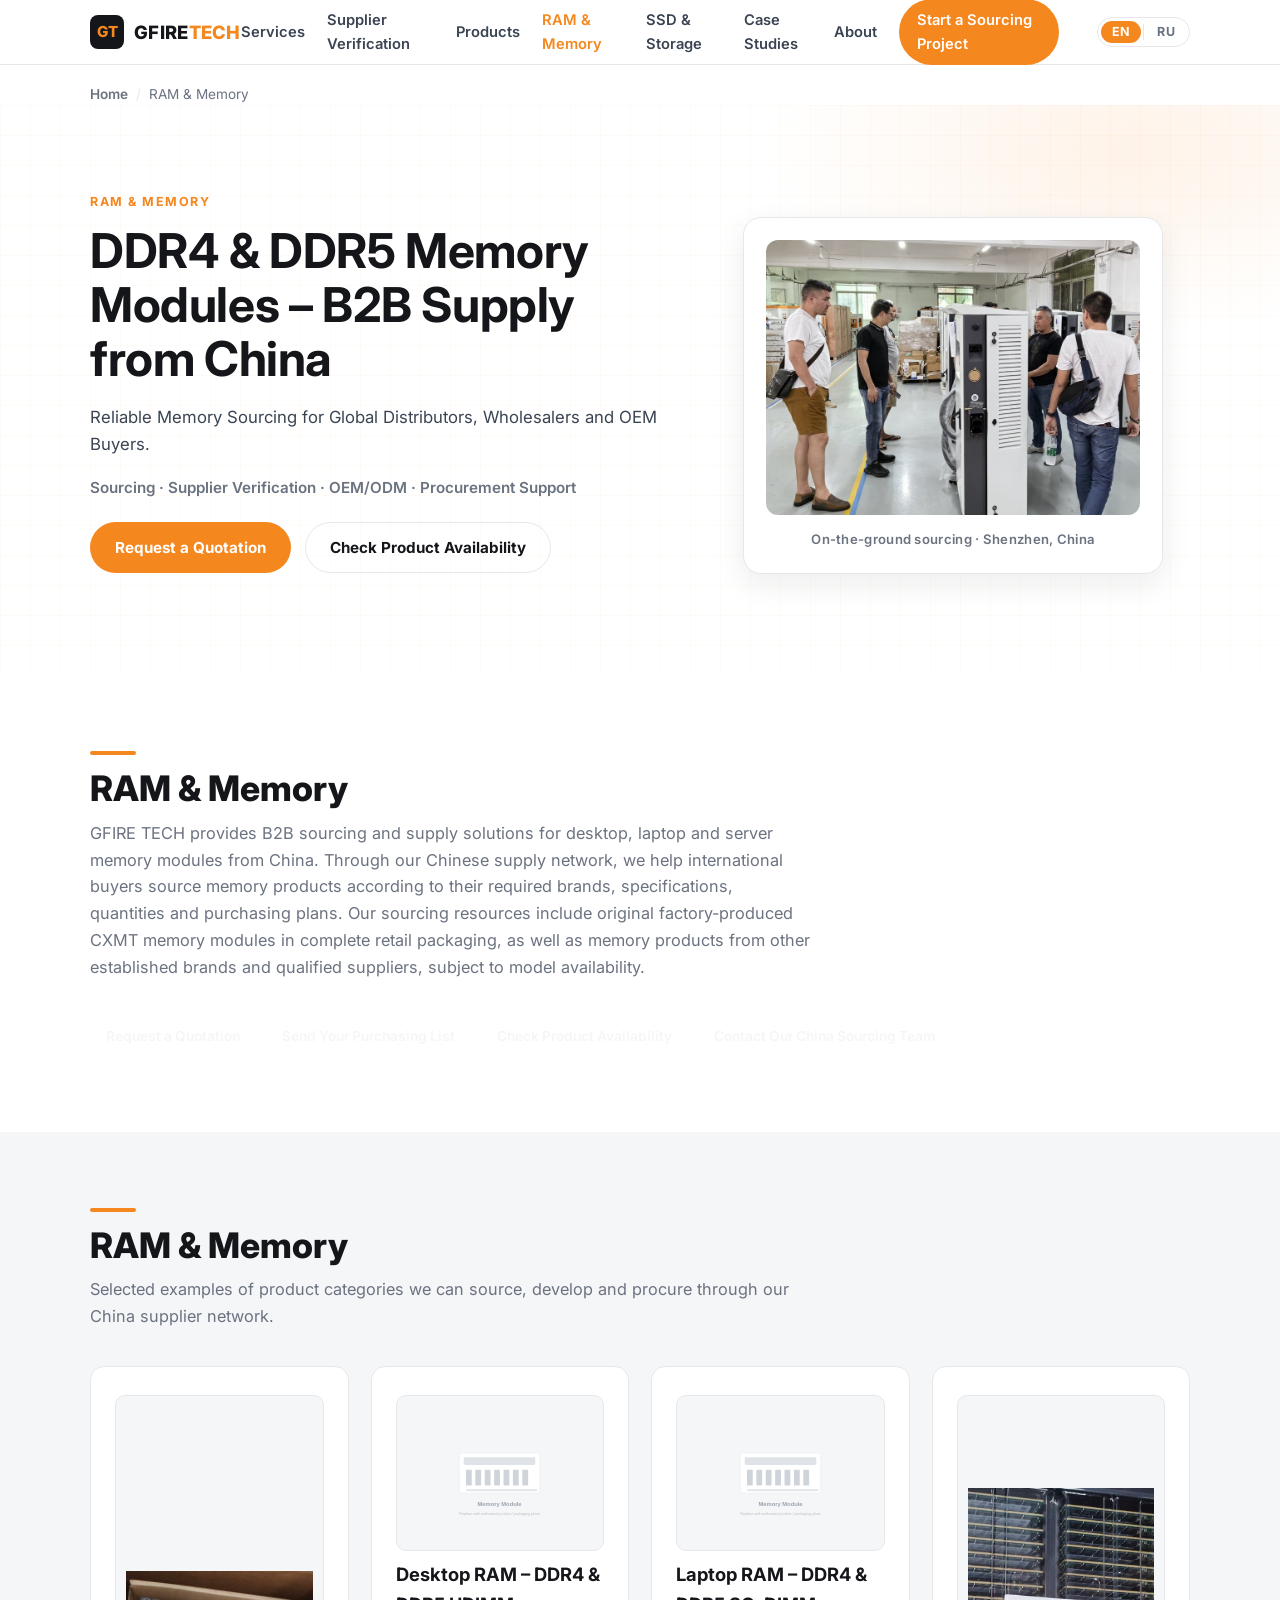
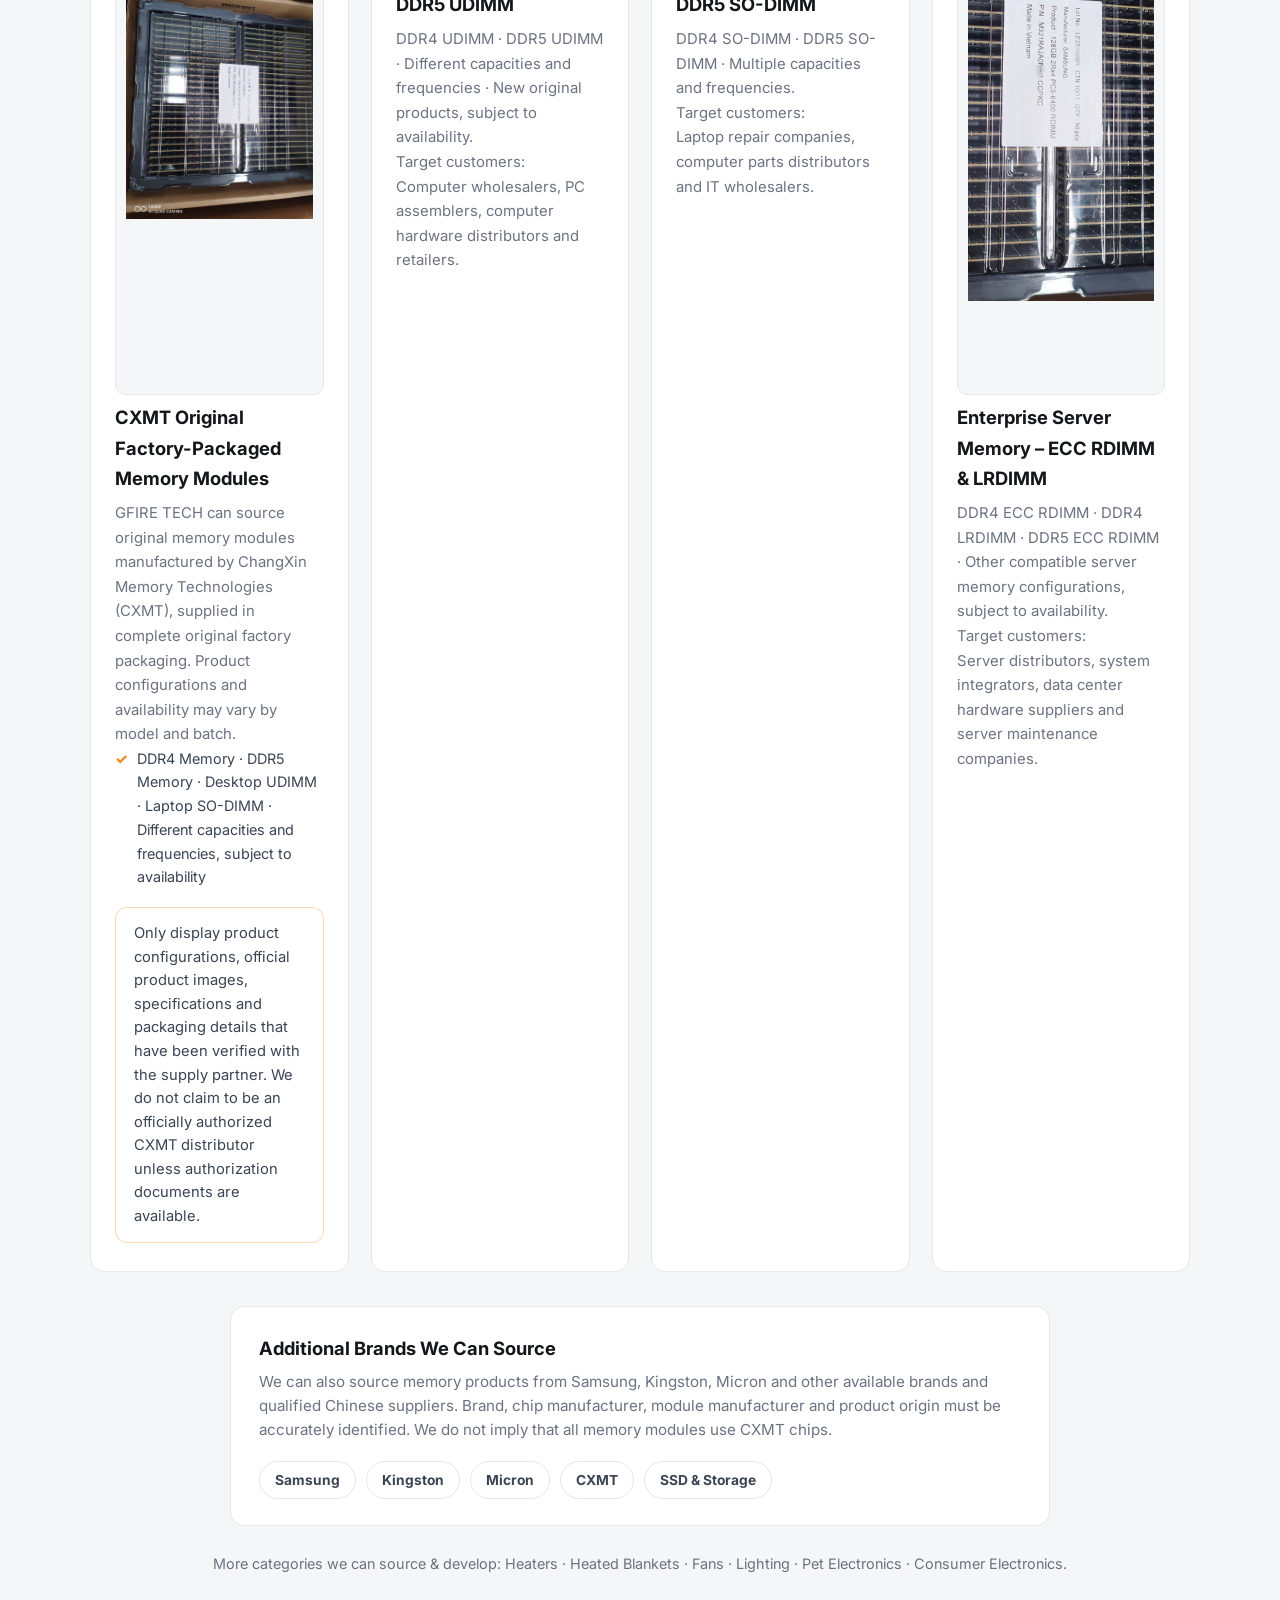
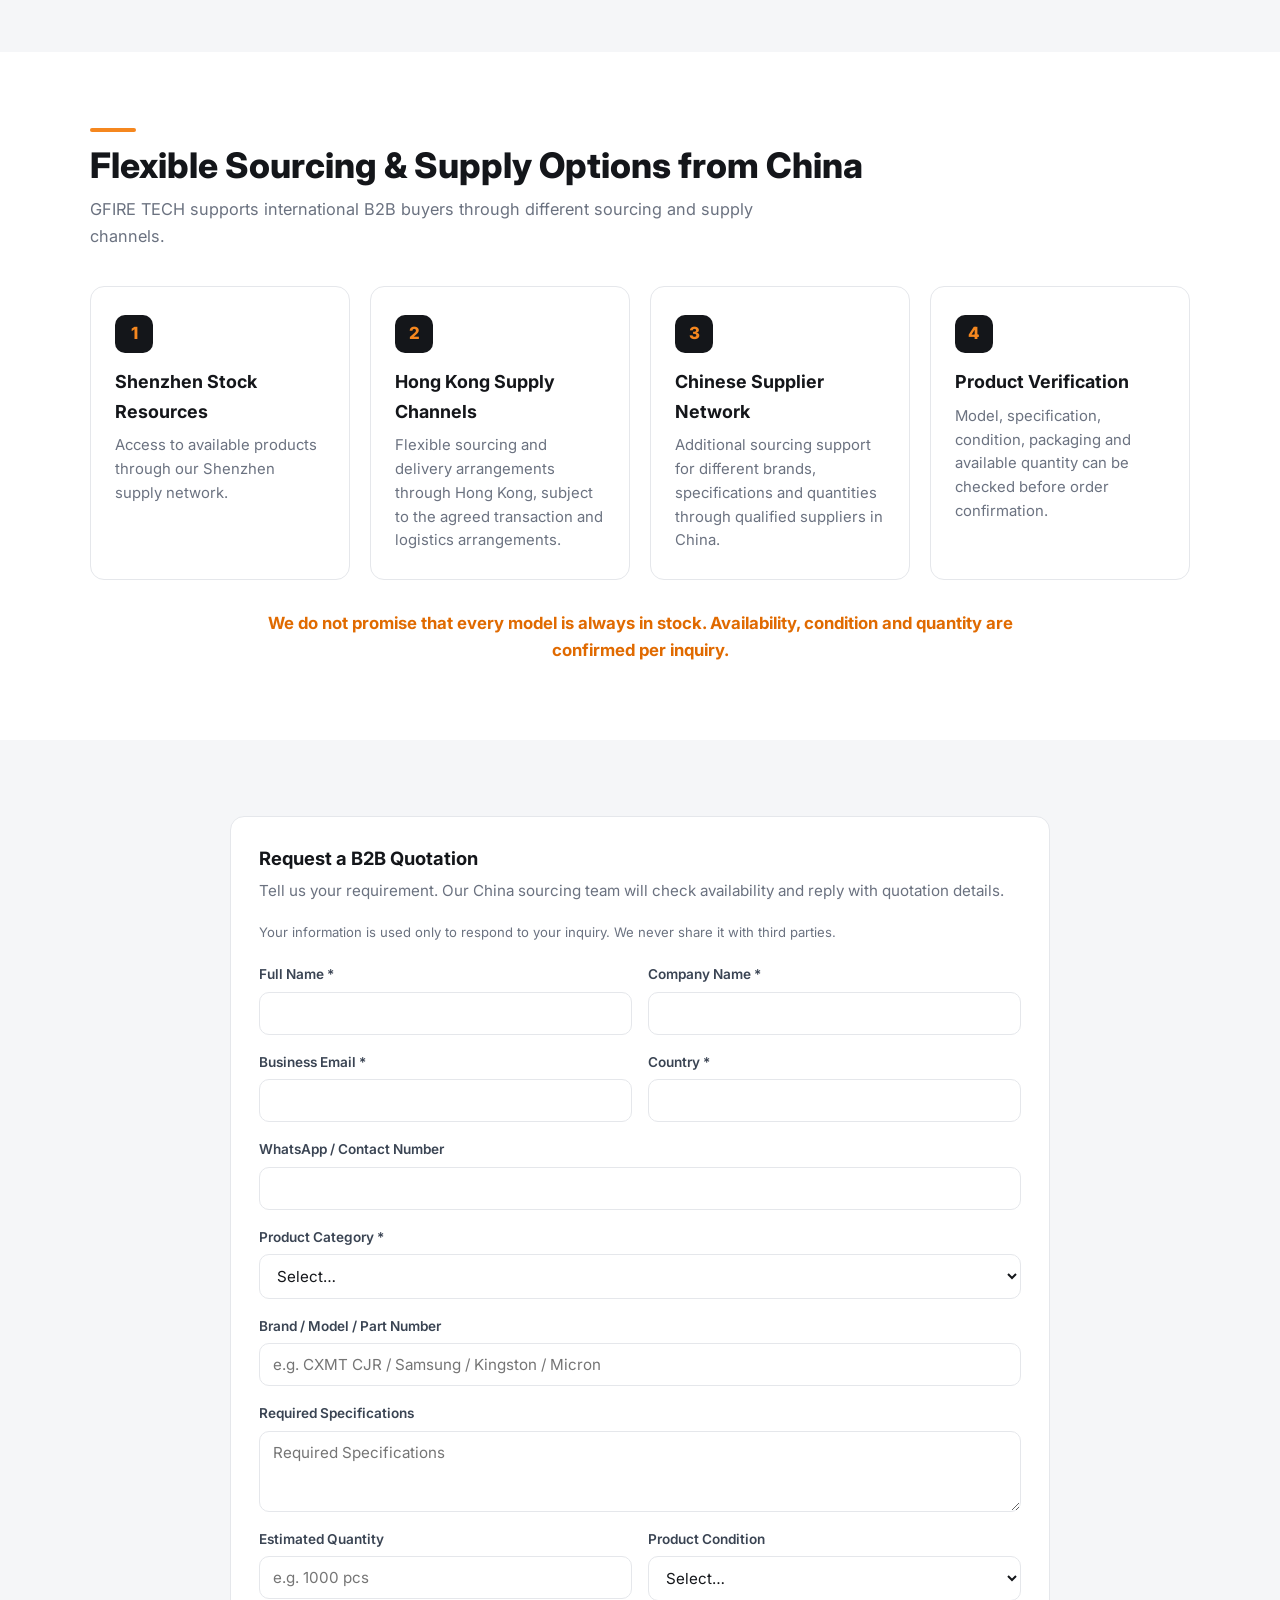
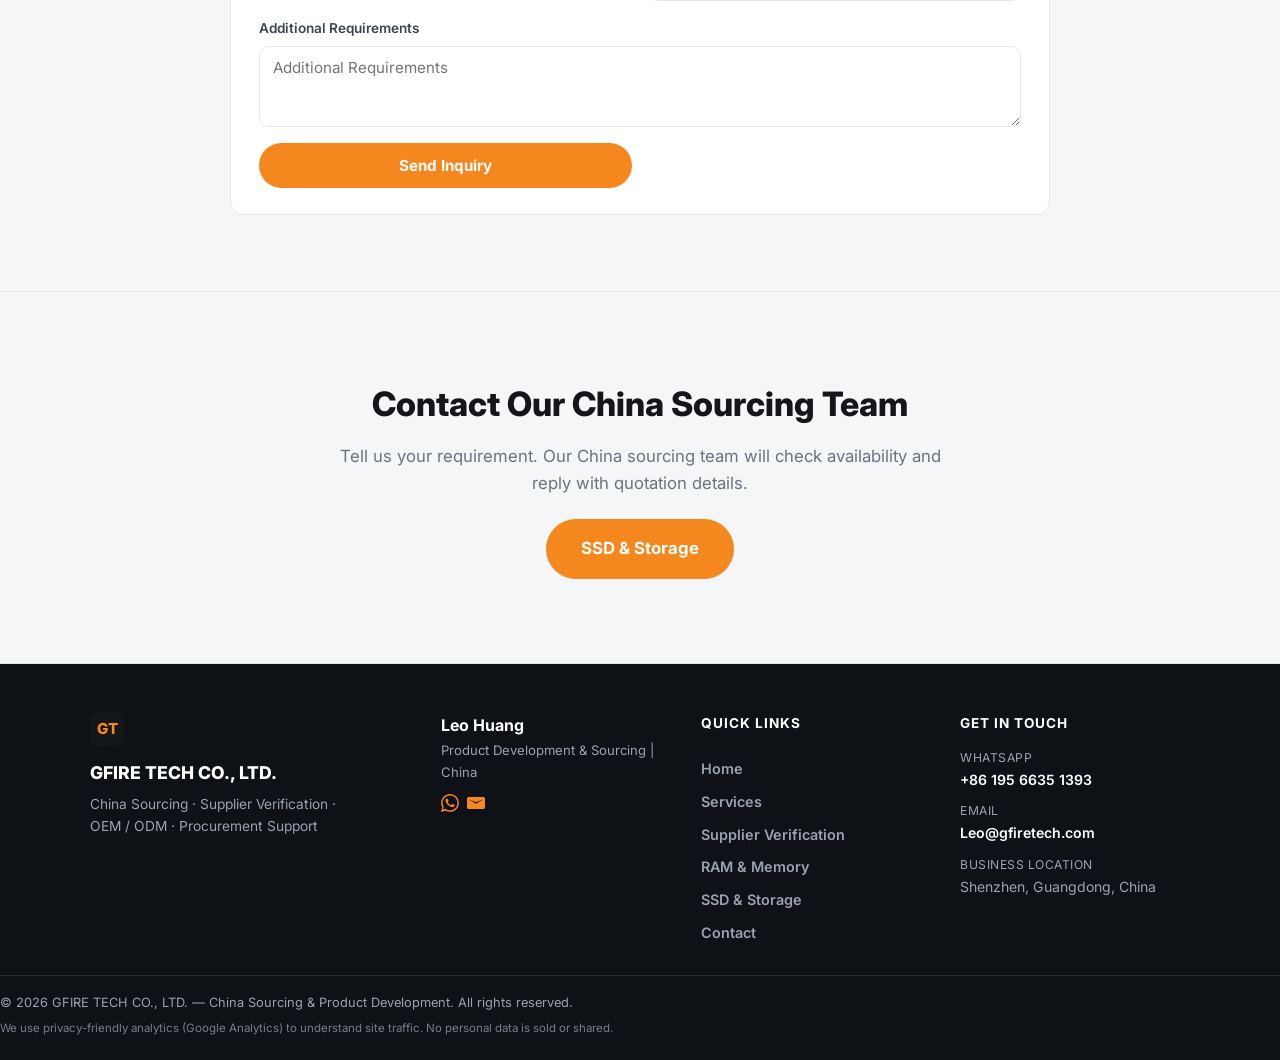
==== ram-memory-modules/index.html @ dc17057a "Replace product placeholders with real authorized photos: CXMT carton + Samsung DDR5 RDIMM on RAM pa" ====
<!DOCTYPE html>
<html lang="en">
<head>
  <meta charset="UTF-8" />
  <meta name="viewport" content="width=device-width, initial-scale=1.0" />
  <title data-i18n="ram_title">RAM & Memory Modules Supplier in China | GFIRE TECH</title>
  <meta name="description" data-i18n-ph="ram_desc" content="B2B sourcing and supply of CXMT original packaged memory modules, DDR4, DDR5, ECC server memory, desktop and laptop RAM from China. Contact GFIRE TECH for wholesale inquiries." />
  <meta name="keywords" content="RAM supplier China, DDR4 memory modules wholesale, DDR5 memory modules supplier, CXMT memory modules, CXMT DDR4 RAM, CXMT DDR5 RAM, Server ECC memory supplier, DDR4 ECC RDIMM wholesale, DDR5 ECC RDIMM, Desktop RAM wholesale, Laptop RAM supplier" />
  <meta name="author" content="GFIRE TECH" />
  <meta name="robots" content="index, follow" />
  <link rel="canonical" href="https://www.gfiretech.com/ram-memory-modules/" />

  <meta property="og:type" content="website" />
  <meta property="og:title" data-i18n-ph="ram_title" content="RAM & Memory Modules Supplier in China | GFIRE TECH" />
  <meta property="og:description" data-i18n-ph="ram_desc" content="B2B sourcing of CXMT original memory modules, DDR4, DDR5 and ECC server memory from China." />
  <meta property="og:url" content="https://www.gfiretech.com/ram-memory-modules/" />
  <meta property="og:image" content="https://www.gfiretech.com/assets/img/og-cover.jpg" />
  <meta name="twitter:card" content="summary_large_image" />

  <link rel="icon" href="data:image/svg+xml,%3Csvg xmlns='http://www.w3.org/2000/svg' viewBox='0 0 32 32'%3E%3Crect width='32' height='32' rx='6' fill='%2314161a'/%3E%3Ctext x='16' y='22' font-size='18' font-family='Arial' font-weight='bold' fill='%23f5871f' text-anchor='middle'%3EGT%3C/text%3E%3C/svg%3E" />

  <link rel="preconnect" href="https://fonts.googleapis.com" />
  <link rel="preconnect" href="https://fonts.gstatic.com" crossorigin />
  <link href="https://fonts.googleapis.com/css2?family=Inter:wght@400;500;600;700;800&family=Noto+Sans+SC:wght@400;500;700&display=swap" rel="stylesheet" />

  <link rel="stylesheet" href="/assets/css/styles.css" />
  <link rel="stylesheet" href="/assets/css/i18n.css" />

  <script type="application/ld+json">
  {
    "@context": "https://schema.org",
    "@type": "Organization",
    "name": "GFIRE TECH",
    "url": "https://www.gfiretech.com/",
    "logo": "https://www.gfiretech.com/assets/img/og-cover.jpg",
    "description": "China-based B2B sourcing and supply partner for computer & server hardware, including RAM and memory modules.",
    "address": { "@type": "PostalAddress", "addressLocality": "Shenzhen", "addressCountry": "CN" }
  }
  </script>

  <script async src="https://www.googletagmanager.com/gtag/js?id=G-1Q2X55GTQ4"></script>
  <script>
    window.dataLayer = window.dataLayer || [];
    function gtag(){dataLayer.push(arguments);}
    gtag('js', new Date());
    gtag('config', 'G-1Q2X55GTQ4');
  </script>
</head>
<body>
  <header class="site-header" id="top">
    <div class="container nav">
      <a href="/" class="brand" aria-label="GFIRE TECH home">
        <span class="brand-mark">GT</span>
        <span class="brand-name">GFIRE<span class="brand-tech">TECH</span></span>
      </a>
      <button class="nav-toggle" id="navToggle" aria-expanded="false" aria-controls="primaryNav" aria-label="Open menu">
        <span></span><span></span><span></span>
      </button>
      <nav class="primary-nav" id="primaryNav" aria-label="Primary">
        <a href="/services/" data-i18n="nav_services">Services</a>
        <a href="/supplier-verification/" data-i18n="nav_verify">Supplier Verification</a>
        <a href="/#products" data-i18n="nav_products">Products</a>
        <a href="/ram-memory-modules/" class="nav-active" aria-current="page" data-i18n="nav_ram">RAM & Memory</a>
        <a href="/ssd-server-storage/" data-i18n="nav_ssd">SSD & Storage</a>
        <a href="/#cases" data-i18n="nav_cases">Case Studies</a>
        <a href="/#about" data-i18n="nav_about">About</a>
        <a href="/#contact" class="nav-cta" data-i18n="nav_cta">Start a Sourcing Project</a>
        <div class="lang-switcher" role="group" aria-label="Language">
          <button type="button" class="lang-btn active" data-lang="en" aria-pressed="true" onclick="GT_I18N.setLang('en')">EN</button>
          <span class="lang-sep"></span>
          <button type="button" class="lang-btn" data-lang="ru" aria-pressed="false" onclick="GT_I18N.setLang('ru')">RU</button>
        </div>
      </nav>
    </div>
  </header>

  <main>
    <div class="container" style="padding-top:18px;">
      <nav aria-label="Breadcrumb" class="breadcrumb">
        <a href="/" data-i18n="bread_home">Home</a><span aria-hidden="true">/</span><span data-i18n="nav_ram">RAM & Memory</span>
      </nav>
    </div>

    <!-- HERO -->
    <section class="hero" aria-labelledby="ramHeroTitle">
      <div class="container hero-grid">
        <div class="hero-copy">
          <p class="eyebrow" data-i18n="nav_ram">RAM & Memory</p>
          <h1 id="ramHeroTitle" data-i18n="ram_h1">DDR4 & DDR5 Memory Modules – B2B Supply from China</h1>
          <p class="lead" data-i18n="ram_hero_sub">Reliable Memory Sourcing for Global Distributors, Wholesalers and OEM Buyers.</p>
          <p class="hero-tags" data-i18n="hero_tags">Sourcing · Supplier Verification · OEM/ODM · Procurement Support</p>
          <div class="hero-actions">
            <a href="#b2bForm" class="btn btn-primary" data-i18n="cta_requestquote">Request a Quotation</a>
            <a href="#b2bForm" class="btn btn-ghost" data-i18n="cta_checkavail">Check Product Availability</a>
          </div>
        </div>
        <div class="hero-art">
          <figure class="hero-art-card">
            <img src="/assets/img/factory-visit.jpg" alt="GFIRE TECH on-the-ground memory and computer hardware sourcing support in China" width="800" height="600" loading="eager">
            <figcaption class="hero-art-cap">On-the-ground sourcing · Shenzhen, China</figcaption>
          </figure>
        </div>
      </div>
    </section>

    <!-- INTRO -->
    <section class="section" id="intro" aria-labelledby="ramIntroTitle">
      <div class="container">
        <h2 id="ramIntroTitle" class="section-title" data-i18n="nav_ram">RAM & Memory</h2>
        <p class="section-sub" data-i18n="ram_intro">GFIRE TECH provides B2B sourcing and supply solutions for desktop, laptop and server memory modules from China. Through our Chinese supply network, we help international buyers source memory products according to their required brands, specifications, quantities and purchasing plans. Our sourcing resources include original factory-produced CXMT memory modules in complete retail packaging, as well as memory products from other established brands and qualified suppliers, subject to model availability.</p>
        <div class="tag-row-center">
          <span class="tag" data-i18n="cta_requestquote">Request a Quotation</span>
          <span class="tag" data-i18n="cta_sendlist">Send Your Purchasing List</span>
          <span class="tag" data-i18n="cta_checkavail">Check Product Availability</span>
          <span class="tag" data-i18n="cta_contactteam">Contact Our China Sourcing Team</span>
        </div>
      </div>
    </section>

    <!-- PRODUCT CATEGORIES -->
    <section class="section section-alt" id="categories" aria-labelledby="ramCatTitle">
      <div class="container">
        <h2 id="ramCatTitle" class="section-title" data-i18n="nav_ram">RAM & Memory</h2>
        <p class="section-sub" data-i18n="s_products">Selected examples of product categories we can source, develop and procure through our China supplier network.</p>

        <div class="service-grid">
          <article class="service-card">
            <img class="prod-photo" src="/assets/img/ram-cxmt-carton.jpg" alt="CXMT (ChangXin Memory) original DRAM components in factory packaging" loading="lazy" width="800" height="600">
            <h3 data-i18n="ram_cat1_t">CXMT Original Factory-Packaged Memory Modules</h3>
            <p data-i18n="ram_cat1_p">GFIRE TECH can source original memory modules manufactured by ChangXin Memory Technologies (CXMT), supplied in complete original factory packaging. Product configurations and availability may vary by model and batch.</p>
            <ul class="ticks">
              <li data-i18n="ram_cat1_list">DDR4 Memory · DDR5 Memory · Desktop UDIMM · Laptop SO-DIMM · Different capacities and frequencies, subject to availability</li>
            </ul>
            <div class="cat-note" data-i18n="ram_cat1_note">Only display product configurations, official product images, specifications and packaging details that have been verified with the supply partner. We do not claim to be an officially authorized CXMT distributor unless authorization documents are available.</div>
          </article>

          <article class="service-card">
            <img class="prod-photo" src="/assets/img/ram-placeholder.svg" alt="Desktop DDR4 and DDR5 UDIMM RAM modules">
            <h3 data-i18n="ram_cat2_t">Desktop RAM – DDR4 & DDR5 UDIMM</h3>
            <p data-i18n="ram_cat2_p">DDR4 UDIMM · DDR5 UDIMM · Different capacities and frequencies · New original products, subject to availability.</p>
            <p class="about-sub" data-i18n="ram_target_cust">Target customers:</p>
            <p data-i18n="ram_cat2_cust">Computer wholesalers, PC assemblers, computer hardware distributors and retailers.</p>
          </article>

          <article class="service-card">
            <img class="prod-photo" src="/assets/img/ram-placeholder.svg" alt="Laptop DDR4 and DDR5 SO-DIMM memory modules">
            <h3 data-i18n="ram_cat3_t">Laptop RAM – DDR4 & DDR5 SO-DIMM</h3>
            <p data-i18n="ram_cat3_p">DDR4 SO-DIMM · DDR5 SO-DIMM · Multiple capacities and frequencies.</p>
            <p class="about-sub" data-i18n="ram_target_cust">Target customers:</p>
            <p data-i18n="ram_cat3_cust">Laptop repair companies, computer parts distributors and IT wholesalers.</p>
          </article>

          <article class="service-card">
            <img class="prod-photo" src="/assets/img/ram-samsung-ddr5-rdimm.jpg" alt="Enterprise server ECC RDIMM memory modules — Samsung 128GB DDR5 RDIMM shown" loading="lazy" width="800" height="600">
            <h3 data-i18n="ram_cat4_t">Enterprise Server Memory – ECC RDIMM & LRDIMM</h3>
            <p data-i18n="ram_cat4_p">DDR4 ECC RDIMM · DDR4 LRDIMM · DDR5 ECC RDIMM · Other compatible server memory configurations, subject to availability.</p>
            <p class="about-sub" data-i18n="ram_target_cust">Target customers:</p>
            <p data-i18n="ram_cat4_cust">Server distributors, system integrators, data center hardware suppliers and server maintenance companies.</p>
          </article>
        </div>

        <div class="verify-report" style="margin-top:34px;">
          <h3 class="verify-report-title" data-i18n="ram_brands_t">Additional Brands We Can Source</h3>
          <p class="verify-report-sub" data-i18n="ram_brands_p">We can also source memory products from Samsung, Kingston, Micron and other available brands and qualified Chinese suppliers. Brand, chip manufacturer, module manufacturer and product origin must be accurately identified. We do not imply that all memory modules use CXMT chips.</p>
          <div class="brand-chips">
            <span class="tag">Samsung</span>
            <span class="tag">Kingston</span>
            <span class="tag">Micron</span>
            <span class="tag">CXMT</span>
            <span class="tag" data-i18n="nav_ssd">SSD & Storage</span>
          </div>
        </div>

        <p class="more-cats" data-i18n="more_cats">More categories we can source & develop: Heaters · Heated Blankets · Fans · Lighting · Pet Electronics · Consumer Electronics.</p>
      </div>
    </section>

    <!-- China Supply Advantage -->
    <section class="section" id="supply" aria-labelledby="ramSupplyTitle">
      <div class="container">
        <h2 id="ramSupplyTitle" class="section-title" data-i18n="supply_adv_t">Flexible Sourcing & Supply Options from China</h2>
        <p class="section-sub" data-i18n="supply_adv_s">GFIRE TECH supports international B2B buyers through different sourcing and supply channels.</p>
        <div class="advantage-grid">
          <div class="advantage-card">
            <span class="advantage-no">1</span>
            <h3 data-i18n="adv1_t">Shenzhen Stock Resources</h3>
            <p data-i18n="adv1_p">Access to available products through our Shenzhen supply network.</p>
          </div>
          <div class="advantage-card">
            <span class="advantage-no">2</span>
            <h3 data-i18n="adv2_t">Hong Kong Supply Channels</h3>
            <p data-i18n="adv2_p">Flexible sourcing and delivery arrangements through Hong Kong, subject to the agreed transaction and logistics arrangements.</p>
          </div>
          <div class="advantage-card">
            <span class="advantage-no">3</span>
            <h3 data-i18n="adv3_t">Chinese Supplier Network</h3>
            <p data-i18n="adv3_p">Additional sourcing support for different brands, specifications and quantities through qualified suppliers in China.</p>
          </div>
          <div class="advantage-card">
            <span class="advantage-no">4</span>
            <h3 data-i18n="adv4_t">Product Verification</h3>
            <p data-i18n="adv4_p">Model, specification, condition, packaging and available quantity can be checked before order confirmation.</p>
          </div>
        </div>
        <p class="verify-note" data-i18n="supply_note">We do not promise that every model is always in stock. Availability, condition and quantity are confirmed per inquiry.</p>
      </div>
    </section>

    <!-- B2B QUOTATION FORM -->
    <section class="section section-alt" id="b2bForm" aria-labelledby="ramB2bTitle">
      <div class="container">
        <div class="verify-report" style="margin:0 auto;">
          <h3 class="verify-report-title" data-i18n="b2b_form_t">Request a B2B Quotation</h3>
          <p class="verify-report-sub" data-i18n="b2b_form_intro">Tell us your requirement. Our China sourcing team will check availability and reply with quotation details.</p>

          <form class="quote-form" id="b2bFormEl" action="https://formspree.io/f/xyegodab" method="POST" novalidate>
            <p class="form-privacy" data-i18n="b2b_privacy">Your information is used only to respond to your inquiry. We never share it with third parties.</p>
            <input type="hidden" name="_subject" value="New B2B RFQ (RAM & Memory) - gfiretech.com" />
            <input type="text" name="_gotcha" class="hidden-field" tabindex="-1" autocomplete="off" aria-hidden="true" />

            <div class="field">
              <label for="b2b_name" data-i18n="b2b_name">Full Name *</label>
              <input type="text" id="b2b_name" name="name" autocomplete="name" required />
            </div>
            <div class="field">
              <label for="b2b_company" data-i18n="b2b_company">Company Name *</label>
              <input type="text" id="b2b_company" name="company" autocomplete="organization" required />
            </div>
            <div class="field">
              <label for="b2b_email" data-i18n="b2b_email">Business Email *</label>
              <input type="email" id="b2b_email" name="email" autocomplete="email" required />
            </div>
            <div class="field">
              <label for="b2b_country" data-i18n="b2b_country">Country *</label>
              <input type="text" id="b2b_country" name="country" autocomplete="country-name" required />
            </div>
            <div class="field field-full">
              <label for="b2b_whatsapp" data-i18n="b2b_whatsapp">WhatsApp / Contact Number</label>
              <input type="text" id="b2b_whatsapp" name="whatsapp" />
            </div>
            <div class="field field-full">
              <label for="b2b_category" data-i18n="b2b_category">Product Category *</label>
              <select id="b2b_category" name="product_category" required>
                <option value="" data-i18n="form_odm_select">Select…</option>
                <option value="CXMT Memory Modules" data-i18n="b2b_cat_cxmt">CXMT Memory Modules</option>
                <option value="DDR4 RAM" data-i18n="b2b_cat_ddr4">DDR4 RAM</option>
                <option value="DDR5 RAM" data-i18n="b2b_cat_ddr5">DDR5 RAM</option>
                <option value="Server ECC Memory" data-i18n="b2b_cat_ecc">Server ECC Memory</option>
                <option value="Enterprise SSD" data-i18n="b2b_cat_ssd">Enterprise SSD</option>
                <option value="Server HDD" data-i18n="b2b_cat_hdd">Server HDD</option>
                <option value="Other Computer Components" data-i18n="b2b_cat_other">Other Computer Components</option>
              </select>
            </div>
            <div class="field field-full">
              <label for="b2b_brand" data-i18n="b2b_brand">Brand / Model / Part Number</label>
              <input type="text" id="b2b_brand" name="brand_model" placeholder="e.g. CXMT CJR / Samsung / Kingston / Micron" />
            </div>
            <div class="field field-full">
              <label for="b2b_spec" data-i18n="b2b_spec">Required Specifications</label>
              <textarea id="b2b_spec" name="specifications" rows="3" data-i18n-ph="b2b_spec" placeholder="DDR5 16GB 4800MHz UDIMM, ECC RDIMM, capacity, frequency, quantity plan…"></textarea>
            </div>
            <div class="field">
              <label for="b2b_qty" data-i18n="b2b_qty">Estimated Quantity</label>
              <input type="text" id="b2b_qty" name="quantity" placeholder="e.g. 1000 pcs" />
            </div>
            <div class="field">
              <label for="b2b_condition" data-i18n="b2b_condition">Product Condition</label>
              <select id="b2b_condition" name="condition">
                <option value="" data-i18n="form_odm_select">Select…</option>
                <option value="New Original" data-i18n="b2b_cond_new">New Original</option>
                <option value="Used / Pulled" data-i18n="b2b_cond_used">Used / Pulled</option>
                <option value="Other" data-i18n="b2b_cond_other">Other / Please Advise</option>
              </select>
            </div>
            <div class="field field-full">
              <label for="b2b_extra" data-i18n="b2b_extra">Additional Requirements</label>
              <textarea id="b2b_extra" name="message" rows="3" data-i18n-ph="b2b_extra" placeholder="Packaging, certification, delivery, target price…"></textarea>
            </div>
            <p class="form-status" id="b2bStatus" role="status" aria-live="polite" hidden></p>
            <button type="submit" class="btn btn-primary btn-block" data-i18n="b2b_submit">Send Inquiry</button>
          </form>
        </div>
      </div>
    </section>

    <!-- MID CTA -->
    <section class="section section-mid-cta" aria-labelledby="ramMidTitle">
      <div class="container mid-cta-inner">
        <h2 id="ramMidTitle" data-i18n="cta_contactteam">Contact Our China Sourcing Team</h2>
        <p data-i18n="b2b_form_intro">Tell us your requirement. Our China sourcing team will check availability and reply with quotation details.</p>
        <a href="/ssd-server-storage/" class="btn btn-primary btn-lg" data-i18n="nav_ssd">SSD & Storage</a>
      </div>
    </section>
  </main>

  <footer class="site-footer">
    <div class="container footer-grid">
      <div>
        <span class="brand-mark">GT</span>
        <p class="footer-brand">GFIRE TECH CO., LTD.</p>
        <p class="footer-note" data-i18n="footer_note">China Sourcing · Supplier Verification · OEM / ODM · Procurement Support</p>
      </div>
      <div class="footer-person">
        <p class="footer-person-name" data-i18n="contact_leo_name">Leo Huang</p>
        <p class="footer-person-role" data-i18n="contact_leo_role">Product Development & Sourcing | China</p>
        <div class="footer-social">
          <a class="social-icon whatsapp" href="https://wa.me/8619566351393" target="_blank" rel="noopener" aria-label="Chat on WhatsApp"><svg width="18" height="18" viewBox="0 0 24 24" aria-hidden="true"><path fill="currentColor" d="M.057 24l1.687-6.163a11.867 11.867 0 0 1-1.587-5.946C.16 5.335 5.495 0 12.05 0a11.817 11.817 0 0 1 8.413 3.488 11.824 11.824 0 0 1 3.48 8.414c-.003 6.557-5.338 11.892-11.893 11.892a11.9 11.9 0 0 1-5.688-1.448L.057 24zm6.597-3.807c1.676.995 3.276 1.591 5.392 1.592 5.448 0 9.886-4.434 9.889-9.885.002-5.462-4.415-9.89-9.881-9.892-5.452 0-9.887 4.434-9.889 9.884a9.86 9.86 0 0 0 1.51 5.264l-.999 3.648 3.978-1.043zm11.387-5.464c-.074-.124-.272-.198-.57-.347-.297-.149-1.758-.868-2.031-.967-.272-.099-.47-.149-.669.149-.198.297-.768.967-.941 1.165-.173.198-.347.223-.644.074-.297-.149-1.255-.489-2.39-1.56-.883-.834-1.48-1.865-1.654-2.163-.173-.297-.018-.458.13-.606.134-.133.297-.347.446-.521.151-.172.2-.296.3-.495.099-.198.05-.372-.025-.521-.075-.148-.669-1.611-.916-2.206-.242-.579-.487-.501-.669-.51l-.57-.01c-.198 0-.52.074-.792.372-.272.297-1.04 1.016-1.04 2.479 0 1.462 1.065 2.875 1.213 3.074.149.198 2.095 3.2 5.076 4.487.709.306 1.262.489 1.694.626.712.226 1.36.194 1.872.118.571-.085 1.758-.719 2.006-1.413.248-.694.248-1.289.173-1.413z"/></svg></a>
          <a class="social-icon email" href="mailto:Leo@gfiretech.com" aria-label="Email Leo"><svg width="18" height="18" viewBox="0 0 24 24" aria-hidden="true"><path fill="currentColor" d="M2 4h20a2 2 0 0 1 2 2v12a2 2 0 0 1-2 2H2a2 2 0 0 1-2-2V6a2 2 0 0 1 2-2zm10 7L2 7v.01L12 13l10-5.99V7l-10 4z"/></svg></a>
        </div>
      </div>
      <nav class="footer-nav" aria-label="Footer">
        <h4 class="footer-col-title" data-i18n="footer_quicklinks">Quick Links</h4>
        <a href="/" data-i18n="nav_home">Home</a>
        <a href="/services/" data-i18n="nav_services">Services</a>
        <a href="/supplier-verification/" data-i18n="nav_verify">Supplier Verification</a>
        <a href="/ram-memory-modules/" data-i18n="nav_ram">RAM & Memory</a>
        <a href="/ssd-server-storage/" data-i18n="nav_ssd">SSD & Storage</a>
        <a href="/#contact" data-i18n="nav_contact">Contact</a>
      </nav>
      <div class="footer-contact">
        <h4 class="footer-col-title" data-i18n="footer_getintouch">Get in Touch</h4>
        <ul class="footer-contact-list">
          <li><span data-i18n="footer_whatsapp">WhatsApp</span><a href="tel:+8619566351393">+86 195 6635 1393</a></li>
          <li><span data-i18n="footer_email">Email</span><a href="mailto:Leo@gfiretech.com">Leo@gfiretech.com</a></li>
          <li><span data-i18n="footer_location">Business Location</span>Shenzhen, Guangdong, China</li>
        </ul>
      </div>
    </div>
    <div class="footer-bottom">
      <p data-i18n="footer_rights">© 2026 GFIRE TECH CO., LTD. — China Sourcing & Product Development. All rights reserved.</p>
      <p class="footer-privacy" data-i18n="footer_privacy">We use privacy-friendly analytics (Google Analytics) to understand site traffic. No personal data is sold or shared.</p>
    </div>
  </footer>

  <script src="/assets/js/main.js"></script>
  <script src="/assets/js/i18n.js"></script>
  <script>
  (function () {
    var form = document.getElementById('b2bFormEl');
    if (!form) return;
    var status = document.getElementById('b2bStatus');
    var ENDPOINT = "https://formspree.io/f/xyegodab";
    function t(k) {
      var lang = (window.GT_I18N && window.GT_I18N.getLang) ? window.GT_I18N.getLang() : 'en';
      var D = (window.GT_I18N && window.GT_I18N.dict) ? window.GT_I18N.dict : null;
      if (D && D[lang] && D[lang][k]) return D[lang][k];
      if (D && D.en && D.en[k]) return D.en[k];
      return '';
    }
    form.addEventListener('submit', function (e) {
      e.preventDefault();
      var gotcha = form.querySelector('[name="_gotcha"]');
      if (gotcha && gotcha.value) return;
      var name = form.querySelector('#b2b_name');
      var company = form.querySelector('#b2b_company');
      var email = form.querySelector('#b2b_email');
      var country = form.querySelector('#b2b_country');
      var cat = form.querySelector('#b2b_category');
      if (!name.value.trim() || !company.value.trim() || !email.value.trim() || !country.value.trim() || !cat.value) {
        status.textContent = t('b2b_err_required'); status.className = 'form-status err'; status.hidden = false; return;
      }
      if (!/^[^\s@]+@[^\s@]+\.[^\s@]+$/.test(email.value.trim())) {
        status.textContent = t('b2b_err_email'); status.className = 'form-status err'; status.hidden = false; return;
      }
      status.textContent = t('b2b_sending'); status.className = 'form-status'; status.hidden = false;
      fetch(ENDPOINT, { method: 'POST', body: new FormData(form), headers: { Accept: 'application/json' } })
        .then(function (r) {
          if (r.ok) { status.textContent = t('b2b_success'); status.className = 'form-status ok'; status.hidden = false; form.reset(); }
          else { throw new Error('submit failed'); }
        })
        .catch(function () { status.textContent = t('form_status_neterr'); status.className = 'form-status err'; status.hidden = false; });
    });
  })();
  </script>
</body>
</html>
---- assets/css/styles.css ----
/* =========================================================
   GFIRE TECH V3 — China Sourcing & Product Development
   风格：黑白灰 + 单一橙色强调（GFIRE / Fire 概念）
   参考对比判断.docx：现代工业设计公司 + 高端 B2B，无蓝绿渐变、无荧光绿
   修改品牌色只需改 :root 变量即可全局生效。
   ========================================================= */
:root {
  /* —— 颜色：黑 / 白 / 灰 + 单一橙色强调 —— */
  --ink: #14161a;            /* 近黑：标题/深色块文字 */
  --ink-2: #3a4453;          /* 正文 */
  --muted: #6b7280;          /* 次要文字 */
  --bg: #ffffff;             /* 背景 */
  --bg-alt: #f5f6f8;         /* 交替区块底色（浅灰） */
  --bg-dark: #0e1116;        /* 深色块（痛点区 / CTA / 页脚） */
  --border: #e5e7eb;         /* 分隔线 */
  --accent: #f5871f;         /* 橙色强调（品牌火色） */
  --accent-strong: #e06a00;  /* 橙加深（hover） */
  --on-dark: #f5f6f8;        /* 深色块上文字 */
  --on-dark-muted: #9aa3af;  /* 深色块上次要文字 */
  --shadow: 0 10px 30px rgba(20, 22, 26, 0.08);
  --radius: 14px;
  --maxw: 1140px;
}

* { box-sizing: border-box; }
html { scroll-behavior: smooth; scroll-padding-top: 84px; }

body {
  margin: 0;
  font-family: "Inter", "Manrope", "Helvetica Neue", Arial, "Noto Sans SC", "Microsoft YaHei", sans-serif;
  color: var(--ink-2);
  background: var(--bg);
  line-height: 1.65;
  -webkit-font-smoothing: antialiased;
}

img, svg { max-width: 100%; }
a { color: var(--accent); text-decoration: none; }
a:hover { text-decoration: underline; }

:focus-visible {
  outline: 3px solid var(--accent);
  outline-offset: 2px;
  border-radius: 4px;
}

.container {
  width: 100%;
  max-width: var(--maxw);
  margin: 0 auto;
  padding: 0 20px;
}

/* ---------- 按钮 ---------- */
.btn {
  display: inline-block;
  padding: 12px 24px;
  border-radius: 999px;
  font-weight: 700;
  font-size: 0.95rem;
  border: 1px solid transparent;
  cursor: pointer;
  transition: background .2s, color .2s, border-color .2s, transform .1s;
  font-family: inherit;
}
.btn:hover { text-decoration: none; }
.btn:active { transform: translateY(1px); }
.btn-primary { background: var(--accent); color: #fff; }
.btn-primary:hover { background: var(--accent-strong); }
.btn-ghost { background: transparent; color: var(--ink); border-color: var(--border); }
.btn-ghost:hover { border-color: var(--ink); }
.btn-outline { background: #fff; color: var(--ink); border-color: var(--border); }
.btn-outline:hover { border-color: var(--accent); color: var(--accent); }
.btn-lg { padding: 15px 34px; font-size: 1.05rem; }
.btn-block { width: 100%; text-align: center; }
.btn-link {
  background: none; border: none; color: var(--accent);
  font-weight: 700; cursor: pointer; padding: 0; font-size: 0.9rem;
  font-family: inherit;
}
.btn-link:hover { text-decoration: underline; }

/* ---------- 导航 ---------- */
.site-header {
  position: sticky; top: 0; z-index: 50;
  background: rgba(255,255,255,0.92);
  backdrop-filter: saturate(180%) blur(8px);
  border-bottom: 1px solid var(--border);
}
.nav { display: flex; align-items: center; justify-content: space-between; height: 64px; }
.brand { display: flex; align-items: center; gap: 10px; font-weight: 800; color: var(--ink); }
.brand:hover { text-decoration: none; }
.brand-mark {
  display: grid; place-items: center;
  width: 34px; height: 34px; border-radius: 8px;
  background: var(--ink); color: var(--accent);
  font-weight: 800; font-size: 0.95rem;
}
.brand-name { font-size: 1.15rem; letter-spacing: .3px; }
.brand-tech { color: var(--accent); }
.primary-nav { display: flex; align-items: center; gap: 22px; }
.primary-nav a { color: var(--ink-2); font-weight: 600; font-size: 0.92rem; }
.primary-nav a:hover { color: var(--accent); text-decoration: none; }
.nav-cta {
  background: var(--accent); color: #fff !important;
  padding: 9px 18px; border-radius: 999px;
}
.nav-cta:hover { background: var(--accent-strong); }
.nav-toggle {
  display: none; flex-direction: column; gap: 5px;
  background: none; border: none; cursor: pointer; padding: 8px;
}
.nav-toggle span { width: 24px; height: 2px; background: var(--ink); display: block; }

/* ---------- 通用 section ---------- */
.section { padding: 76px 0; }
.section-alt { background: var(--bg-alt); }
.section-dark { background: var(--bg-dark); color: var(--on-dark); }
.section-title {
  font-size: clamp(1.6rem, 3vw, 2.2rem);
  color: var(--ink); margin: 0 0 10px; line-height: 1.2; font-weight: 800;
  padding-top: 16px; position: relative;
}
.section-title::before {
  content: ""; position: absolute; top: 0; left: 0;
  width: 46px; height: 4px; border-radius: 2px; background: var(--accent);
  transform: scaleX(0); transform-origin: left center;
  transition: transform 0.9s cubic-bezier(0.22, 1, 0.36, 1);
}
.section-title.in-view::before { transform: scaleX(1); }
@media (prefers-reduced-motion: reduce) {
  .section-title::before { transform: scaleX(1); transition: none; }
}
.section-title.light { color: #fff; }
.section-sub { color: var(--muted); margin: 0 0 36px; font-size: 1.02rem; max-width: 720px; }
.section-dark .section-sub { color: var(--on-dark-muted); }
.eyebrow {
  text-transform: uppercase; letter-spacing: 1.5px;
  font-size: 0.78rem; font-weight: 700; color: var(--accent); margin: 0 0 12px;
}
.lead { font-size: 1.05rem; margin: 0 0 16px; }

/* ---------- Hero ---------- */
.hero {
  padding: 70px 0 60px;
  background:
    radial-gradient(520px 260px at 88% 8%, rgba(245, 135, 31, 0.10), transparent 70%),
    linear-gradient(rgba(245, 135, 31, 0.035) 1px, transparent 1px) 0 0 / 30px 30px,
    linear-gradient(90deg, rgba(245, 135, 31, 0.035) 1px, transparent 1px) 0 0 / 30px 30px,
    var(--bg);
}
.hero-grid {
  display: grid; grid-template-columns: 1.1fr 0.9fr; gap: 48px; align-items: center; min-height: 440px;
}
.hero h1 {
  font-size: clamp(2rem, 4.2vw, 3rem); line-height: 1.12;
  color: var(--ink); margin: 0 0 18px; font-weight: 700; letter-spacing: -0.4px;
}
.hero-tags {
  color: var(--muted); font-weight: 600; margin: 0 0 18px; font-size: 0.95rem;
}
.hero-actions { display: flex; gap: 14px; flex-wrap: wrap; margin: 22px 0 26px; }
.hero-stats { list-style: none; display: flex; gap: 26px; padding: 0; margin: 0; flex-wrap: wrap; }
.hero-stats li { flex: 1 1 0; min-width: 140px; display: flex; flex-direction: column; }
.hero-stats strong { color: var(--ink); font-size: 1.05rem; line-height: 1.25; white-space: nowrap; margin-bottom: 5px; }
.hero-stats span { color: var(--muted); font-size: 0.8rem; line-height: 1.4; }
.hero-art { display: grid; place-items: center; }
.hero-art-card {
  background: #fff; border: 1px solid var(--border); border-radius: 18px;
  box-shadow: var(--shadow); padding: 22px; max-width: 420px; width: 100%;
}
.hero-art-card svg,
.hero-art-card img {
  width: 100%;
  height: auto;
  display: block;
  border-radius: 12px;
}
.hero-art-card figure {
  margin: 0;
}
.hero-art-cap {
  margin: 14px 0 0; text-align: center; font-size: 0.82rem;
  color: var(--muted); font-weight: 600; letter-spacing: 0.3px;
}

/* ---------- SECTION 02 痛点区 ---------- */
.problem-grid {
  display: grid; grid-template-columns: repeat(3, 1fr); gap: 24px; margin: 26px 0 30px;
}
.problem-item {
  position: relative;
  background: rgba(255,255,255,0.05);
  border: 1px solid rgba(255,255,255,0.12);
  border-top: 3px solid var(--accent);
  border-radius: var(--radius); padding: 30px 26px; min-height: 196px;
  transition: transform .2s ease, background .2s ease;
}
.problem-item:hover { transform: translateY(-4px); background: rgba(255,255,255,0.09); }
.problem-no { display: block; color: var(--accent); font-weight: 800; font-size: 1.8rem; line-height: 1; margin-bottom: 14px; }
.problem-item h3 { color: #fff; margin: 0 0 12px; font-size: 1.2rem; font-weight: 700; }
.problem-item p { color: var(--on-dark-muted); margin: 0; font-size: 0.98rem; line-height: 1.6; }
.problem-closing {
  text-align: center; max-width: 760px; margin: 0 auto;
  color: var(--on-dark); font-size: 1.15rem; font-weight: 600; line-height: 1.6;
}
.section-sub.light { color: var(--on-dark-muted); margin: 14px 0 0; }

/* ---------- SECTION 03 核心能力 ---------- */
.service-grid { display: grid; grid-template-columns: repeat(auto-fit, minmax(230px, 1fr)); gap: 22px; }
.service-card {
  background: #fff; border: 1px solid var(--border); border-radius: var(--radius);
  padding: 28px 24px; transition: transform .15s, box-shadow .15s, border-color .15s;
}
.service-card:hover { transform: translateY(-4px); box-shadow: var(--shadow); border-color: var(--accent); }
.service-icon {
  width: 46px; height: 46px; border-radius: 12px; background: var(--ink); color: var(--accent);
  display: grid; place-items: center; font-weight: 800; font-size: 1.1rem; margin-bottom: 16px;
}
.service-card h3 { margin: 0 0 8px; color: var(--ink); font-size: 1.15rem; }
.service-card p { margin: 0; color: var(--muted); font-size: 0.93rem; }

/* ---------- SECTION 04 Meet Leo ---------- */
.meet-leo { background: #fff; }
.leo-grid { display: grid; grid-template-columns: 0.8fr 1.2fr; gap: 44px; align-items: center; }
.leo-photo { display: grid; place-items: center; }
.leo-avatar {
  width: 220px; height: 220px; border-radius: 24px;
  object-fit: cover; box-shadow: var(--shadow);
  border: 3px solid var(--accent);
}
.leo-role { font-weight: 700; color: var(--accent); margin: 0 0 16px; font-size: 1.05rem; }
.leo-tagline {
  margin: 0 0 20px; font-weight: 800; font-size: clamp(1.25rem, 2.4vw, 1.6rem);
  line-height: 1.35; color: var(--accent); letter-spacing: .2px;
}
.leo-copy .lead { color: var(--ink-2); }

/* ---------- SECTION 11b Case Studies ---------- */
.case-grid { display: grid; grid-template-columns: repeat(auto-fit, minmax(280px, 1fr)); gap: 24px; margin-top: 34px; }
.case-card {
  background: #fff; border: 1px solid var(--border); border-radius: 16px; padding: 24px 22px;
  box-shadow: var(--shadow); display: flex; flex-direction: column; gap: 10px;
}
.case-tag {
  align-self: flex-start; font-size: 0.78rem; font-weight: 700; letter-spacing: .5px; text-transform: uppercase;
  color: var(--accent); background: rgba(245,135,31,0.1); padding: 5px 12px; border-radius: 999px;
}
.case-card h3 { margin: 4px 0 6px; font-size: 1.12rem; line-height: 1.35; color: var(--ink); }
.case-card p { margin: 0; font-size: 0.9rem; color: var(--muted); line-height: 1.6; }
.case-result { color: var(--ink-2) !important; font-weight: 600; }

/* ---------- SECTION 05 Products ---------- */
.product-grid { display: grid; grid-template-columns: repeat(auto-fit, minmax(250px, 1fr)); gap: 22px; }
.product-card {
  background: #fff; border: 1px solid var(--border); border-radius: var(--radius);
  padding: 26px 22px; display: flex; flex-direction: column;
  transition: transform .15s, box-shadow .15s, border-color .15s;
  overflow: hidden;
  position: relative;
}
.product-card:hover { transform: translateY(-4px); box-shadow: var(--shadow); border-color: var(--accent); }
.product-image {
  display: block;
  width: 100%;
  max-height: 280px;
  margin: 0 auto 14px;
  object-fit: contain;
  padding: 8px; box-sizing: border-box;
  background: #f5f6f8;
  border-radius: 8px;
}
.product-variants {
  display: grid; grid-template-columns: repeat(auto-fit, minmax(64px, 1fr));
  gap: 8px; margin: 0 0 16px; padding: 10px;
  background: #f5f6f8; border-radius: 8px;
}
.product-variants-label {
  grid-column: 1 / -1; margin-bottom: 4px;
  font-size: 0.72rem; color: var(--muted);
  font-weight: 700; letter-spacing: 0.4px; text-transform: uppercase;
}
.product-variants img {
  width: 100%; aspect-ratio: 1;
  object-fit: cover; border-radius: 6px;
  border: 1px solid var(--border); background: #fff;
  cursor: pointer; transition: transform .12s, border-color .12s;
}
.product-variants img:hover { transform: scale(1.04); border-color: var(--accent); }
.product-variants img.active { border-color: var(--accent); border-width: 2px; transform: scale(1.04); box-shadow: 0 0 0 2px rgba(245,135,31,0.18); }
.product-video {
  margin: 0 0 16px;
}
.product-video video {
  width: 100%;
  aspect-ratio: 16 / 9;
  border-radius: 8px;
  display: block;
  background: #f5f6f8;
}
.product-tag {
  position: absolute; top: 14px; right: 14px; z-index: 2;
  background: var(--accent); color: #fff;
  font-weight: 700; font-size: 0.72rem;
  padding: 5px 12px; border-radius: 999px;
  box-shadow: 0 2px 8px rgba(0,0,0,0.18);
  letter-spacing: 0.3px;
  max-width: calc(100% - 28px);
  white-space: nowrap; overflow: hidden; text-overflow: ellipsis;
}
.product-card h3 { margin: 0 0 8px; color: var(--ink); font-size: 1.2rem; }
.product-card p { margin: 0 0 14px; color: var(--muted); font-size: 0.92rem; }
.ticks { list-style: none; padding: 0; margin: 0 0 18px; }
.ticks li { position: relative; padding-left: 22px; margin-bottom: 7px; font-size: 0.9rem; color: var(--ink-2); }
.ticks li::before { content: "✓"; position: absolute; left: 0; color: var(--accent); font-weight: 800; }
.product-card .btn-outline { margin-top: auto; }
.more-cats { color: var(--muted); font-size: 0.9rem; margin: 26px 0 0; text-align: center; }

/* ---------- 产品区收尾 CTA ---------- */
.product-cta { margin: 34px auto 0; max-width: 760px; text-align: center;
  background: var(--bg-alt); border: 1px solid var(--border); border-radius: var(--radius); padding: 30px 26px; }
.product-cta-title { font-size: 1.3rem; margin: 0 0 8px; color: var(--ink); }
.product-cta-text { color: var(--muted); margin: 0 0 18px; font-size: 0.98rem; }

/* ---------- SECTION 06 流程 ---------- */
.process-flow { list-style: none; display: grid; grid-template-columns: repeat(5, 1fr); gap: 18px; padding: 0; margin: 0; counter-reset: step; }
.process-flow li {
  background: #fff; border: 1px solid var(--border); border-radius: var(--radius);
  padding: 22px 18px; position: relative;
}
.process-flow .step-no {
  display: inline-grid; place-items: center; width: 34px; height: 34px; border-radius: 50%;
  background: var(--accent); color: #fff; font-weight: 800; margin-bottom: 12px;
}
.process-flow h3 { margin: 0 0 6px; font-size: 1.02rem; color: var(--ink); }
.process-flow p { margin: 0; font-size: 0.85rem; color: var(--muted); }

/* ---------- SECTION 07 Cases ---------- */
.case-study {
  background: #fff; border: 1px solid var(--border); border-radius: var(--radius);
  padding: 30px 28px; box-shadow: var(--shadow);
}
.case-head { display: flex; align-items: center; gap: 14px; margin-bottom: 18px; flex-wrap: wrap; }
.case-tag {
  background: var(--ink); color: var(--accent); font-weight: 700; font-size: 0.72rem;
  padding: 4px 12px; border-radius: 999px;
}
.case-head h3 { margin: 0; color: var(--ink); font-size: 1.3rem; }
.case-body { display: grid; grid-template-columns: 1fr; gap: 18px; }
.case-video video {
  width: 100%; display: block; border-radius: 12px;
  border: 1px solid var(--border); background: var(--bg-dark);
  box-shadow: var(--shadow); aspect-ratio: 16 / 9; object-fit: cover;
}
.case-video.portrait-video { max-width: 280px; margin: 0 auto; }
.case-video.portrait-video video { aspect-ratio: 9 / 16; }
.case-video-thumbs { display: flex; flex-wrap: wrap; gap: 10px; margin-top: 12px; }
.case-thumb {
  display: inline-flex; align-items: center; gap: 8px;
  padding: 5px 12px 5px 5px; border-radius: 8px; cursor: pointer;
  border: 1px solid var(--border); background: #fff;
  font-size: 0.78rem; font-weight: 700; color: var(--ink-2);
  transition: border-color .12s, background .12s, color .12s;
}
.case-thumb img { width: 60px; height: 38px; object-fit: cover; border-radius: 5px; display: block; }
.case-thumb:hover { border-color: var(--accent); }
.case-thumb.active { border-color: var(--accent); background: rgba(245,135,31,0.08); color: var(--accent-strong); }
.case-block h4 { margin: 0 0 6px; color: var(--accent-strong); font-size: 0.95rem; text-transform: uppercase; letter-spacing: .5px; }
.case-block p { margin: 0; color: var(--ink-2); }
.case-flow { display: flex; flex-wrap: wrap; gap: 8px; }
.case-flow span {
  background: var(--bg-alt); border: 1px solid var(--border); border-radius: 999px;
  padding: 6px 14px; font-size: 0.83rem; color: var(--ink-2); font-weight: 600;
}
.case-compliance {
  display: flex; flex-wrap: wrap; align-items: center; gap: 10px;
  margin: 26px 0 0; padding: 18px 22px;
  background: var(--bg-alt); border: 1px solid var(--border); border-radius: var(--radius);
}

/* Case Studies carousel */
.case-carousel, .product-carousel { position: relative; padding: 0 56px; margin-bottom: 0; }
.case-tabs, .product-tabs {
  display: flex; gap: 0; margin-bottom: 22px;
  border-bottom: 1px solid var(--border); overflow-x: auto;
  scrollbar-width: none;
}
.case-tabs::-webkit-scrollbar,
.product-tabs::-webkit-scrollbar { display: none; }
.case-tab, .product-tab {
  flex: 1 1 0; min-width: 180px;
  padding: 16px 18px;
  background: transparent; border: 0;
  border-bottom: 3px solid transparent;
  cursor: pointer; text-align: left;
  transition: border-color .15s, background .15s, color .15s;
  font: inherit; color: var(--muted);
}
.case-tab:hover, .product-tab:hover { background: rgba(245,135,31,0.04); color: var(--ink); }
.case-tab.active, .product-tab.active { border-bottom-color: var(--accent); color: var(--ink); }
.case-tab-title, .product-tab-title {
  display: block; font-weight: 700; font-size: 1.05rem; line-height: 1.3;
}
.case-tab-meta, .product-tab-meta {
  display: block; font-size: 0.78rem; color: var(--ink-2);
  margin-top: 4px; letter-spacing: 0.3px; font-weight: 500;
}
.case-track, .product-track {
  display: flex; overflow-x: auto;
  scroll-snap-type: x mandatory;
  scroll-behavior: smooth;
  -webkit-overflow-scrolling: touch;
  scrollbar-width: none;
  margin: 0 -22px; padding: 0 22px;
}
.case-track::-webkit-scrollbar,
.product-track::-webkit-scrollbar { display: none; }
.case-slide, .product-slide {
  flex: 0 0 100%;
  scroll-snap-align: start;
  min-width: 0;
  padding: 4px 4px 8px;
}
.case-arrow, .product-arrow {
  position: absolute; top: 50%;
  transform: translateY(-50%);
  width: 44px; height: 44px;
  border-radius: 50%;
  background: #fff; color: var(--ink);
  border: 1px solid var(--border);
  box-shadow: 0 4px 14px rgba(0,0,0,0.14);
  cursor: pointer; z-index: 5;
  display: grid; place-items: center;
  transition: transform .15s, box-shadow .15s, opacity .15s, color .15s;
}
.case-arrow:hover:not(:disabled),
.product-arrow:hover:not(:disabled) {
  transform: translateY(-50%) scale(1.08);
  box-shadow: 0 6px 18px rgba(0,0,0,0.18);
  color: var(--accent-strong);
}
.case-arrow svg, .product-arrow svg { width: 20px; height: 20px; }
.case-arrow-prev, .product-arrow-prev { left: 4px; }
.case-arrow-next, .product-arrow-next { right: 4px; }
.case-arrow:disabled, .product-arrow:disabled { opacity: 0.3; cursor: not-allowed; }
@media (max-width: 600px) { .case-arrow, .product-arrow { display: none; } .case-carousel, .product-carousel { padding: 0; } }
.case-compliance-headline { color: var(--ink); font-weight: 700; font-size: 0.92rem; margin-right: 6px; }
.case-compliance p {
  flex: 1 1 100%; margin: 8px 0 0; color: var(--muted); font-size: 0.88rem; line-height: 1.5;
}
.compliance-badge {
  background: #fff; border: 1px solid var(--border);
  color: var(--ink); font-weight: 700; font-size: 0.78rem;
  padding: 5px 12px; border-radius: 999px; letter-spacing: 0.3px;
}
.compliance-badge.accent { border-color: var(--accent); color: var(--accent-strong); background: rgba(245,135,31,0.06); }

/* ---------- SECTION 08 / 10 详情网格 ---------- */
.detail-grid { display: grid; grid-template-columns: repeat(auto-fit, minmax(240px, 1fr)); gap: 18px; }
.detail-card {
  background: #fff; border: 1px solid var(--border); border-radius: var(--radius); padding: 22px 20px;
  transition: border-color .15s, transform .15s;
}
.section-dark .detail-card { background: rgba(255,255,255,0.04); border-color: rgba(255,255,255,0.12); }
.section-dark .detail-card h3 { color: #fff; }
.section-dark .detail-card p { color: var(--on-dark-muted); }
.detail-card:hover { border-color: var(--accent); transform: translateY(-3px); }
.detail-card h3 { margin: 0 0 8px; color: var(--ink); font-size: 1.08rem; }
.detail-card p { margin: 0; color: var(--muted); font-size: 0.9rem; }

/* Supplier Verification 关键句 */
.verify-note {
  margin: 30px 0 0; text-align: center; max-width: 760px; margin-left: auto; margin-right: auto;
  color: var(--accent-strong); font-weight: 700; font-size: 1.05rem; line-height: 1.6;
}

/* ---------- Supplier Verification 获客入口（822 #7） ---------- */
.verify-cta {
  margin: 36px auto 0; max-width: 760px; text-align: center;
  background: var(--bg); border: 1px solid var(--border); border-radius: var(--radius);
  padding: 28px 26px;
}
.verify-cta-title { font-size: 1.3rem; margin: 0 0 8px; color: var(--ink); }
.verify-cta-text { color: var(--muted); margin: 0 0 18px; font-size: 0.98rem; line-height: 1.6; }

/* ---------- GFIRE Supplier Verification Report 预览（822） ---------- */
.verify-report {
  margin: 34px auto 0; max-width: 820px;
  background: var(--bg); border: 1px solid var(--border); border-radius: var(--radius);
  padding: 26px 28px;
}
.verify-report-title { font-size: 1.15rem; margin: 0 0 6px; color: var(--ink); }
.verify-report-sub { color: var(--muted); margin: 0 0 18px; font-size: 0.95rem; line-height: 1.6; }
.verify-report-list {
  list-style: none; margin: 0; padding: 0;
  display: grid; grid-template-columns: repeat(2, 1fr); gap: 10px 24px;
}
.verify-report-list li {
  display: flex; align-items: baseline; gap: 10px;
  font-size: 0.95rem; color: var(--muted); line-height: 1.5;
  border-bottom: 1px dashed var(--border); padding-bottom: 8px;
}
.verify-report-list li span {
  flex: 0 0 108px; font-weight: 700; color: var(--ink);
  font-size: 0.9rem; letter-spacing: 0.02em;
}
@media (max-width: 560px) {
  .verify-report-list { grid-template-columns: 1fr; }
  .verify-report-list li span { flex-basis: 96px; }
}

/* ---------- 页面中间获客入口（822 #11） ---------- */
.section-mid-cta { background: var(--bg-alt); border-top: 1px solid var(--border); border-bottom: 1px solid var(--border); }
.mid-cta-inner { text-align: center; padding: 8px 0; }
.mid-cta-inner h2 { font-size: clamp(1.5rem, 3.5vw, 2.1rem); margin: 0 0 12px; color: var(--ink); font-weight: 800; }
.mid-cta-inner p { color: var(--muted); font-size: 1.05rem; margin: 0 0 22px; max-width: 640px; margin-left: auto; margin-right: auto; line-height: 1.6; }

/* ---------- SECTION 09 OEM 流程 ---------- */
.oem-flow { list-style: none; display: grid; grid-template-columns: repeat(6, 1fr); gap: 14px; padding: 0; margin: 0 0 26px; }
.oem-flow li {
  background: var(--bg-alt); border: 1px solid var(--border); border-radius: var(--radius);
  padding: 18px 14px; text-align: center;
}
.oem-flow .step-no {
  display: inline-grid; place-items: center; width: 30px; height: 30px; border-radius: 50%;
  background: var(--accent); color: #fff; font-weight: 800; margin-bottom: 8px;
}
.oem-flow h3 { margin: 0; font-size: 0.92rem; color: var(--ink); line-height: 1.3; }

/* ---------- SECTION 11 About ---------- */
.about-grid { display: grid; grid-template-columns: 1.3fr 0.7fr; gap: 44px; align-items: stretch; }
.about-copy { display: flex; flex-direction: column; justify-content: space-between; }
.about-copy p { color: var(--ink-2); }
.about-sub { color: var(--accent-strong); margin: 22px 0 10px; font-size: 1.05rem; }
.about-media { display: flex; flex-direction: column; justify-content: space-between; gap: 14px; }
.factory-photo {
  flex: 1 1 auto; display: flex; flex-direction: column;
  margin: 0; border-radius: var(--radius); overflow: hidden;
  background: var(--bg-alt); border: 1px solid var(--border);
  box-shadow: var(--shadow);
}
.factory-photo img {
  flex: 1 1 auto; display: block; width: 100%; min-height: 0; object-fit: cover;
}
.factory-photo figcaption {
  padding: 10px 14px; font-size: 0.82rem; color: var(--ink-2);
  background: #fff; border-top: 1px solid var(--border);
}
.media-stats { display: grid; gap: 12px; }
.stat {
  background: var(--bg-alt); border: 1px solid var(--border); border-radius: var(--radius);
  padding: 16px 18px; display: flex; flex-direction: column;
}
.stat strong { color: var(--ink); font-size: 1.05rem; }
.stat span { color: var(--muted); font-size: 0.82rem; }

/* ---------- SECTION 12 Why ---------- */
.feature-grid { display: grid; grid-template-columns: repeat(auto-fit, minmax(200px, 1fr)); gap: 20px; }
.feature { background: #fff; border: 1px solid var(--border); border-radius: var(--radius); padding: 24px 20px; }
.feature-num { color: var(--accent); font-weight: 800; font-size: 1.3rem; margin-bottom: 8px; }
.feature h3 { margin: 0 0 8px; color: var(--ink); font-size: 1.08rem; }
.feature p { margin: 0; color: var(--muted); font-size: 0.9rem; }

/* ---------- SECTION 13 CTA ---------- */
.cta-block { text-align: center; }
.cta-inner { max-width: 760px; margin: 0 auto; }
.cta-block h2 { color: #fff; font-size: clamp(1.8rem, 4vw, 2.6rem); margin: 0 0 14px; font-weight: 800; }
.cta-block p { color: var(--on-dark-muted); font-size: 1.1rem; margin: 0 0 26px; }
.cta-actions { display: flex; gap: 14px; flex-wrap: wrap; justify-content: center; }
/* CTA 深色背景上的次按钮：白字 + 半透明白边，hover 转橙（修复对比度失败 WCAG 1.4.3） */
.cta-block .btn-ghost { color: #fff; border-color: rgba(255,255,255,0.35); }
.cta-block .btn-ghost:hover { border-color: var(--accent); color: var(--accent); }

/* ---------- SECTION 14 Contact ---------- */
.contact-grid { display: grid; grid-template-columns: 0.85fr 1.15fr; gap: 44px; align-items: start; }
.contact-intro { display: flex; flex-direction: column; }
.contact-intro .section-title { font-size: 1.7rem; margin-bottom: 10px; }
.contact-intro .section-sub { font-size: 1rem; line-height: 1.65; color: var(--ink-2); margin-bottom: 26px; }

/* 左侧三模块 */
.why-list { display: grid; gap: 18px; margin-bottom: 28px; }
.why-item { padding-left: 14px; border-left: 3px solid var(--accent); }
.why-item h3 { font-size: 1.02rem; margin: 0 0 4px; color: var(--ink); }
.why-item p { font-size: 0.9rem; line-height: 1.55; color: var(--muted); margin: 0; }

/* What Happens Next */
.next-steps { margin-bottom: 28px; }
.next-steps h3 { font-size: 1.05rem; margin: 0 0 14px; color: var(--ink); }
.steps { list-style: none; padding: 0; margin: 0; display: grid; gap: 14px; }
.steps li { display: flex; gap: 14px; align-items: flex-start; }
.step-no {
  flex: none; font-weight: 700; font-size: 0.85rem; color: var(--accent-strong);
  background: var(--bg-alt); border: 1px solid var(--border); border-radius: 8px;
  min-width: 34px; height: 34px; display: grid; place-items: center;
}
.steps strong { display: block; font-size: 0.95rem; color: var(--ink); margin-bottom: 2px; }
.steps p { font-size: 0.88rem; line-height: 1.5; color: var(--muted); margin: 0; }

/* 直接联系方式 */
.contact-direct { padding-top: 22px; border-top: 1px solid var(--border); }
.direct-label { font-size: 0.9rem; font-weight: 600; color: var(--muted); margin: 0 0 6px; }
.direct-email { margin: 0 0 4px; }
.direct-email a { font-size: 1.05rem; font-weight: 700; color: var(--ink); }
.direct-email a:hover { color: var(--accent); }
.direct-wa { font-size: 0.92rem; color: var(--ink-2); margin: 0; }
.direct-wa a { color: var(--ink); font-weight: 600; }
.direct-wa a:hover { color: var(--accent); }

.quote-form { display: grid; grid-template-columns: 1fr 1fr; gap: 16px; }
.field { display: flex; flex-direction: column; }
.field-full { grid-column: 1 / -1; }
.conditional { display: none; }
.conditional.is-visible { display: flex; }
.form-privacy { grid-column: 1 / -1; margin: 0 0 4px; font-size: 0.82rem; color: var(--muted); }
.field label { font-size: 0.85rem; font-weight: 600; color: var(--ink-2); margin-bottom: 6px; }
.field input, .field select, .field textarea {
  font-family: inherit; font-size: 0.95rem; padding: 11px 13px;
  border: 1px solid var(--border); border-radius: 10px; background: #fff; color: var(--ink);
  transition: border-color .15s, box-shadow .15s;
}
.field input:focus, .field select:focus, .field textarea:focus {
  outline: none; border-color: var(--accent); box-shadow: 0 0 0 3px rgba(245,135,31,0.15);
}
.field textarea { resize: vertical; }
.form-status { grid-column: 1 / -1; margin: 0; font-size: 0.9rem; min-height: 1.2em; color: var(--muted); }
.form-status.ok { color: #15803d; }
.form-status.err { color: #d64646; }
.copy-email-line { grid-column: 1 / -1; margin: 4px 0 0; font-size: 0.88rem; color: var(--muted); }
.hidden-field { position: absolute; left: -9999px; }

/* ---------- 表单：What can we help you with? 单选组 + 灰色提示 ---------- */
.field-label-strong { font-size: 0.9rem; font-weight: 700; color: var(--ink); margin-bottom: 10px; }
.radio-group { display: flex; flex-wrap: wrap; gap: 10px 18px; }
.radio-item {
  display: inline-flex; align-items: center; gap: 7px;
  font-size: 0.92rem; font-weight: 500; color: var(--ink-2);
  cursor: pointer; user-select: none;
  padding: 8px 14px; border: 1px solid var(--border); border-radius: 999px;
  background: #fff; transition: border-color .15s, background .15s, color .15s;
}
.radio-item input { accent-color: var(--accent); width: 16px; height: 16px; margin: 0; }
.radio-item:has(input:checked) {
  border-color: var(--accent); background: rgba(245,135,31,0.08); color: var(--ink); font-weight: 600;
}
.field-hint {
  margin: 6px 0 0; font-size: 0.8rem; color: var(--muted); line-height: 1.5;
}
/* 智能字段：默认隐藏，满足 data-show 条件时显示 */
.smart-field { display: none; }
.smart-field.is-visible { display: flex; }

/* ---------- SECTION 15 Footer ---------- */
.site-footer { background: var(--bg-dark); color: var(--on-dark-muted); padding: 48px 0 22px; }
.footer-grid { display: grid; grid-template-columns: 1.4fr 1fr 1fr 1fr; gap: 30px; align-items: start; }
.site-footer .brand-mark { background: var(--ink); color: var(--accent); }
.footer-brand { font-weight: 800; color: #fff; margin: 12px 0 6px; font-size: 1.1rem; }
.footer-note { margin: 0; font-size: 0.86rem; color: var(--on-dark-muted); max-width: 280px; }
.footer-person-name { color: #fff; font-weight: 700; margin: 0 0 2px; }
.footer-person-role { font-size: 0.82rem; margin: 0 0 10px; color: var(--on-dark-muted); }
.footer-social { display: flex; gap: 8px; }
.footer-col-title { color: #fff; font-size: 0.85rem; text-transform: uppercase; letter-spacing: 1px; margin: 0 0 14px; }
.footer-nav { display: flex; flex-direction: column; gap: 9px; }
.footer-nav a { color: var(--on-dark-muted); font-weight: 600; font-size: 0.9rem; }
.footer-nav a:hover { color: var(--accent); text-decoration: none; }
.footer-contact-list { list-style: none; padding: 0; margin: 0; }
.footer-contact-list li { margin-bottom: 10px; font-size: 0.88rem; display: flex; flex-direction: column; }
.footer-contact-list li > span { color: var(--on-dark-muted); font-size: 0.76rem; text-transform: uppercase; letter-spacing: .5px; }
.footer-contact-list a { color: #fff; font-weight: 600; }
.footer-contact-list a:hover { color: var(--accent); }
.footer-bottom { border-top: 1px solid rgba(255,255,255,0.12); margin-top: 30px; padding-top: 16px; }
.footer-bottom p { margin: 0; font-size: 0.8rem; color: var(--on-dark-muted); }
.footer-bottom .footer-privacy { margin-top: 6px; font-size: 0.72rem; opacity: 0.75; }

/* ---------- reveal 动画 ---------- */
.reveal { opacity: 0; transform: translateY(18px); transition: opacity .6s ease, transform .6s ease; }
.reveal.in { opacity: 1; transform: none; }

/* ---------- 响应式 ---------- */
@media (max-width: 980px) {
  .process-flow { grid-template-columns: repeat(2, 1fr); }
  .oem-flow { grid-template-columns: repeat(3, 1fr); }
}
@media (max-width: 860px) {
  .nav-toggle { display: flex; }
  .primary-nav {
    position: absolute; top: 64px; left: 0; right: 0;
    background: #fff; flex-direction: column; align-items: stretch; gap: 0;
    border-bottom: 1px solid var(--border); padding: 6px 0;
    max-height: 0; overflow: hidden; transition: max-height .25s ease;
  }
  .primary-nav.open { max-height: 460px; }
  .primary-nav a { padding: 14px 20px; }
  .nav-cta { margin: 8px 20px; text-align: center; }
  .hero-grid { grid-template-columns: 1fr; min-height: auto; padding-top: 30px; }
  .hero-art { order: -1; }
  .leo-grid { grid-template-columns: 1fr; }
  .about-grid { grid-template-columns: 1fr; }
  .contact-grid { grid-template-columns: 1fr; }
  .problem-grid { grid-template-columns: 1fr; }
  .footer-grid { grid-template-columns: 1fr 1fr; }
}
@media (max-width: 560px) {
  .section { padding: 54px 0; }
  .quote-form { grid-template-columns: 1fr; }
  .process-flow { grid-template-columns: 1fr; }
  .oem-flow { grid-template-columns: repeat(2, 1fr); }
  .footer-grid { grid-template-columns: 1fr; }
}

/* ---------- 面包屑（子页） ---------- */
.breadcrumb { font-size: 0.85rem; color: var(--muted); display: flex; gap: 8px; align-items: center; flex-wrap: wrap; }
.breadcrumb a { color: var(--muted); font-weight: 600; }
.breadcrumb a:hover { color: var(--accent); text-decoration: none; }
.breadcrumb span[aria-hidden] { color: var(--border); }

/* ---------- 双栏引导文字 ---------- */
.lead-grid { display: grid; grid-template-columns: 1fr 1fr; gap: 28px; margin: 0 0 8px; }
.lead-grid p { margin: 0; color: var(--ink-2); font-size: 1.02rem; line-height: 1.7; }

/* ---------- 子页主导航当前项 ---------- */
.primary-nav a.nav-active { color: var(--accent); }
.primary-nav a.nav-active:hover { text-decoration: none; }

/* ---------- FAQ（details / summary） ---------- */
.faq-list { display: grid; gap: 12px; margin-top: 8px; }
.faq-item {
  background: #fff; border: 1px solid var(--border); border-radius: var(--radius);
  padding: 2px 22px; transition: border-color .15s;
}
.faq-item[open] { border-color: var(--accent); }
.faq-item summary {
  cursor: pointer; list-style: none; padding: 16px 28px 16px 0;
  font-weight: 700; color: var(--ink); font-size: 1.02rem; position: relative;
}
.faq-item summary::-webkit-details-marker { display: none; }
.faq-item summary::after {
  content: "+"; position: absolute; right: 0; top: 14px;
  font-size: 1.4rem; line-height: 1; color: var(--accent); font-weight: 800;
}
.faq-item[open] summary::after { content: "\2013"; }
.faq-item p { margin: 0 0 18px; color: var(--muted); font-size: 0.95rem; line-height: 1.7; }

/* ---------- 子页响应式补充 ---------- */
@media (max-width: 860px) {
  .lead-grid { grid-template-columns: 1fr; gap: 14px; }
}

/* ---------- 首页信任凭证条（轻量视觉刷新） ---------- */
.trust-strip { background: var(--bg-dark); color: var(--on-dark); border-top: 1px solid rgba(255,255,255,0.08); }
.trust-strip-inner {
  display: flex; flex-wrap: wrap; gap: 14px 38px; justify-content: center; align-items: center;
  padding: 18px 20px; max-width: var(--maxw); margin: 0 auto;
}
.trust-strip-inner span {
  position: relative; font-size: 0.86rem; font-weight: 600; letter-spacing: 0.3px;
  color: var(--on-dark-muted);
}
.trust-strip-inner span::before {
  content: ""; display: inline-block; width: 8px; height: 8px; border-radius: 50%;
  background: var(--accent); margin-right: 10px; vertical-align: middle;
}

/* ---------- Supplier Verification 入口卡片（指向子页） ---------- */
.verify-page-card {
  display: flex; align-items: center; justify-content: space-between; gap: 20px;
  margin: 32px auto 0; max-width: 820px; text-decoration: none;
  background: linear-gradient(180deg, rgba(245,135,31,0.06), rgba(245,135,31,0.02));
  border: 1px solid var(--accent); border-radius: var(--radius); padding: 22px 26px;
  transition: transform .15s, box-shadow .15s;
}
.verify-page-card:hover { transform: translateY(-3px); box-shadow: var(--shadow); text-decoration: none; }
.verify-page-card-title { margin: 0 0 6px; color: var(--ink); font-size: 1.12rem; }
.verify-page-card-text { margin: 0; color: var(--muted); font-size: 0.92rem; line-height: 1.6; }
.verify-page-card-arrow { flex: none; color: var(--accent-strong); font-weight: 800; font-size: 0.98rem; white-space: nowrap; }
@media (max-width: 600px) {
  .verify-page-card { flex-direction: column; align-items: flex-start; }
}

/* ---------- Services 页：标签组（Best for 等） ---------- */
.tag-row { display: flex; flex-wrap: wrap; gap: 10px; margin: 4px 0 0; }
.tag {
  background: var(--bg-alt); border: 1px solid var(--border); border-radius: 999px;
  padding: 7px 15px; font-size: 0.86rem; font-weight: 600; color: var(--ink-2);
}
.section-alt .tag { background: #fff; }

/* ---------- Services 页：流程线（From concept to production） ---------- */
.flow-line { display: flex; flex-wrap: wrap; align-items: center; gap: 10px 6px; margin: 14px 0 0; }
.flow-step {
  display: inline-flex; align-items: center; gap: 9px;
  background: var(--bg-alt); border: 1px solid var(--border); border-radius: 999px;
  padding: 8px 15px; font-size: 0.88rem; font-weight: 600; color: var(--ink-2); white-space: nowrap;
}
.flow-step .n {
  flex: none; display: inline-grid; place-items: center; width: 22px; height: 22px;
  border-radius: 50%; background: var(--accent); color: #fff; font-size: 0.74rem; font-weight: 800;
}
.flow-arrow { color: var(--muted); font-weight: 800; }
@media (max-width: 600px) {
  .flow-arrow { display: none; }
  .flow-line { gap: 8px; }
  .flow-step { flex: 1 1 100%; justify-content: flex-start; }
}

/* ---------- Services 页：服务视觉卡（替代重复照片） ---------- */
.svc-visual {
  flex: 1 1 auto; display: flex; flex-direction: column;
  position: relative; padding: 30px 28px;
  background:
    radial-gradient(440px 200px at 100% 0%, rgba(245,135,31,0.12), transparent 70%),
    linear-gradient(135deg, #16181c, #1f2228);
  border: 1px solid rgba(245,135,31,0.35);
  border-radius: var(--radius);
  box-shadow: var(--shadow); overflow: hidden;
}
.svc-visual-top { display: flex; align-items: center; justify-content: space-between; gap: 16px; }
.svc-visual .svc-icon {
  flex: none; width: 52px; height: 52px; border-radius: 12px;
  background: rgba(245,135,31,0.12); color: var(--accent);
  display: grid; place-items: center;
}
.svc-visual .svc-icon svg { width: 28px; height: 28px; display: block; }
.svc-visual-no {
  font-size: 4.4rem; font-weight: 800; line-height: 1; letter-spacing: -2px;
  color: rgba(255,255,255,0.14); user-select: none;
}
.svc-visual-body { margin-top: auto; padding-top: 26px; }
.svc-visual-kicker {
  margin: 0 0 6px; font-size: 0.76rem; font-weight: 700; text-transform: uppercase;
  letter-spacing: 1.2px; color: var(--accent);
}
.svc-visual-title { margin: 0 0 8px; color: #fff; font-size: 1.32rem; font-weight: 800; line-height: 1.25; }
.svc-visual-desc { margin: 0; color: var(--on-dark-muted); font-size: 0.92rem; line-height: 1.62; }
---- assets/css/i18n.css ----
/* =========================================================
   GFIRE TECH — i18n (EN / RU) language switcher + new section styles
   仅新增样式，不改动既有 styles.css 的设计变量与组件。
   ========================================================= */

/* ---------- Language switcher (EN / RU), top-right of header ---------- */
.lang-switcher {
  display: inline-flex;
  align-items: center;
  gap: 2px;
  margin-left: 16px;
  border: 1px solid var(--border);
  border-radius: 999px;
  padding: 3px;
  background: #fff;
  flex: none;
}
.lang-switcher button {
  border: 0;
  background: transparent;
  cursor: pointer;
  font: inherit;
  font-weight: 700;
  font-size: 0.78rem;
  letter-spacing: 0.3px;
  color: var(--muted);
  padding: 5px 11px;
  border-radius: 999px;
  transition: background .15s, color .15s;
  line-height: 1;
}
.lang-switcher button:hover { color: var(--ink); text-decoration: none; }
.lang-switcher button.active { background: var(--accent); color: #fff; }
.lang-switcher .lang-sep { width: 1px; height: 16px; background: var(--border); }

@media (max-width: 860px) {
  .lang-switcher { margin-left: 10px; }
  .primary-nav.open .lang-switcher { margin: 12px 20px 4px; }
}

/* ---------- China Supply Advantage section (new) ---------- */
.advantage-grid {
  display: grid;
  grid-template-columns: repeat(auto-fit, minmax(240px, 1fr));
  gap: 20px;
  margin-top: 30px;
}
.advantage-card {
  position: relative;
  background: #fff;
  border: 1px solid var(--border);
  border-radius: var(--radius);
  padding: 28px 24px 26px;
  transition: transform .15s, box-shadow .15s, border-color .15s;
}
.advantage-card:hover { transform: translateY(-4px); box-shadow: var(--shadow); border-color: var(--accent); }
.advantage-no {
  display: inline-grid; place-items: center;
  width: 38px; height: 38px; border-radius: 10px;
  background: var(--ink); color: var(--accent);
  font-weight: 800; font-size: 1.05rem; margin-bottom: 14px;
}
.advantage-card h3 { margin: 0 0 8px; color: var(--ink); font-size: 1.12rem; }
.advantage-card p { margin: 0; color: var(--muted); font-size: 0.93rem; line-height: 1.6; }

/* ---------- New landing page: hero tag chip row ---------- */
.tag-row-center { display: flex; flex-wrap: wrap; gap: 10px; margin: 6px 0 0; }
.tag-row-center .tag { background: rgba(255,255,255,0.08); border-color: rgba(255,255,255,0.18); color: var(--on-dark); }
.section-dark .tag-row-center .tag { background: rgba(255,255,255,0.08); }

/* ---------- New landing page: category intro note ---------- */
.cat-note {
  margin: 18px 0 0; padding: 14px 18px;
  background: rgba(245,135,31,0.07);
  border: 1px solid rgba(245,135,31,0.3);
  border-radius: 12px;
  color: var(--ink-2); font-size: 0.92rem; line-height: 1.6;
}
.section-alt .cat-note { background: #fff; }

/* ---------- New landing page: product image placeholder (replace with real authorized photos) ---------- */
.prod-photo {
  width: 100%;
  aspect-ratio: 4 / 3;
  object-fit: contain;
  border-radius: 10px;
  background: var(--bg-alt);
  border: 1px solid var(--border);
  padding: 10px;
  box-sizing: border-box;
}

/* ---------- New landing page: brand chips (additional brands) ---------- */
.brand-chips { display: flex; flex-wrap: wrap; gap: 10px; margin-top: 16px; }
.brand-chips .tag { font-weight: 700; }

/* ---------- New landing page: B2B quotation form (reuses .quote-form layout) ---------- */
.quote-form .field select { width: 100%; }
.quote-form .form-hint { grid-column: 1 / -1; }
.form-status.ok::before { content: "✓ "; }
.form-status.err::before { content: "✕ "; }
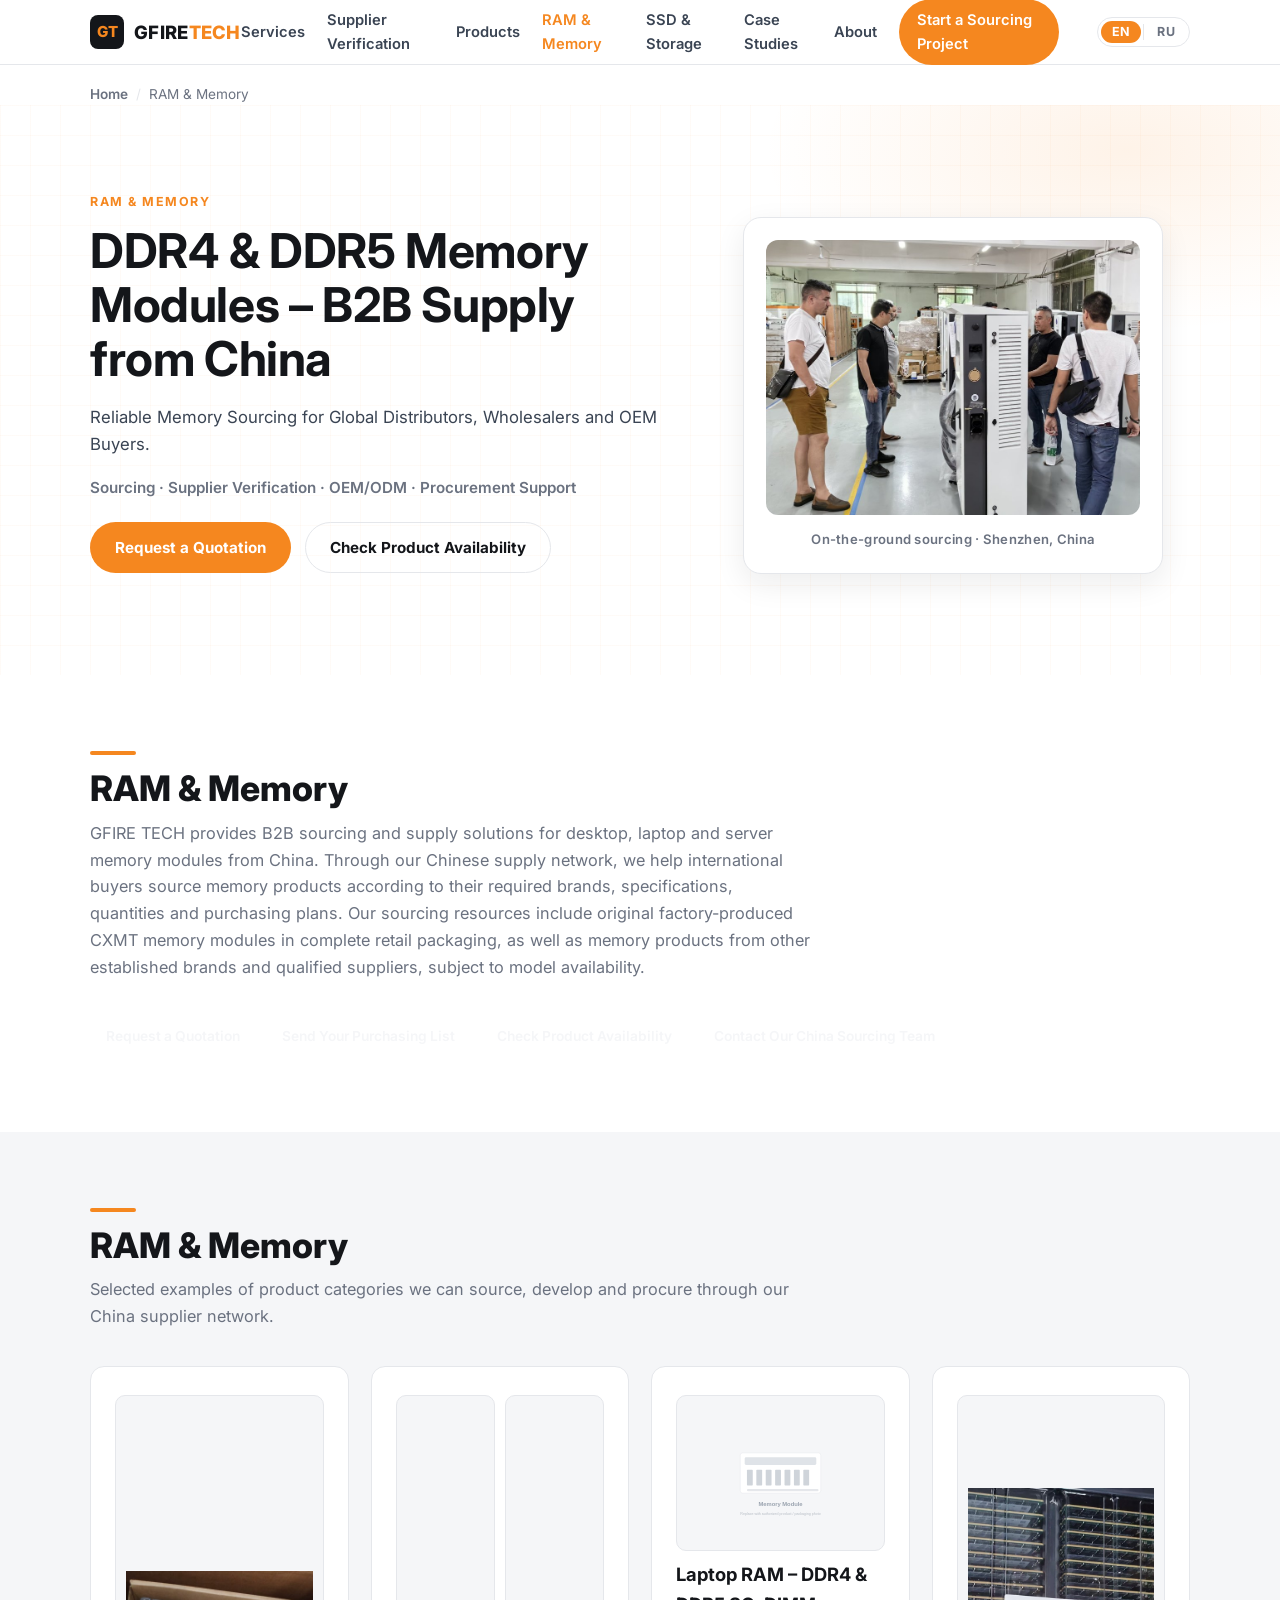
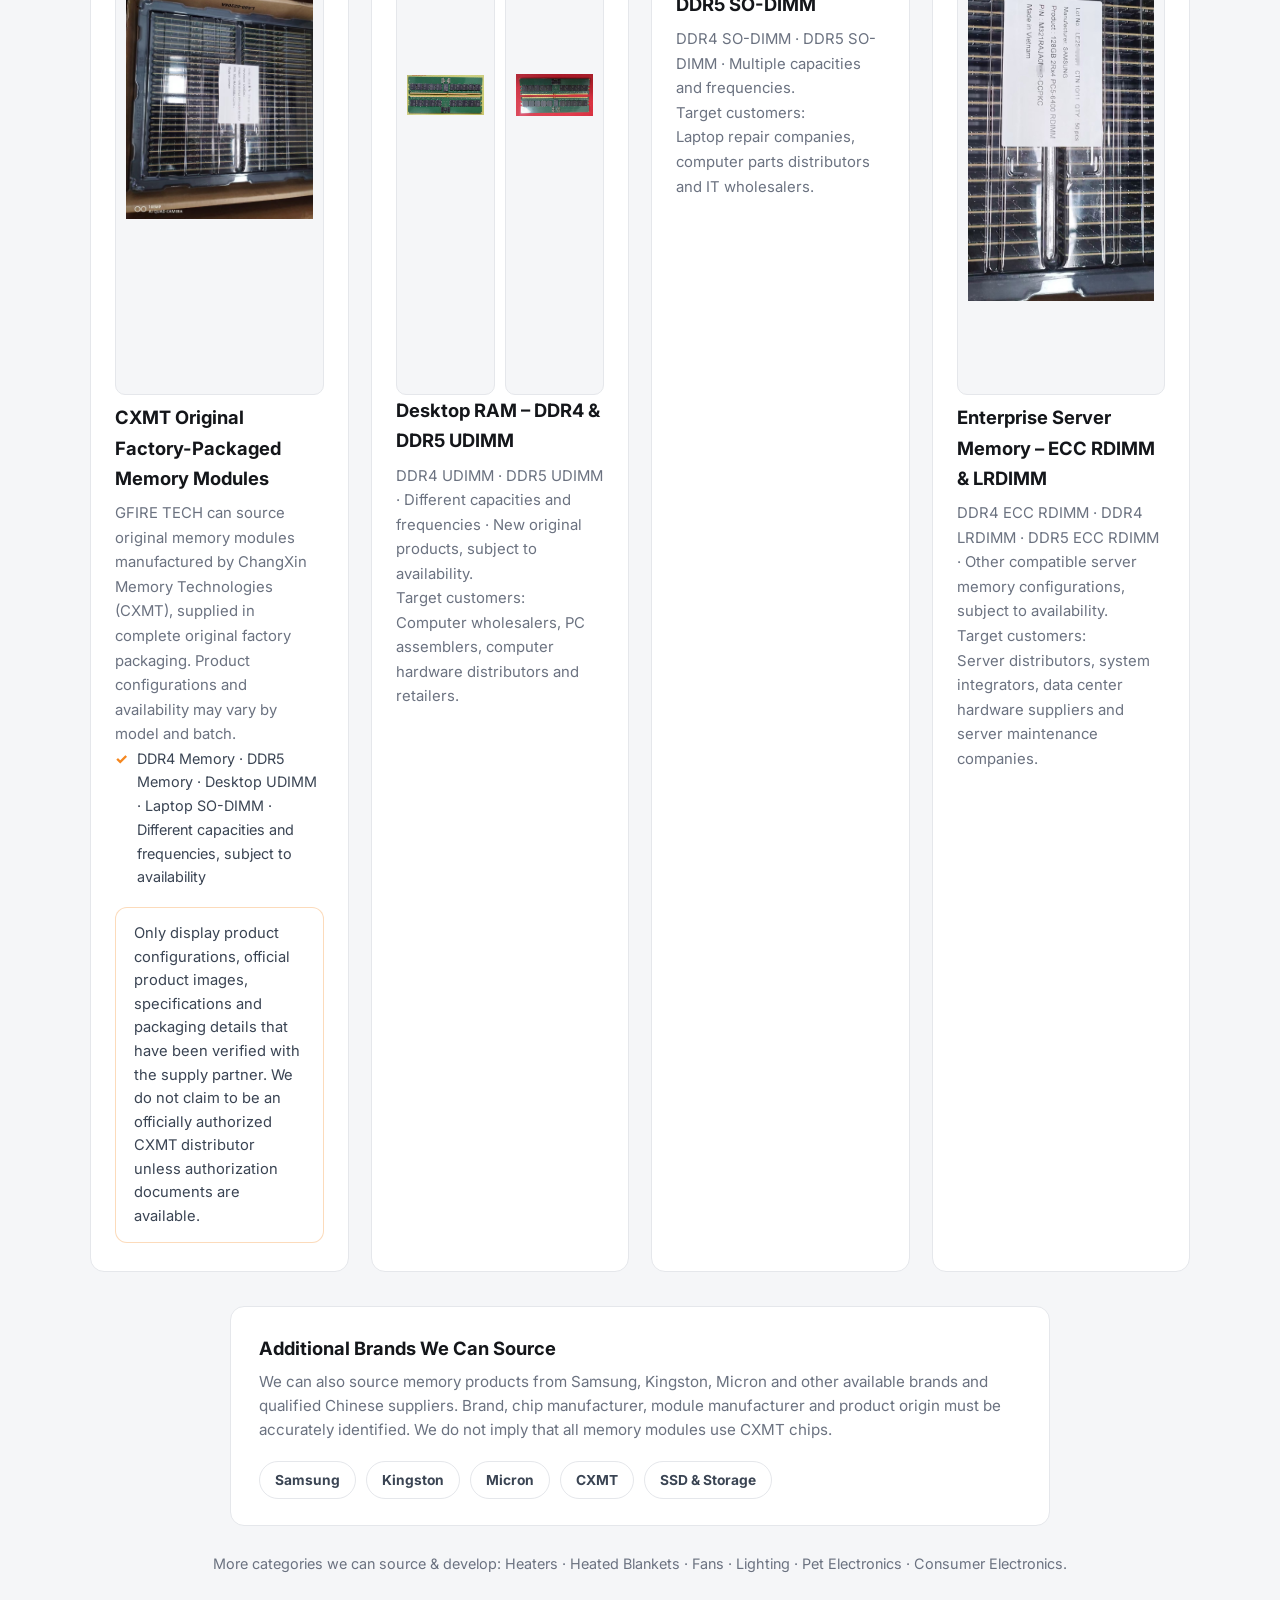
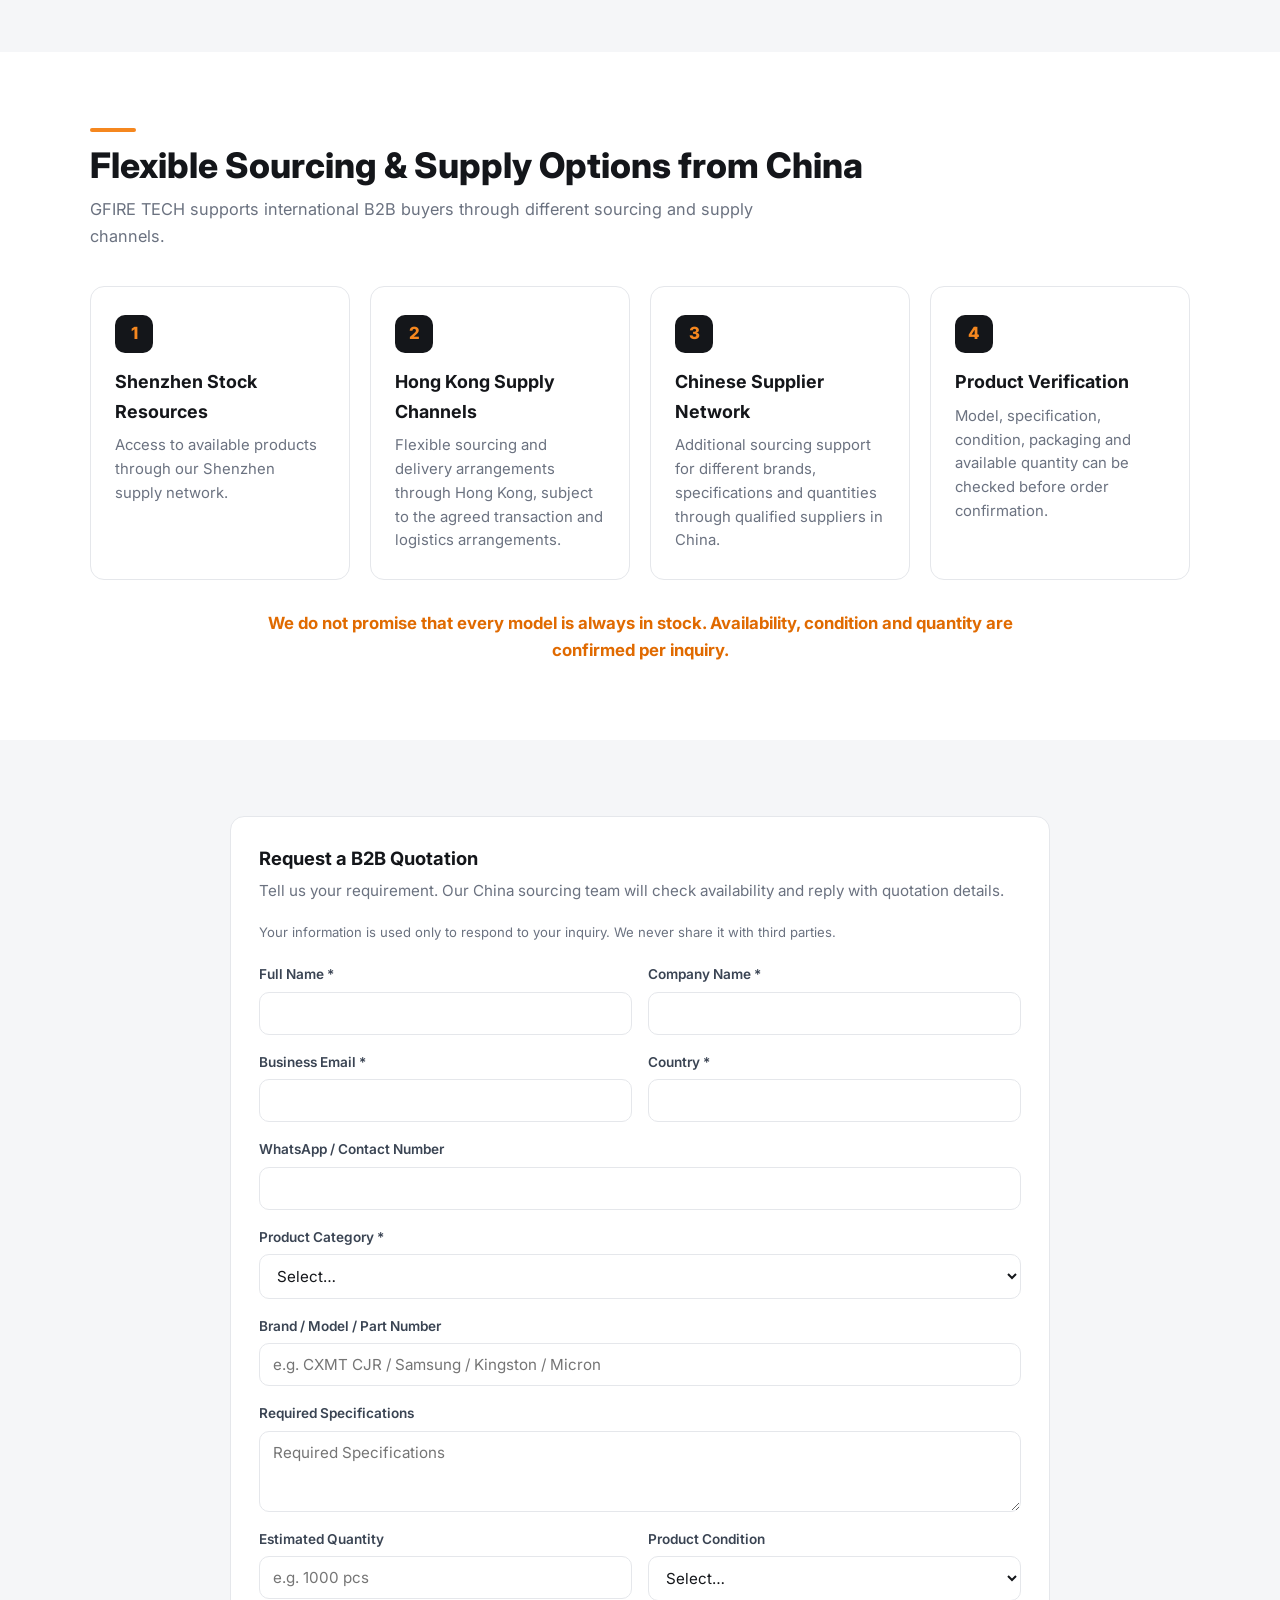
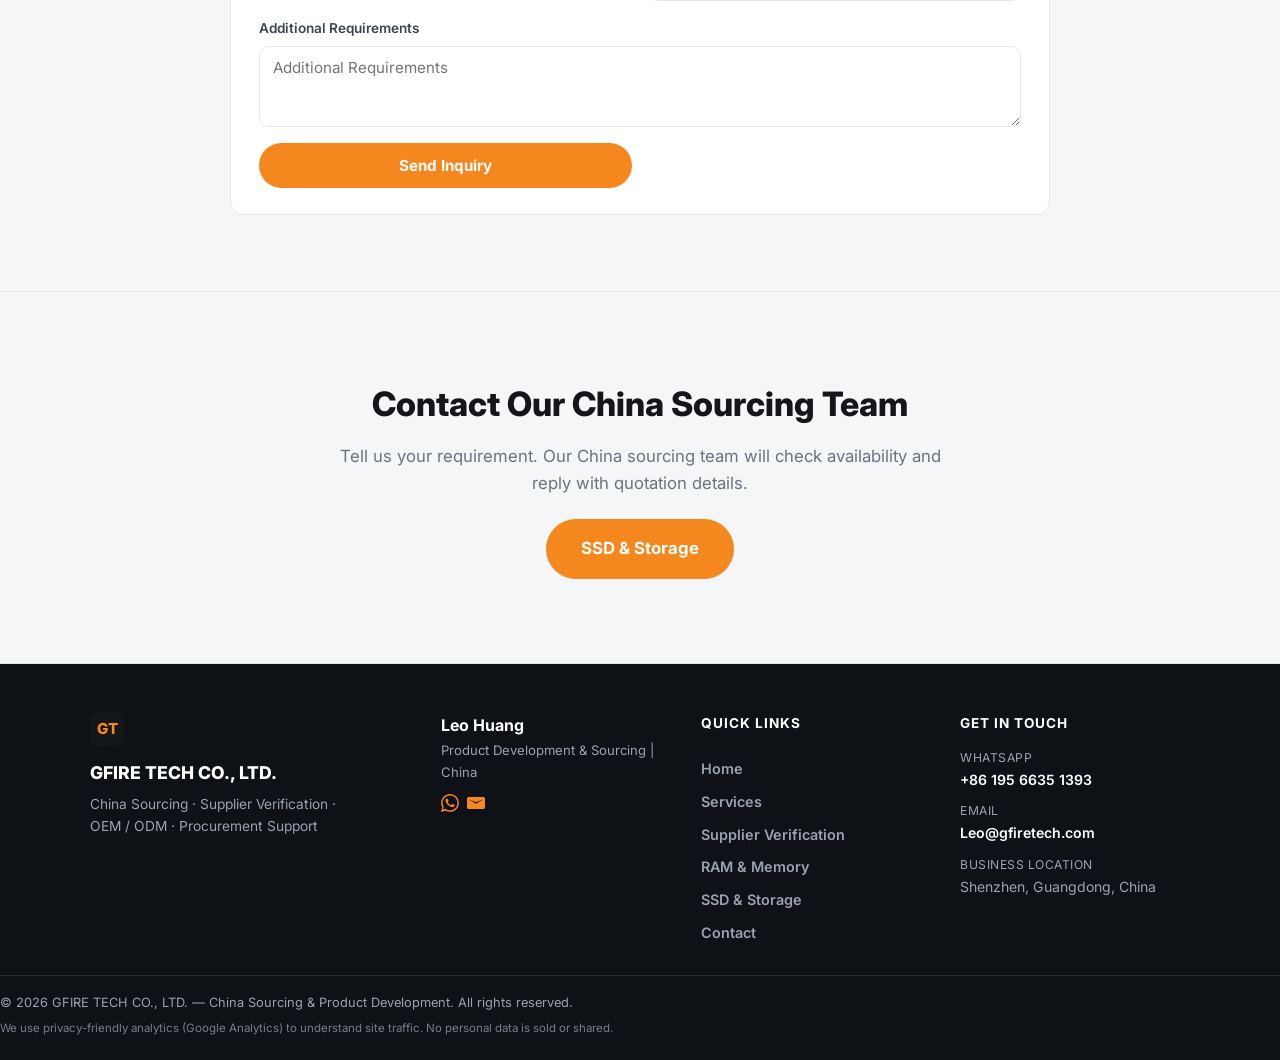
==== commit a1666de7: "Add desktop DDR5 UDIMM 64GB/32GB 5600MHz photos to RAM Desktop card (2-up gallery)" ====
--- a/ram-memory-modules/index.html
+++ b/ram-memory-modules/index.html
@@ -135,7 +135,10 @@
           </article>
 
           <article class="service-card">
-            <img class="prod-photo" src="/assets/img/ram-placeholder.svg" alt="Desktop DDR4 and DDR5 UDIMM RAM modules">
+            <div class="prod-photo-row">
+              <img class="prod-photo" src="/assets/img/ram-ddr5-64g-5600.jpg" alt="Desktop DDR5 UDIMM 64GB 5600MHz memory module" loading="lazy" width="800" height="600">
+              <img class="prod-photo" src="/assets/img/ram-ddr5-32g-5600.jpg" alt="Desktop DDR5 UDIMM 32GB 5600MHz memory module" loading="lazy" width="800" height="600">
+            </div>
             <h3 data-i18n="ram_cat2_t">Desktop RAM – DDR4 & DDR5 UDIMM</h3>
             <p data-i18n="ram_cat2_p">DDR4 UDIMM · DDR5 UDIMM · Different capacities and frequencies · New original products, subject to availability.</p>
             <p class="about-sub" data-i18n="ram_target_cust">Target customers:</p>
--- a/assets/css/i18n.css
+++ b/assets/css/i18n.css
@@ -90,6 +90,10 @@
   box-sizing: border-box;
 }
 
+/* ---------- New landing page: two-up product photo gallery ---------- */
+.prod-photo-row { display: flex; gap: 10px; }
+.prod-photo-row .prod-photo { flex: 1 1 0; min-width: 0; }
+
 /* ---------- New landing page: brand chips (additional brands) ---------- */
 .brand-chips { display: flex; flex-wrap: wrap; gap: 10px; margin-top: 16px; }
 .brand-chips .tag { font-weight: 700; }
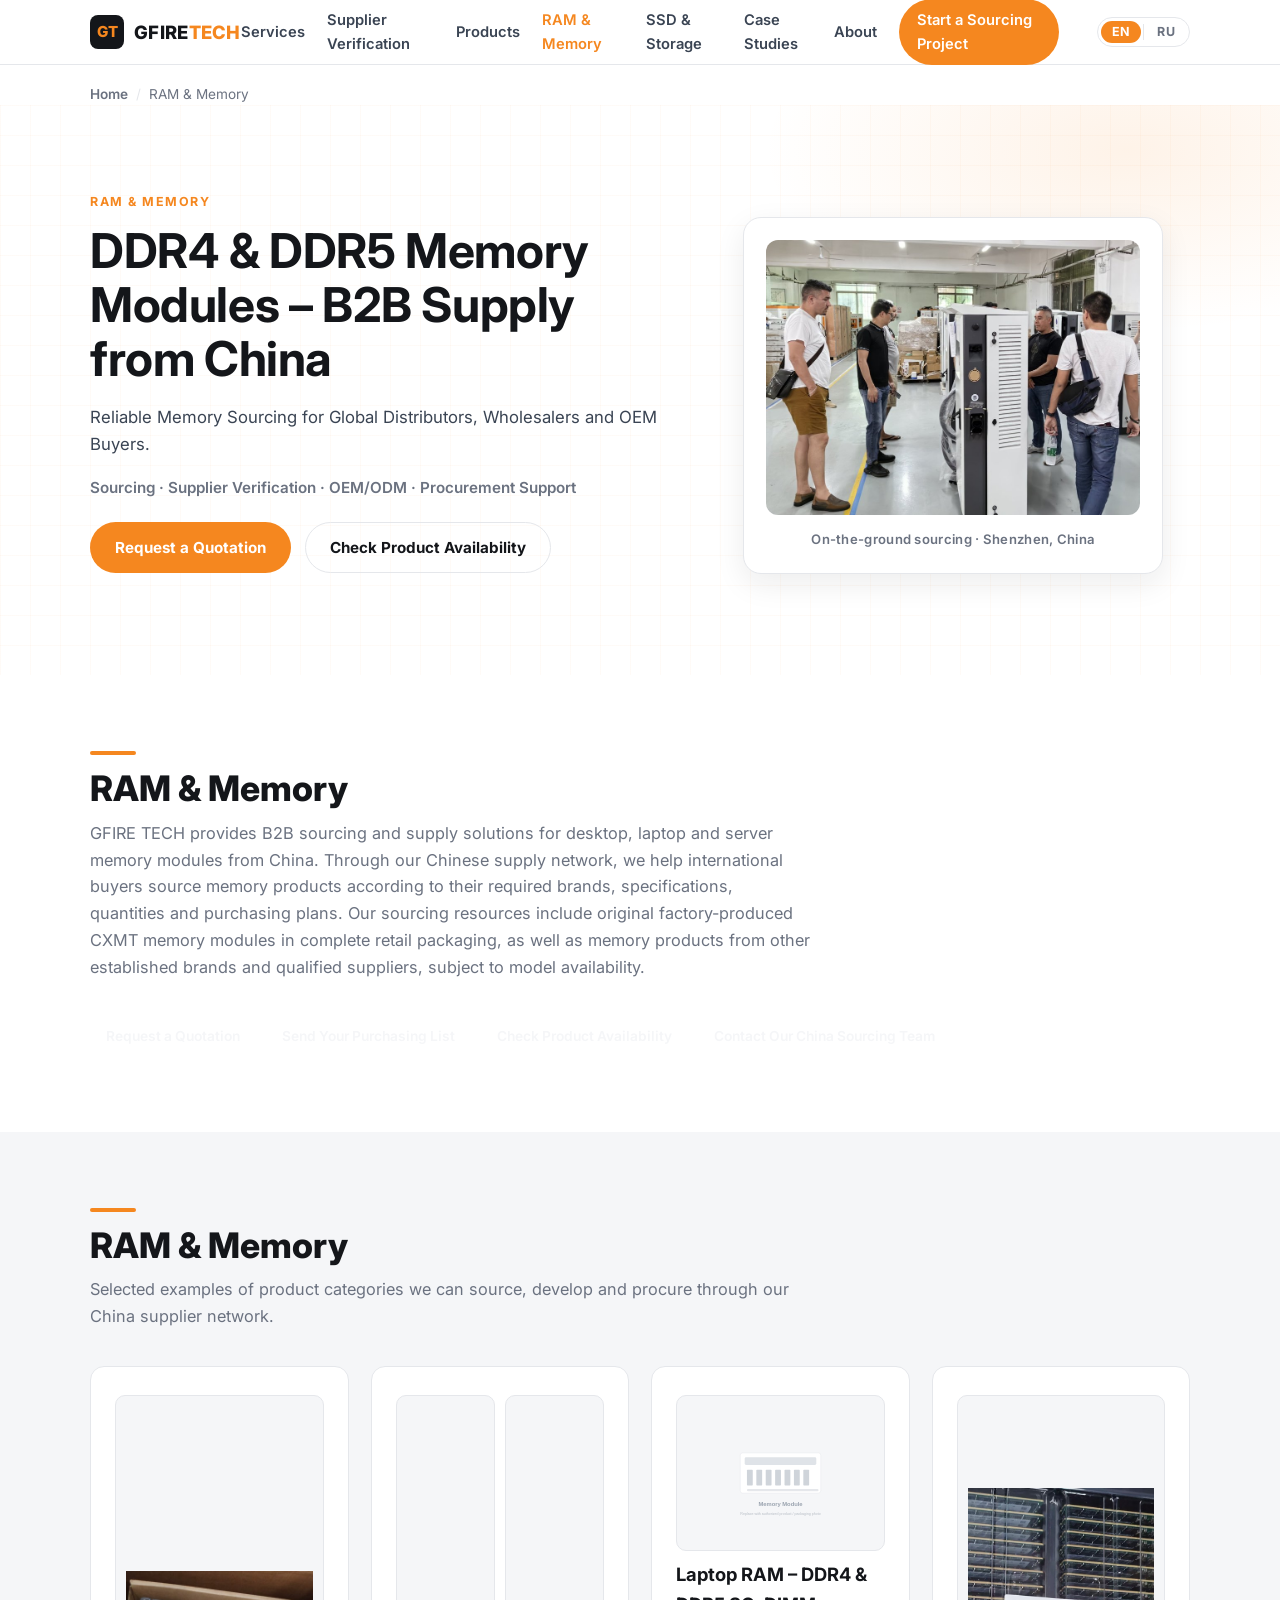
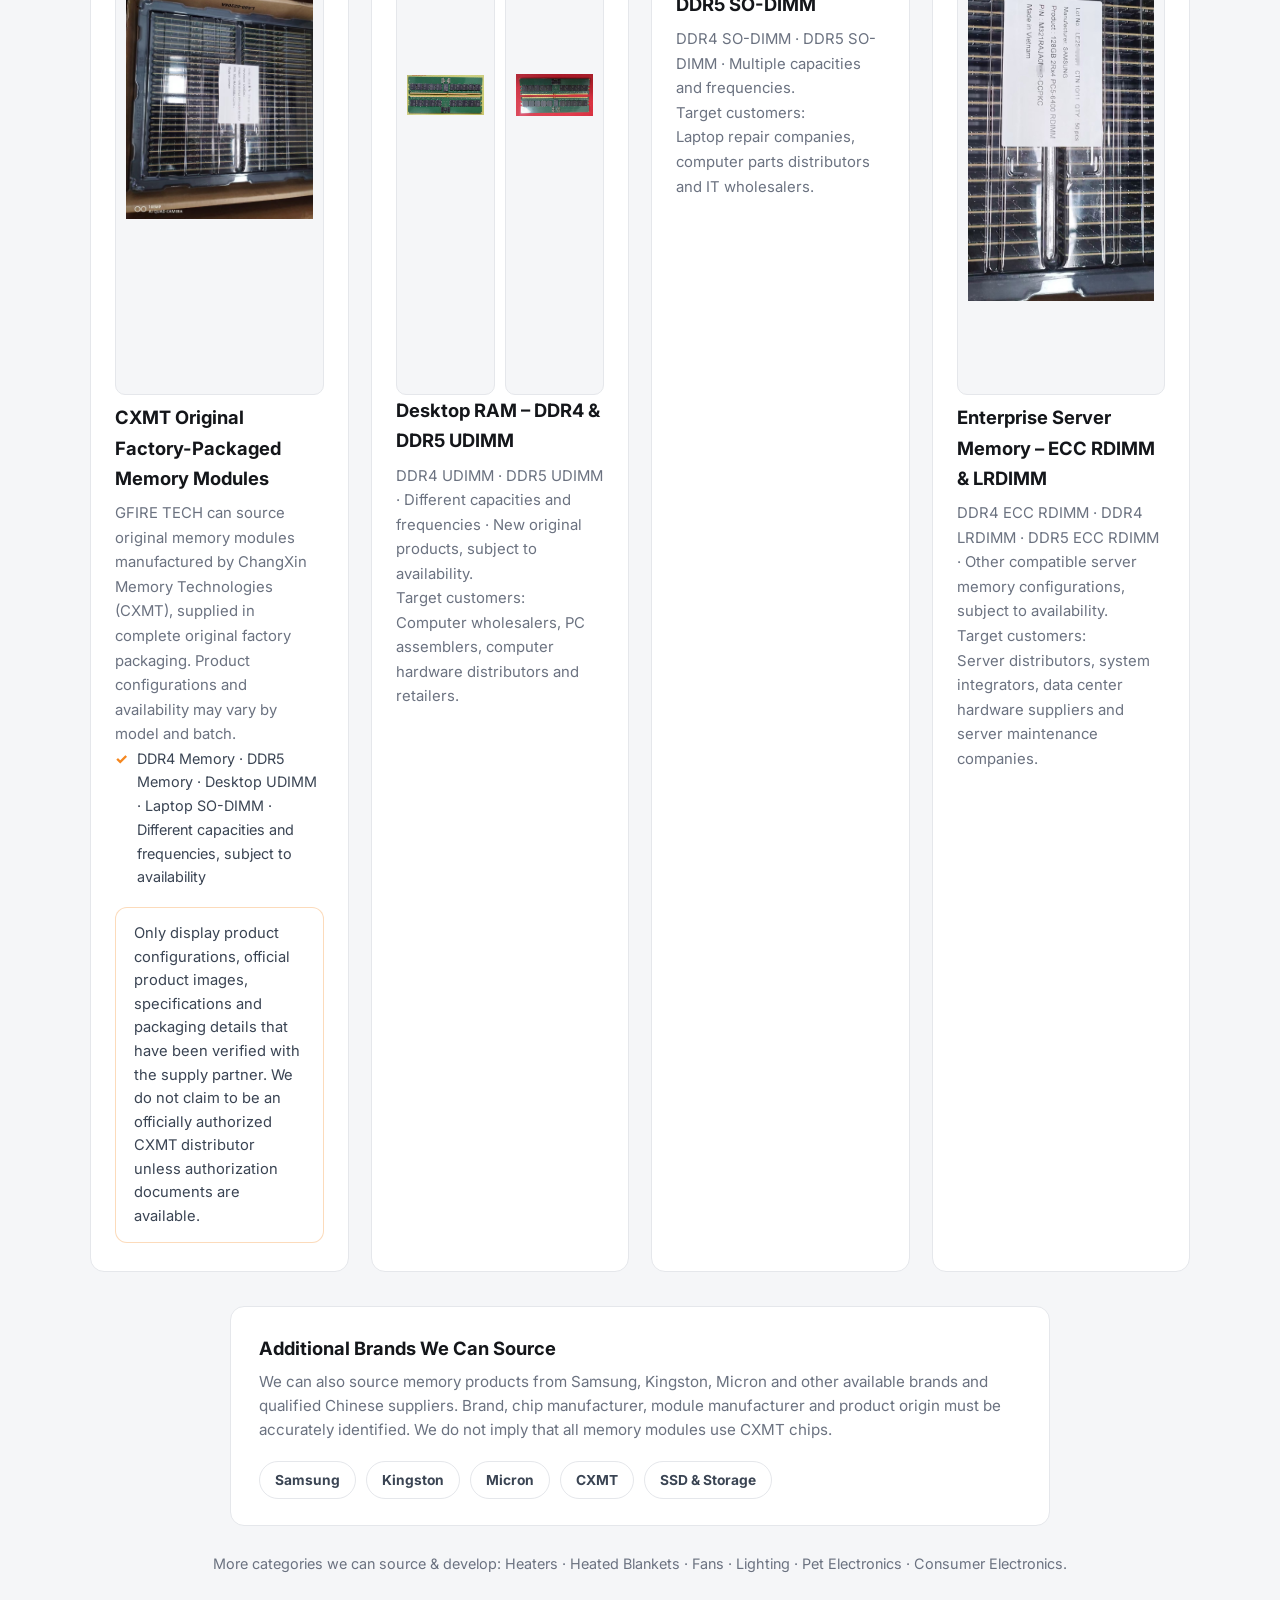
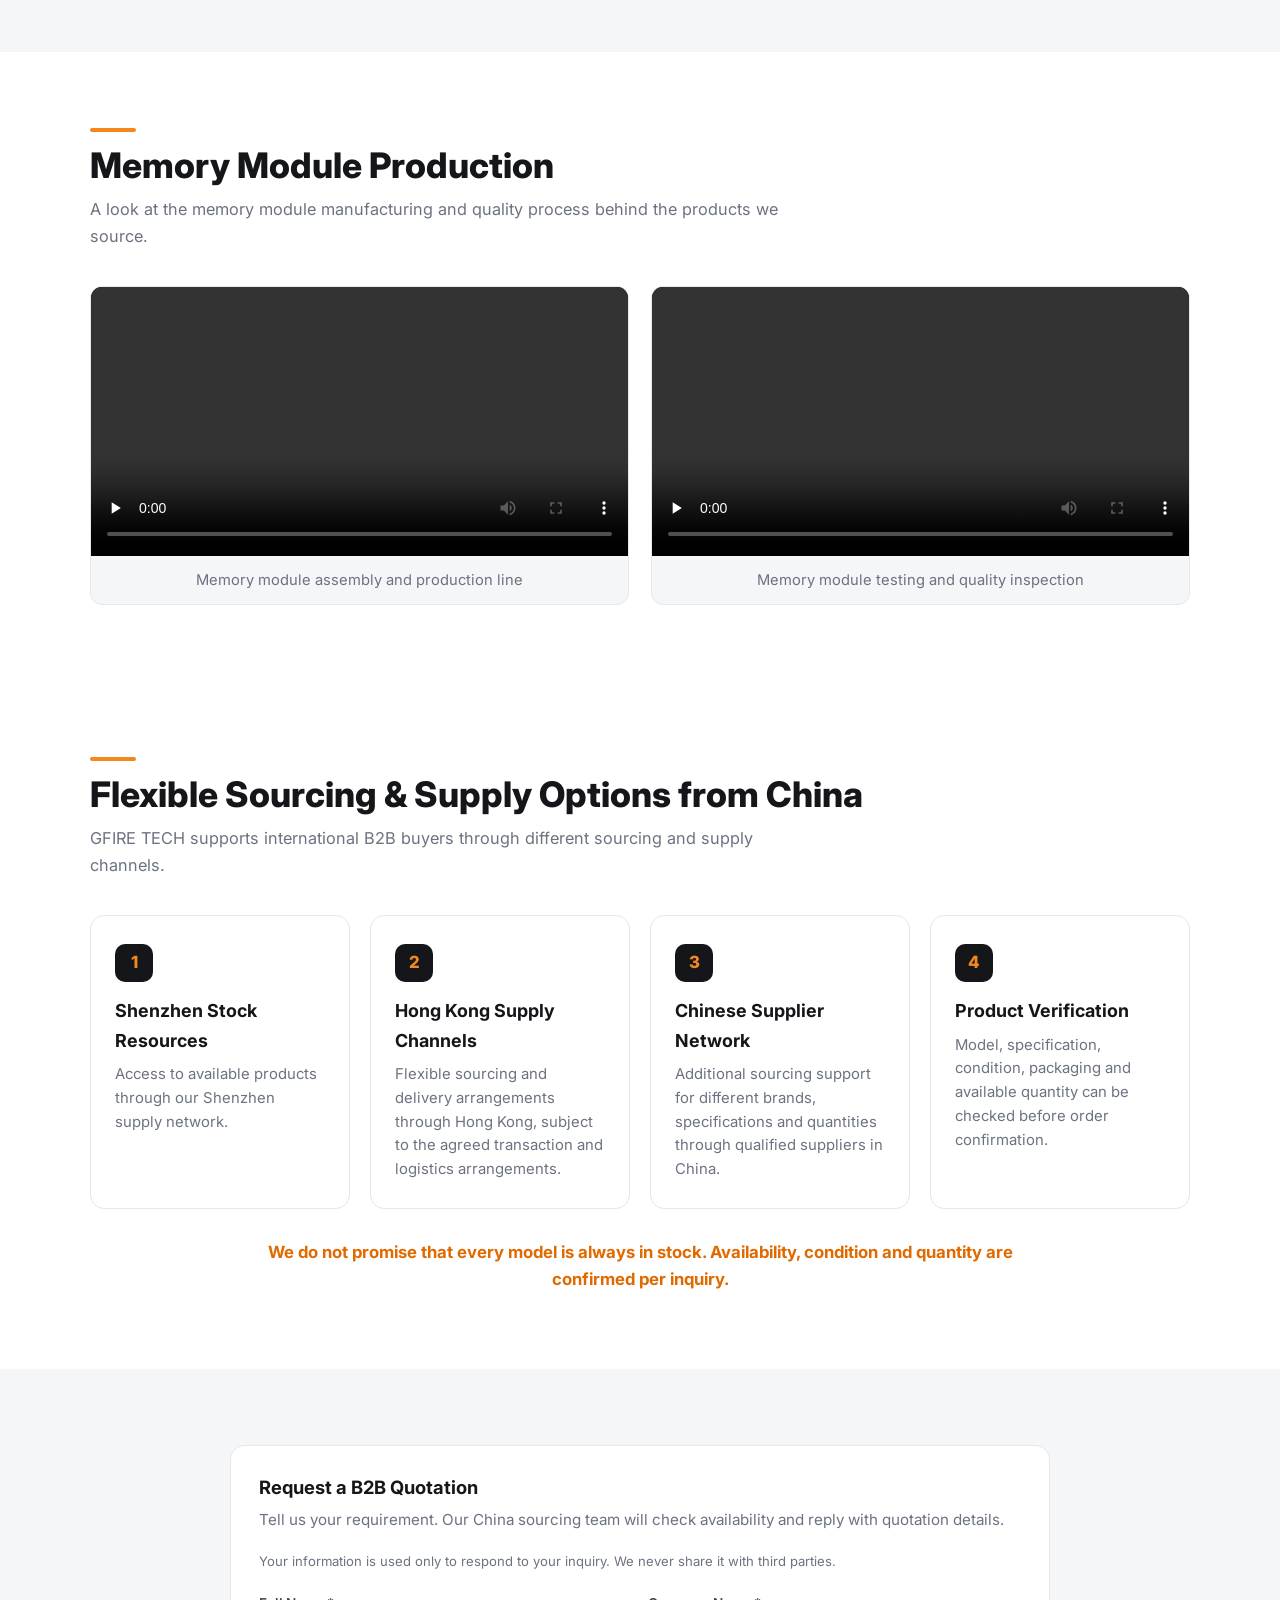
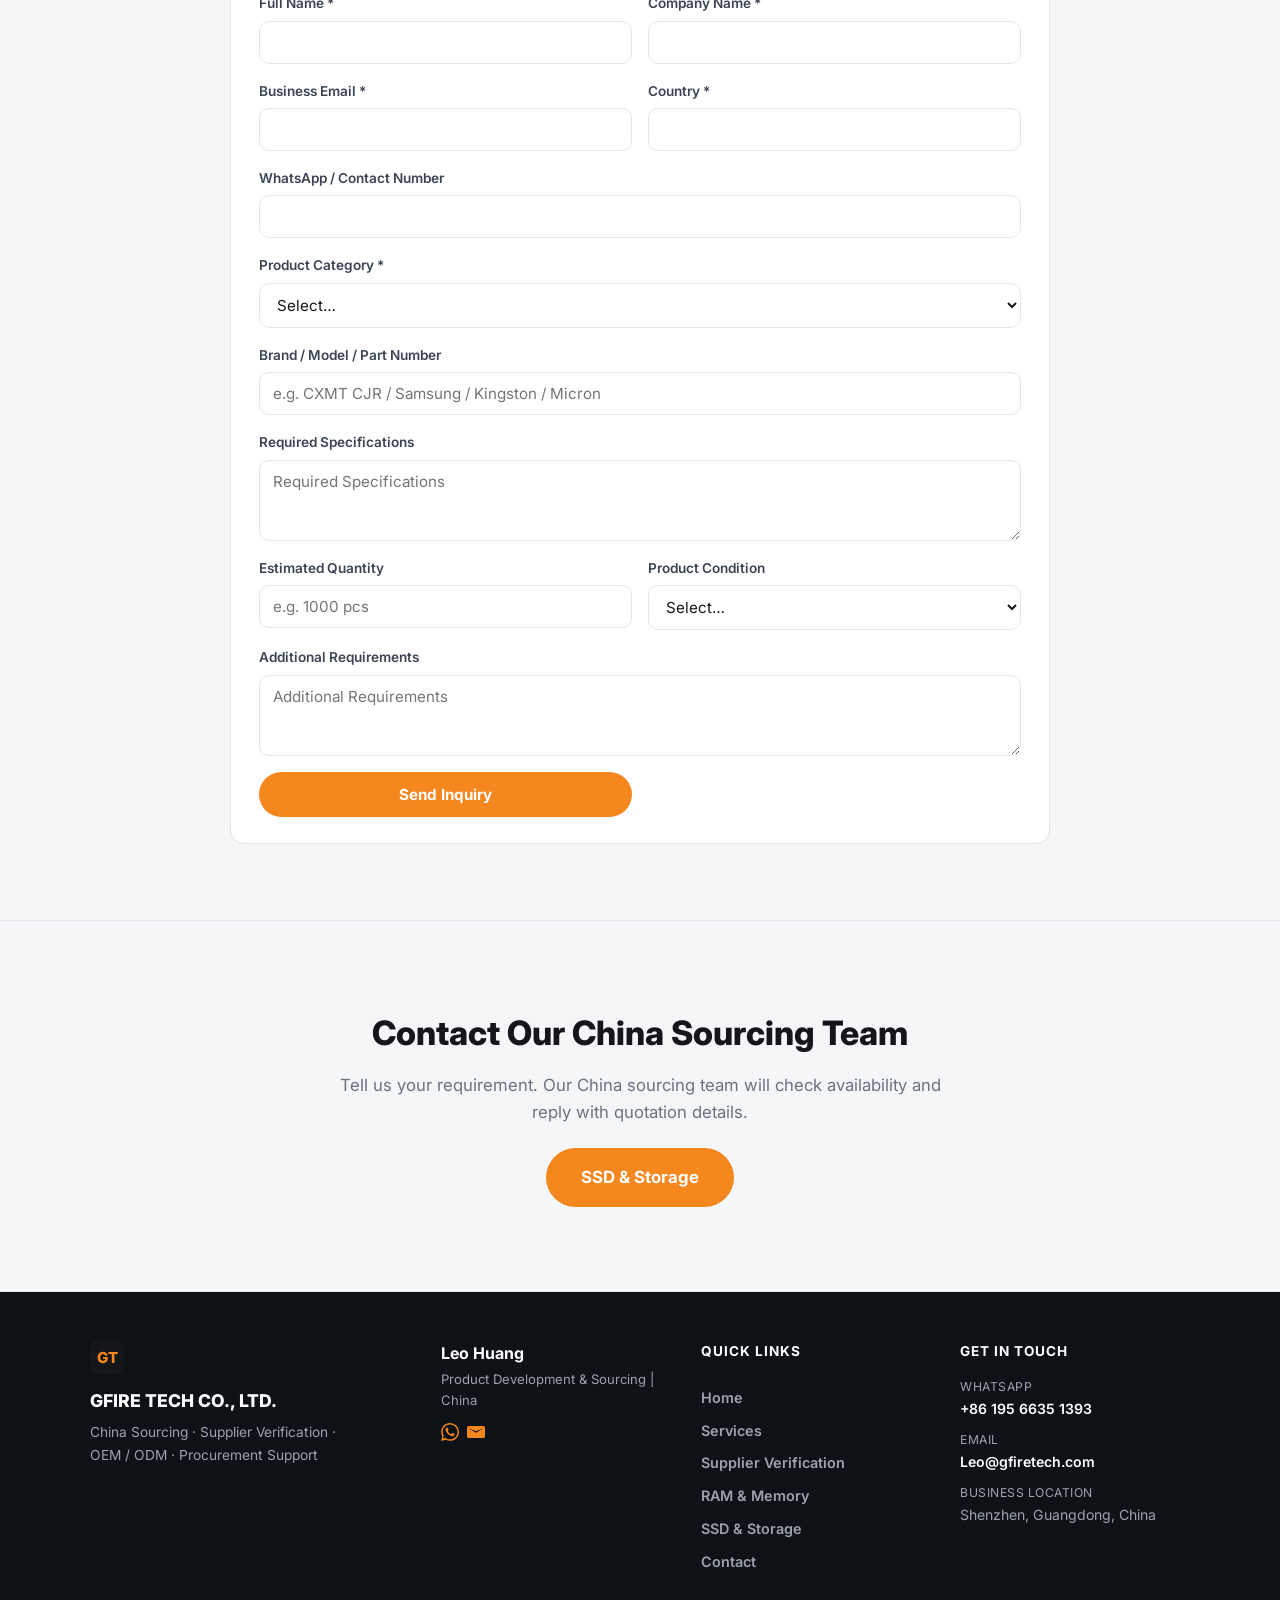
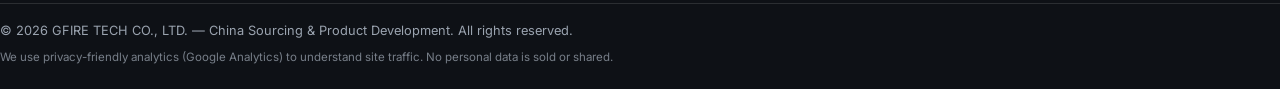
==== commit e8845d1a: "Add 3 HDD photos to SSD page (SAS 2-up + SATA 2nd image) and 2 factory production videos to RAM page" ====
--- a/ram-memory-modules/index.html
+++ b/ram-memory-modules/index.html
@@ -154,7 +154,7 @@
           </article>
 
           <article class="service-card">
-            <img class="prod-photo" src="/assets/img/ram-samsung-ddr5-rdimm.jpg" alt="Enterprise server ECC RDIMM memory modules — Samsung 128GB DDR5 RDIMM shown" loading="lazy" width="800" height="600">
+            <img class="prod-photo" src="/assets/img/ram-samsung-ddr5-rdimm.jpg" alt="Samsung 128GB server ECC RDIMM memory modules" loading="lazy" width="800" height="600">
             <h3 data-i18n="ram_cat4_t">Enterprise Server Memory – ECC RDIMM & LRDIMM</h3>
             <p data-i18n="ram_cat4_p">DDR4 ECC RDIMM · DDR4 LRDIMM · DDR5 ECC RDIMM · Other compatible server memory configurations, subject to availability.</p>
             <p class="about-sub" data-i18n="ram_target_cust">Target customers:</p>
@@ -175,6 +175,28 @@
         </div>
 
         <p class="more-cats" data-i18n="more_cats">More categories we can source & develop: Heaters · Heated Blankets · Fans · Lighting · Pet Electronics · Consumer Electronics.</p>
+      </div>
+    </section>
+
+    <!-- Factory Production -->
+    <section class="section" id="factory" aria-labelledby="ramFactoryTitle">
+      <div class="container">
+        <h2 id="ramFactoryTitle" class="section-title" data-i18n="factory_t">Memory Module Production</h2>
+        <p class="section-sub" data-i18n="factory_s">A look at the memory module manufacturing and quality process behind the products we source.</p>
+        <div class="video-grid">
+          <figure class="video-fig">
+            <video class="factory-video" controls preload="none" playsinline aria-label="Memory module production video 1">
+              <source src="/assets/videos/factory-memory-01.mp4" type="video/mp4" />
+            </video>
+            <figcaption data-i18n="factory_cap1">Memory module assembly and production line</figcaption>
+          </figure>
+          <figure class="video-fig">
+            <video class="factory-video" controls preload="none" playsinline aria-label="Memory module production video 2">
+              <source src="/assets/videos/factory-memory-02.mp4" type="video/mp4" />
+            </video>
+            <figcaption data-i18n="factory_cap2">Memory module testing and quality inspection</figcaption>
+          </figure>
+        </div>
       </div>
     </section>
 
--- a/assets/css/i18n.css
+++ b/assets/css/i18n.css
@@ -103,3 +103,33 @@
 .quote-form .form-hint { grid-column: 1 / -1; }
 .form-status.ok::before { content: "✓ "; }
 .form-status.err::before { content: "✕ "; }
+
+/* ---------- New landing page: factory production video grid ---------- */
+.video-grid {
+  display: grid;
+  grid-template-columns: repeat(2, 1fr);
+  gap: 22px;
+  margin-top: 28px;
+}
+.video-fig {
+  margin: 0;
+  background: var(--bg-alt, #f5f6f8);
+  border: 1px solid var(--border, #e2e5ea);
+  border-radius: 12px;
+  overflow: hidden;
+}
+.factory-video {
+  width: 100%;
+  height: auto;
+  display: block;
+  background: #000;
+}
+.video-fig figcaption {
+  padding: 12px 14px;
+  font-size: 0.92rem;
+  color: var(--muted, #5a6472);
+  text-align: center;
+}
+@media (max-width: 680px) {
+  .video-grid { grid-template-columns: 1fr; }
+}
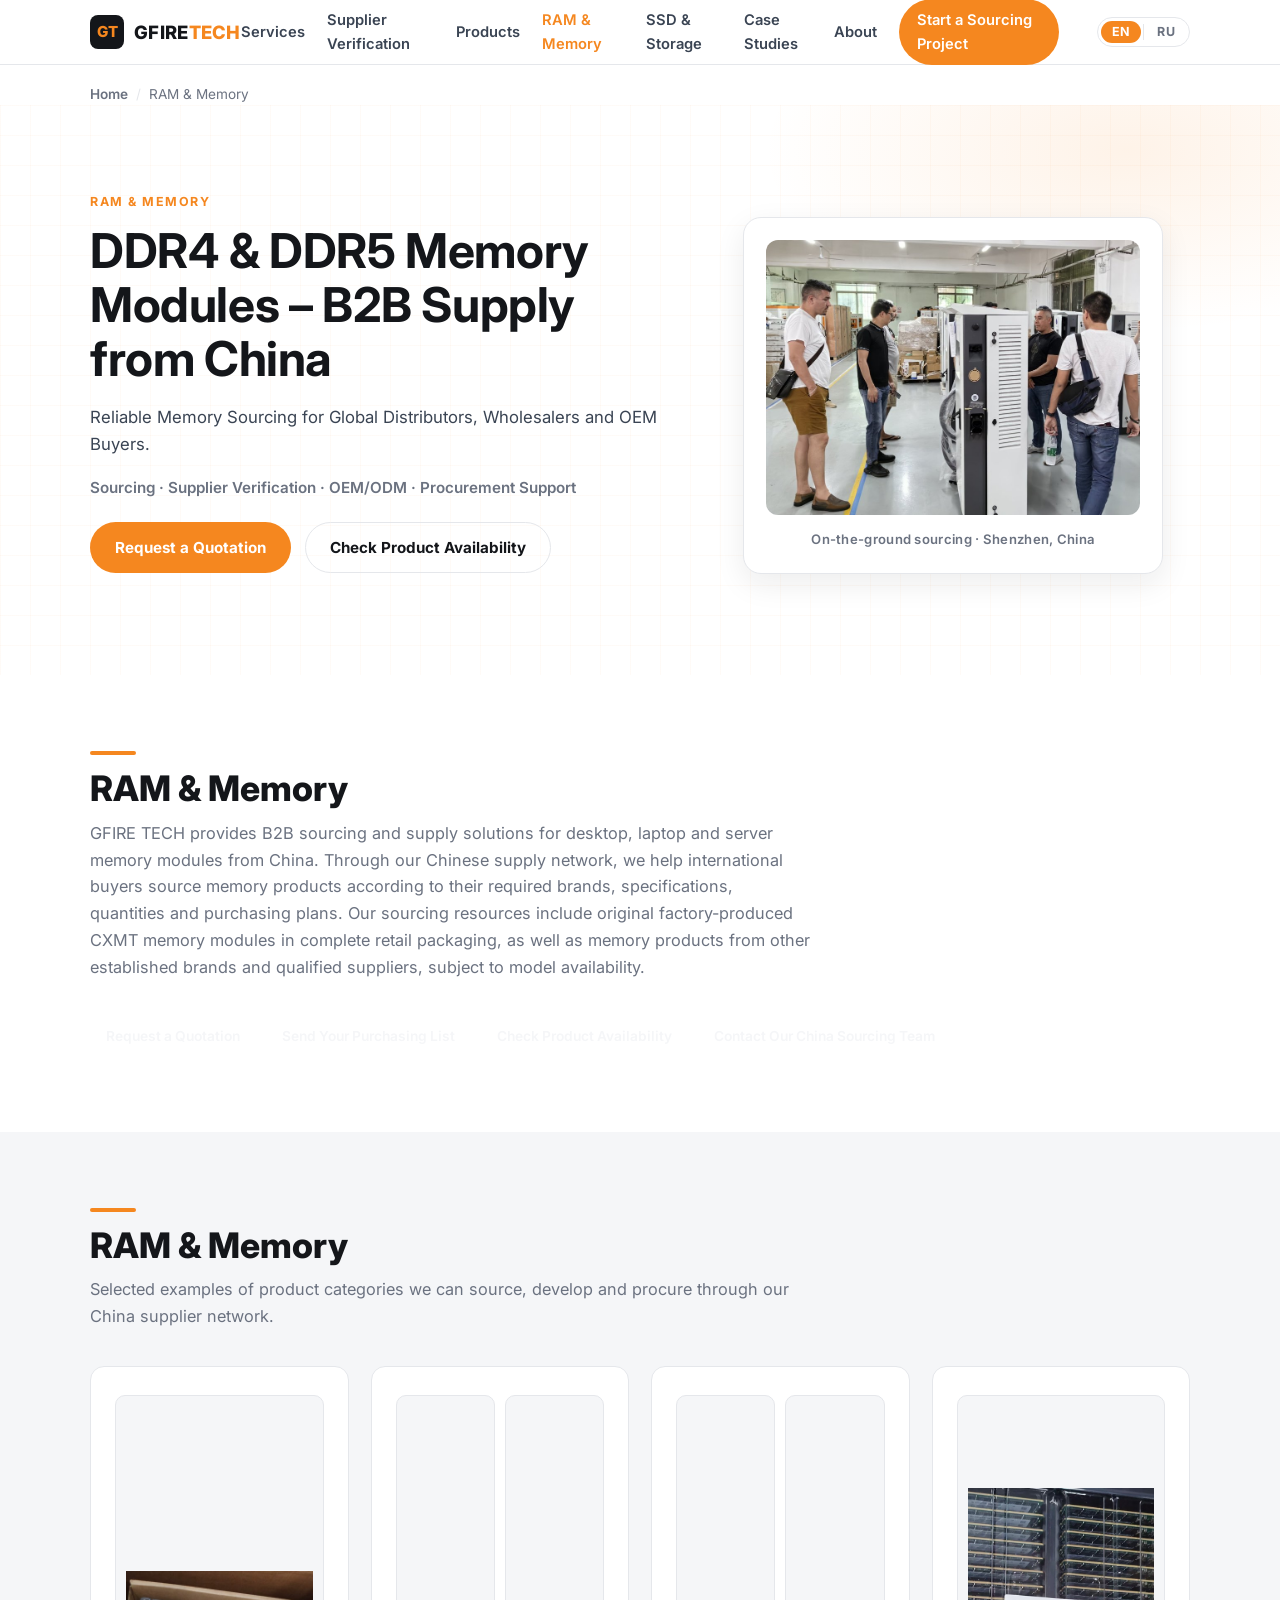
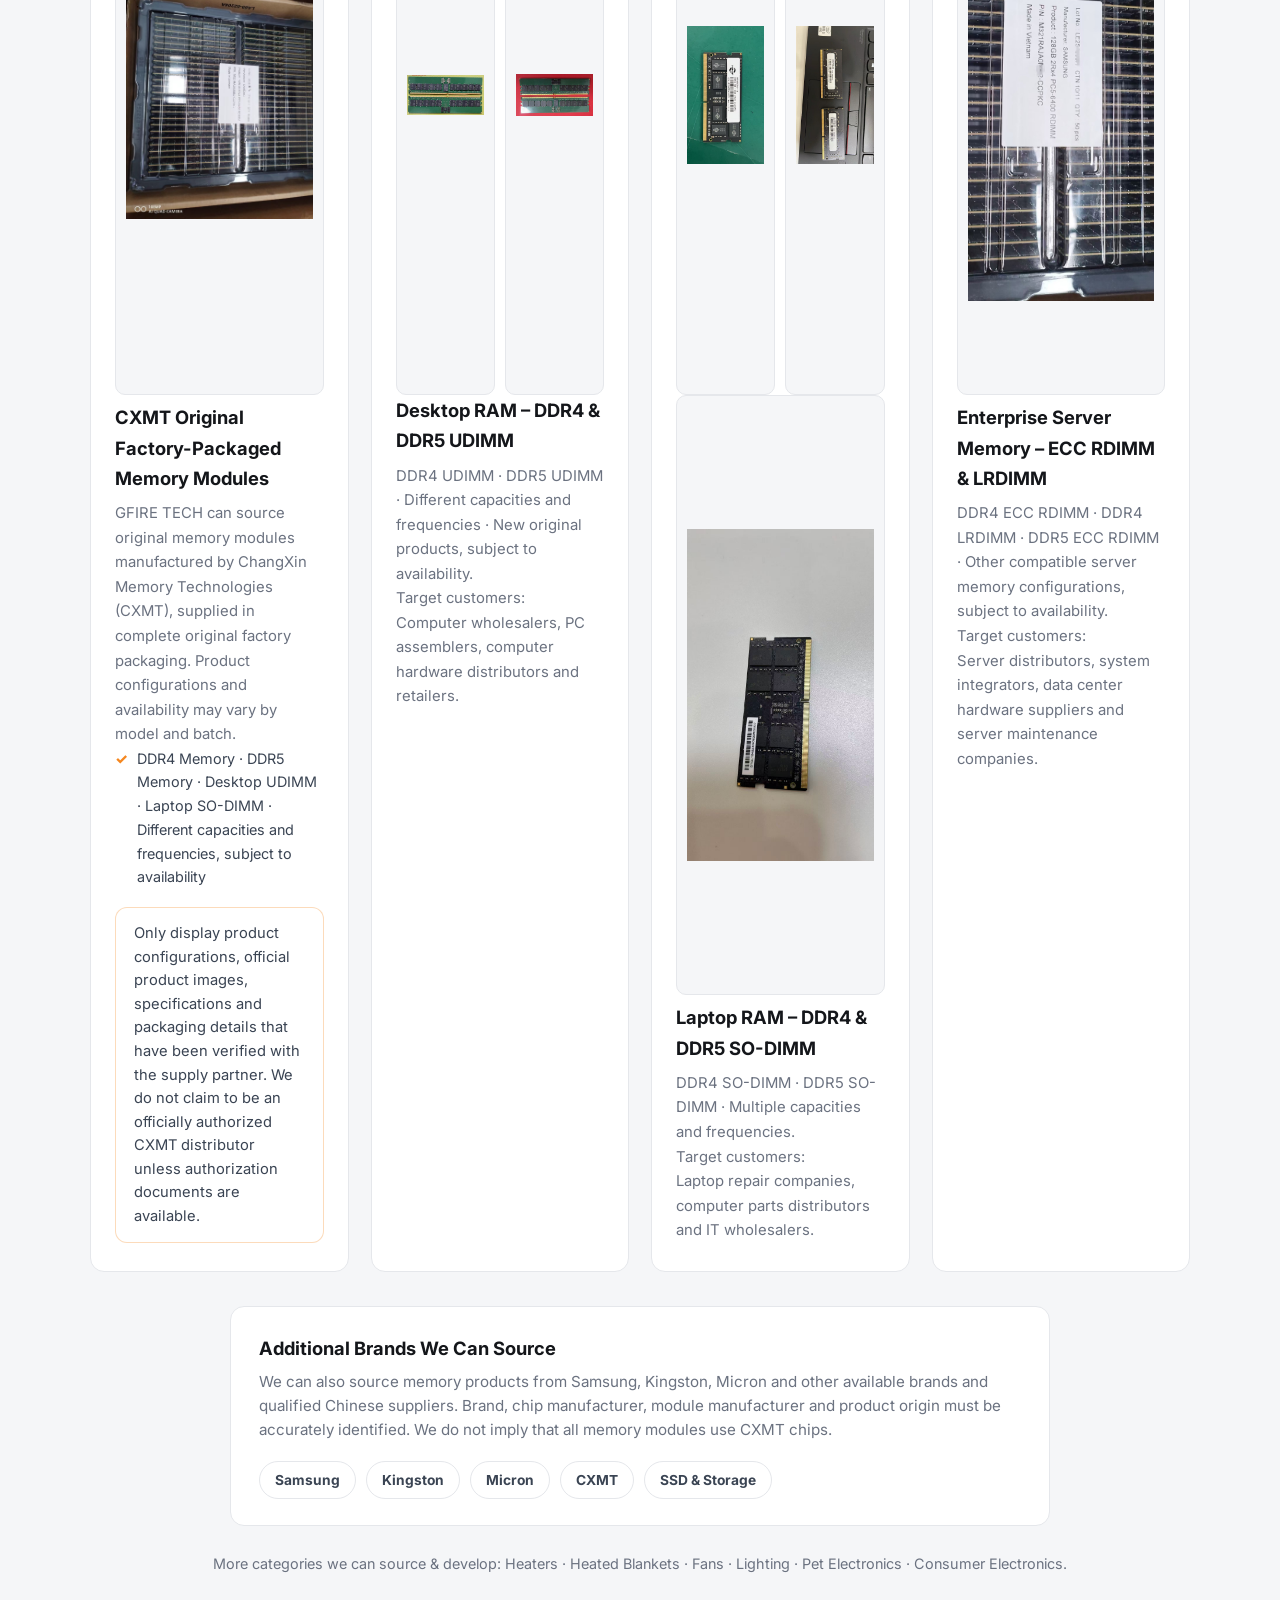
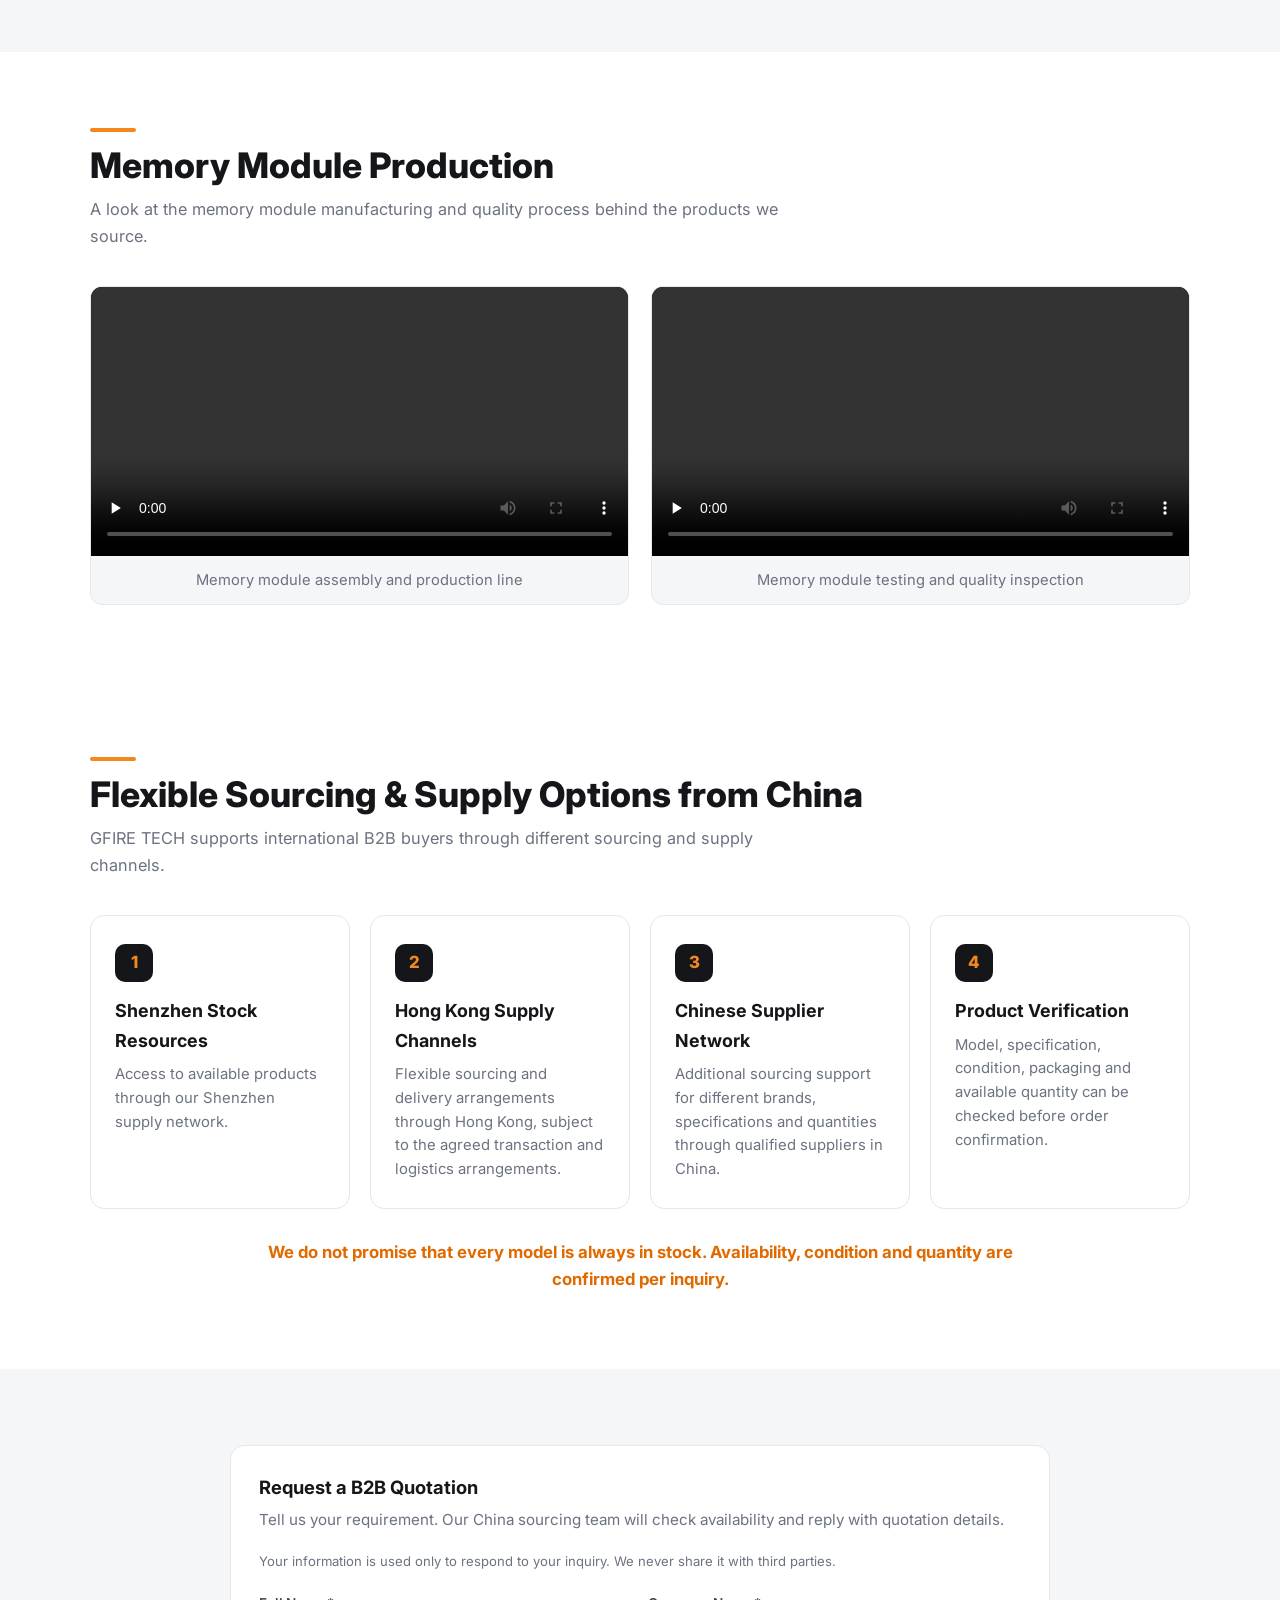
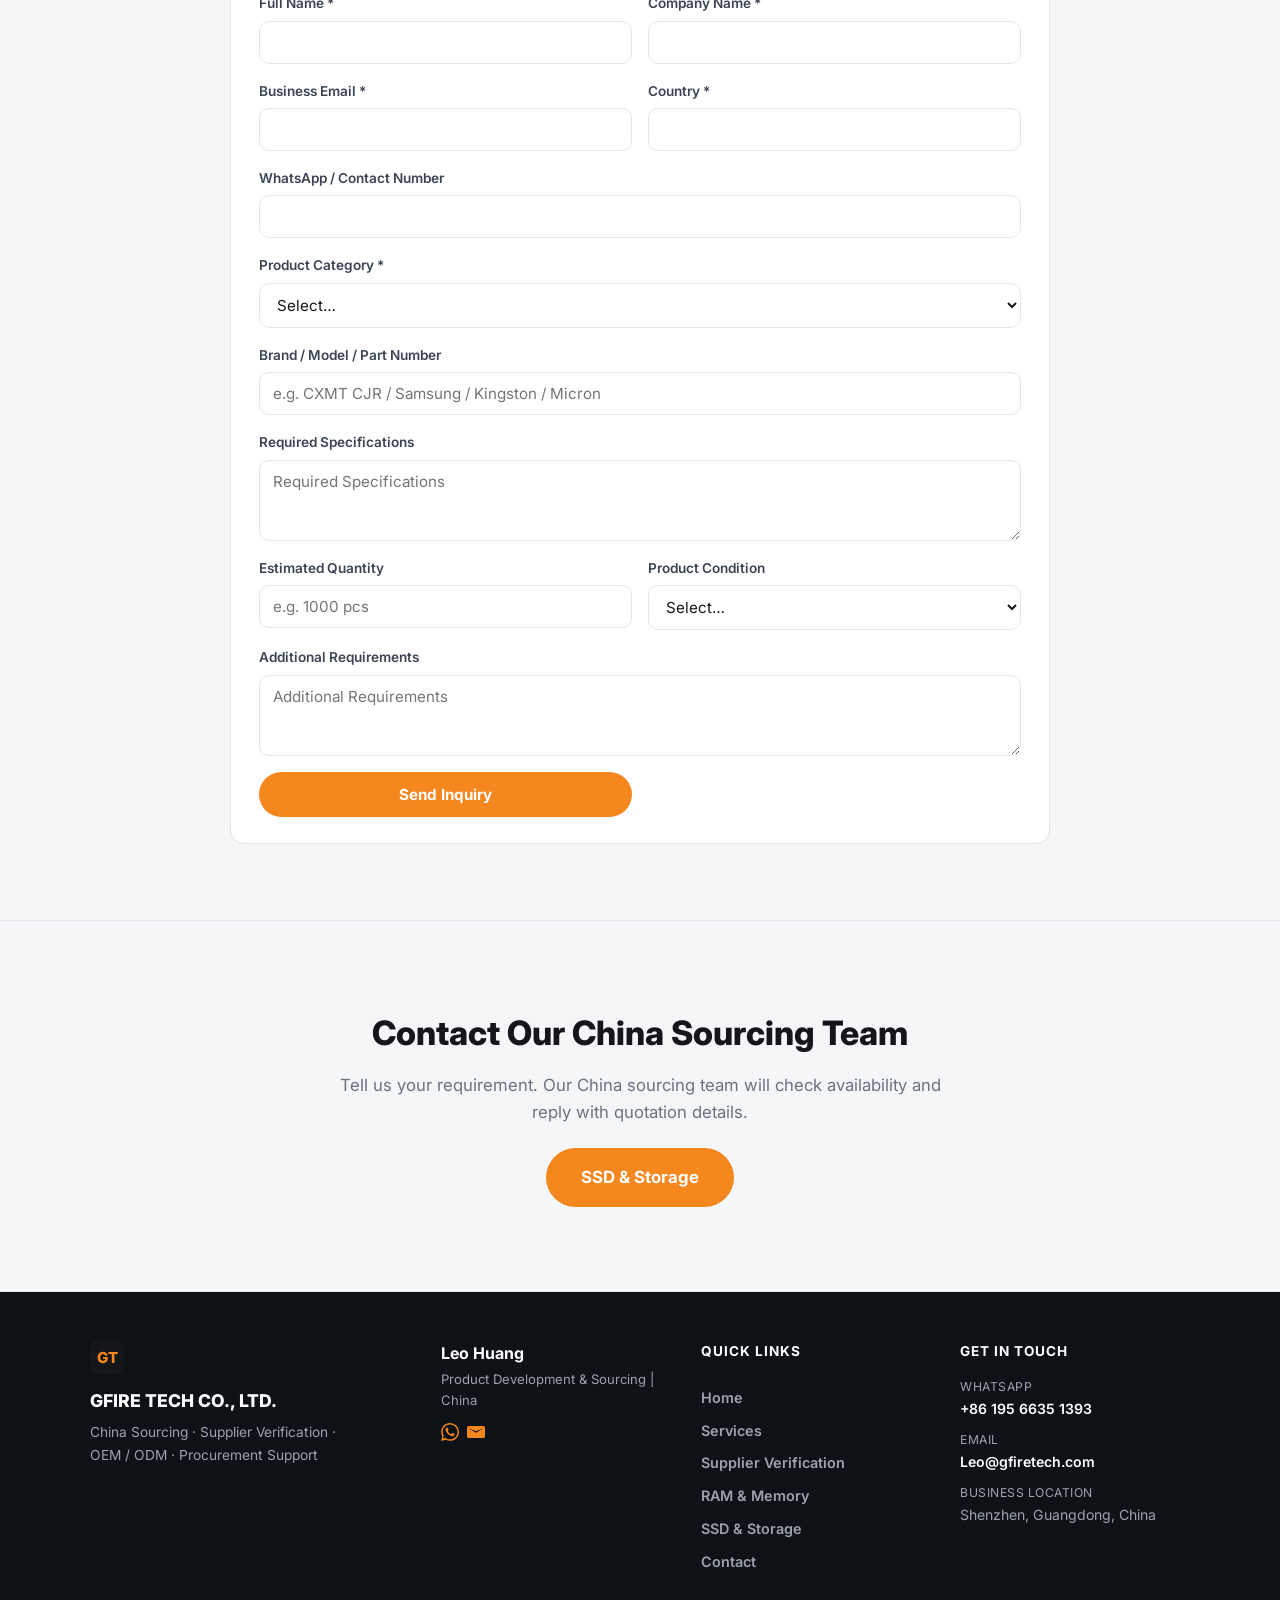
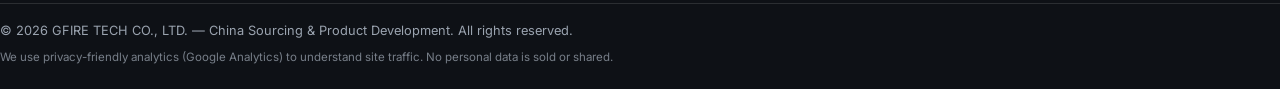
==== commit 21f611dc: "Add laptop DDR4 SO-DIMM photos; add factory production videos to SSD page" ====
--- a/ram-memory-modules/index.html
+++ b/ram-memory-modules/index.html
@@ -146,7 +146,11 @@
           </article>
 
           <article class="service-card">
-            <img class="prod-photo" src="/assets/img/ram-placeholder.svg" alt="Laptop DDR4 and DDR5 SO-DIMM memory modules">
+            <div class="prod-photo-row">
+              <img class="prod-photo" src="/assets/img/ram-laptop-sodimm-16gb-2666.jpg" alt="Laptop DDR4 SO-DIMM 16GB 2666MHz memory module" loading="lazy" width="800" height="600">
+              <img class="prod-photo" src="/assets/img/ram-laptop-sodimm-8gb-x2.jpg" alt="Two laptop DDR4 SO-DIMM 8GB 2666MHz memory modules" loading="lazy" width="800" height="600">
+            </div>
+            <img class="prod-photo" src="/assets/img/ram-laptop-sodimm-8ch.jpg" alt="Laptop SO-DIMM memory module" loading="lazy" width="800" height="600">
             <h3 data-i18n="ram_cat3_t">Laptop RAM – DDR4 & DDR5 SO-DIMM</h3>
             <p data-i18n="ram_cat3_p">DDR4 SO-DIMM · DDR5 SO-DIMM · Multiple capacities and frequencies.</p>
             <p class="about-sub" data-i18n="ram_target_cust">Target customers:</p>
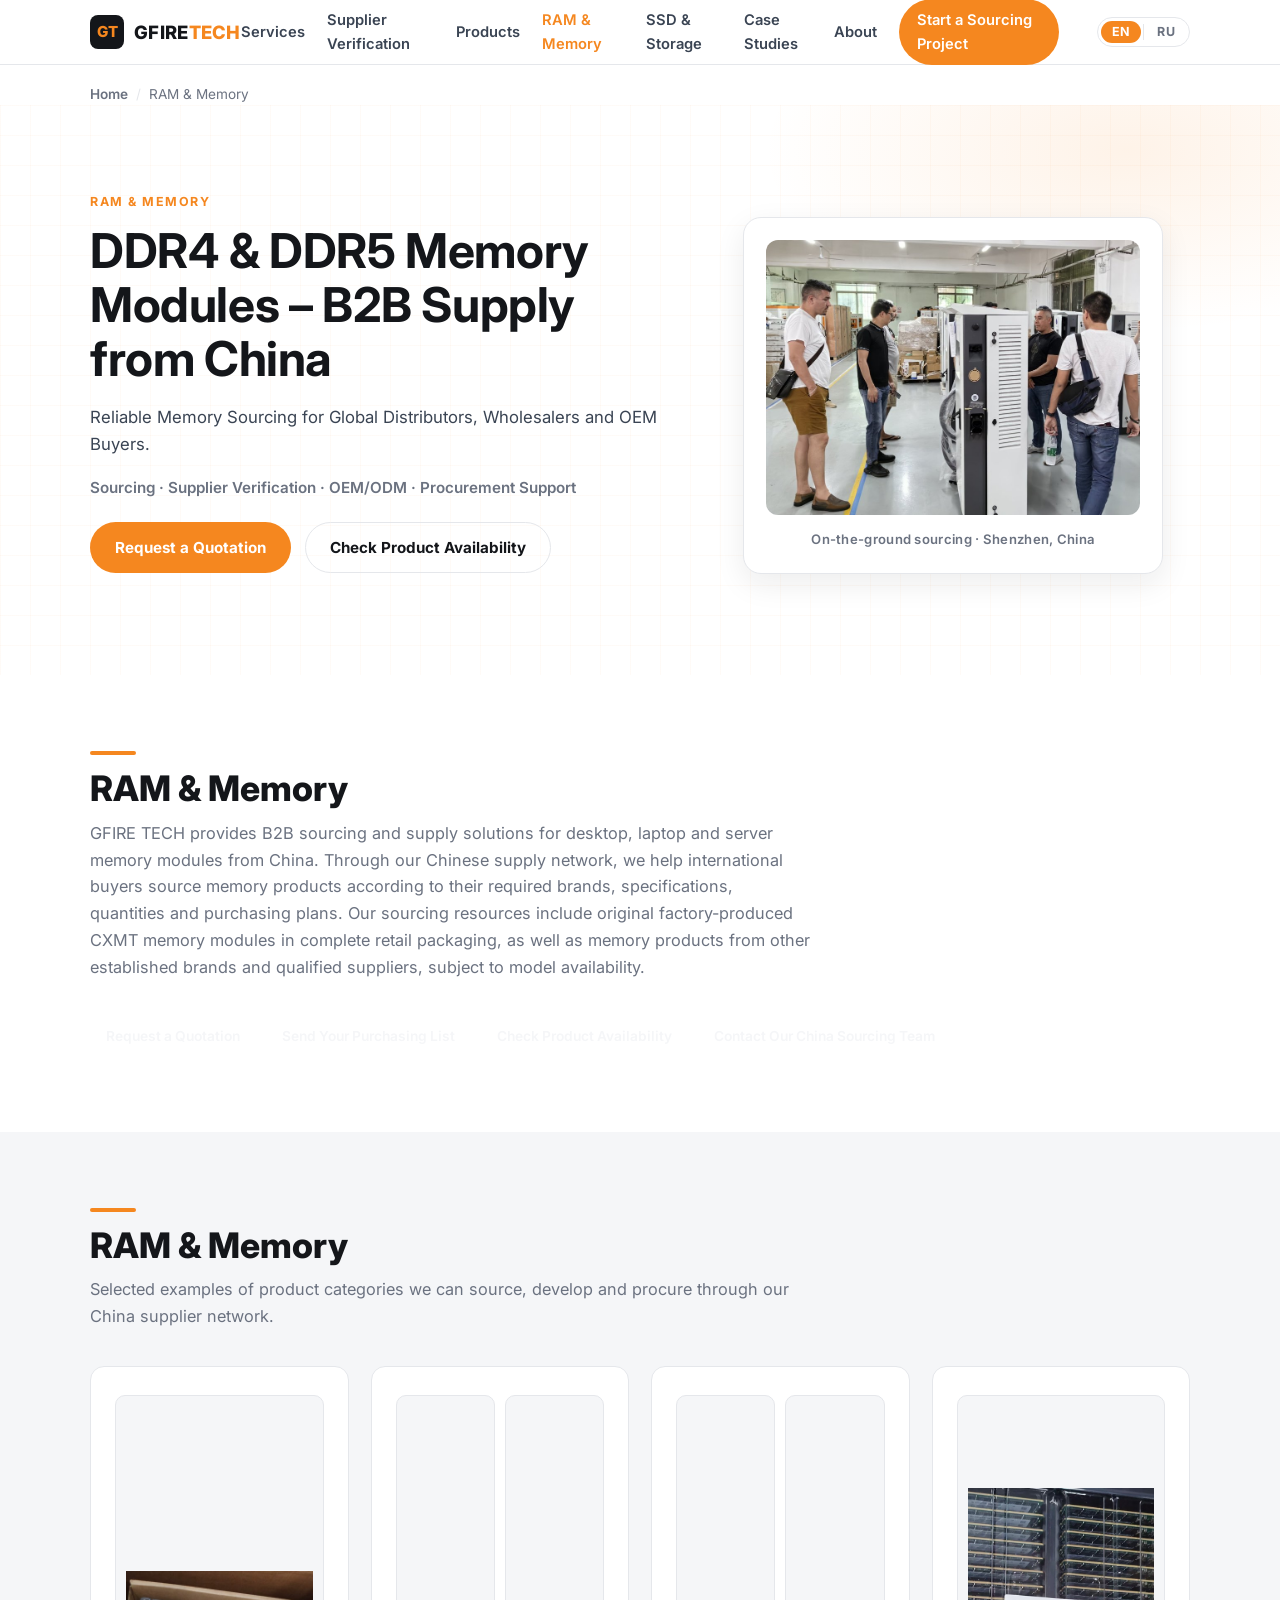
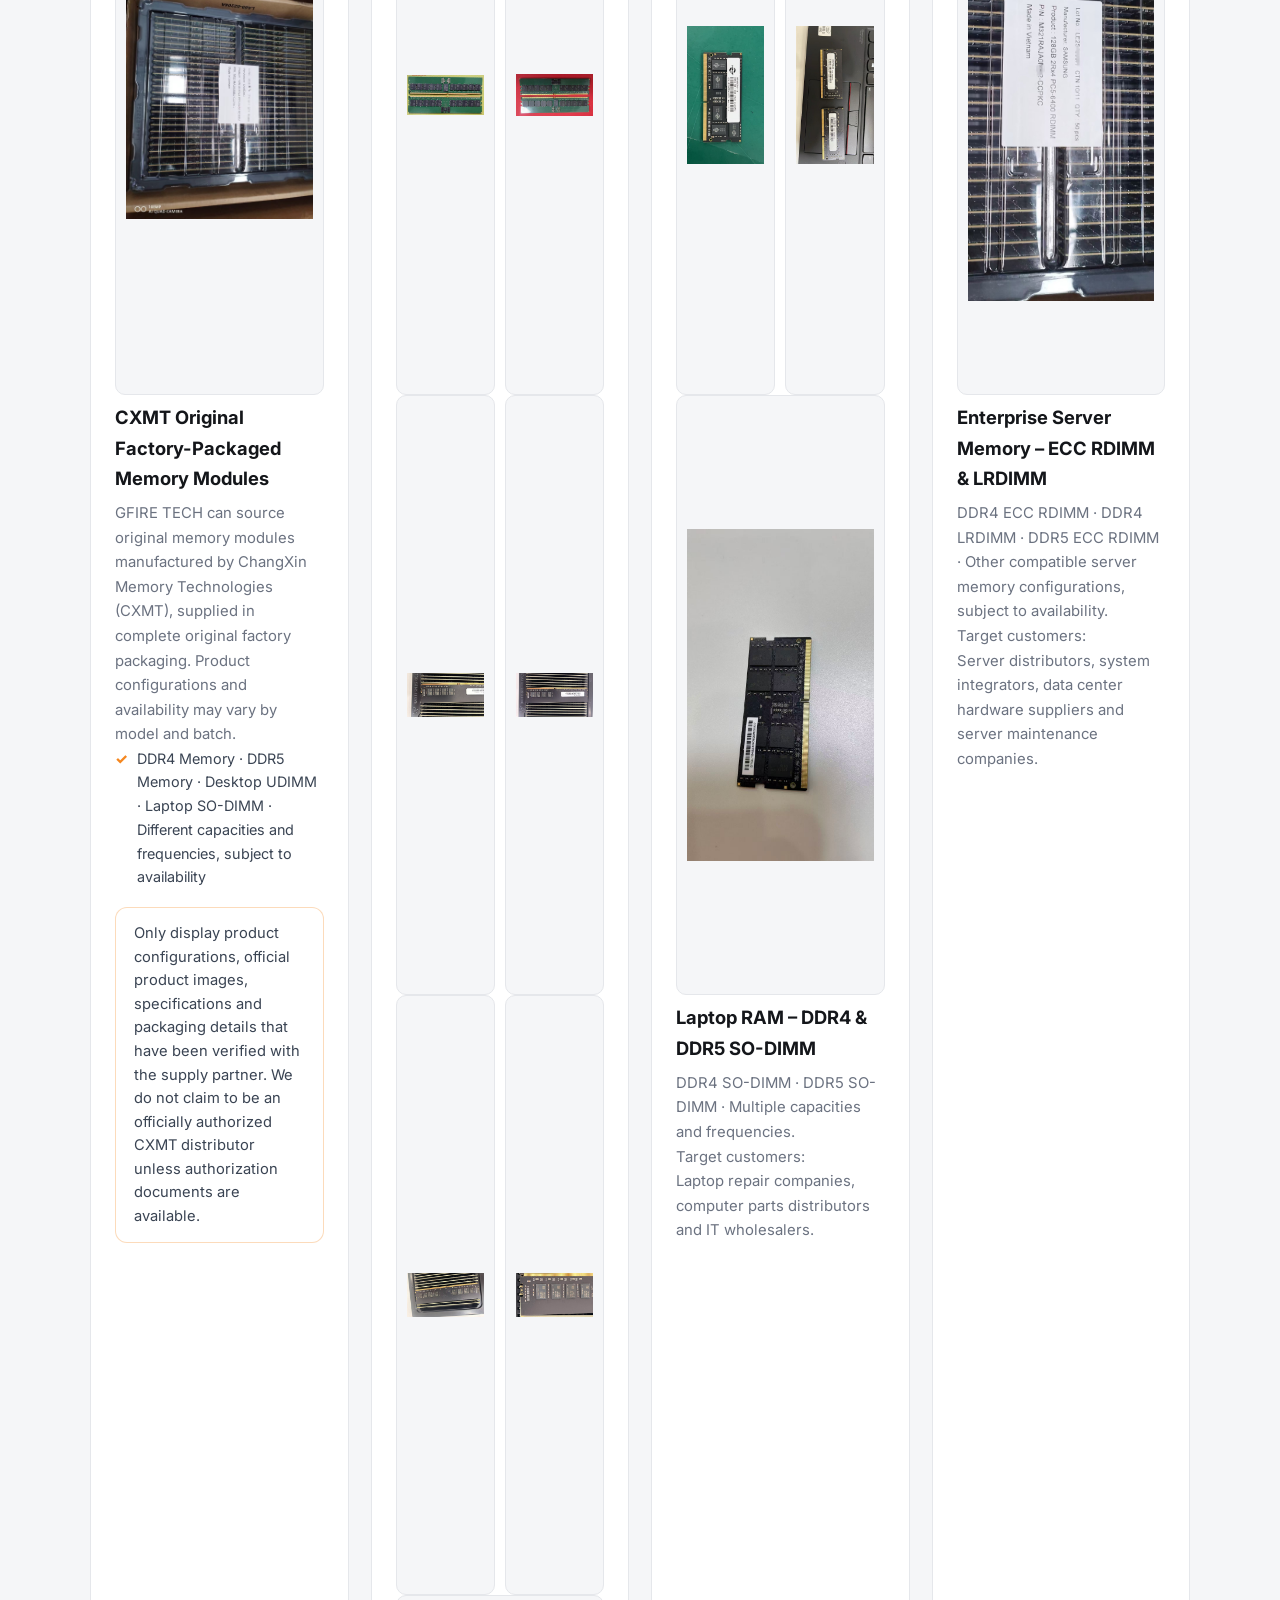
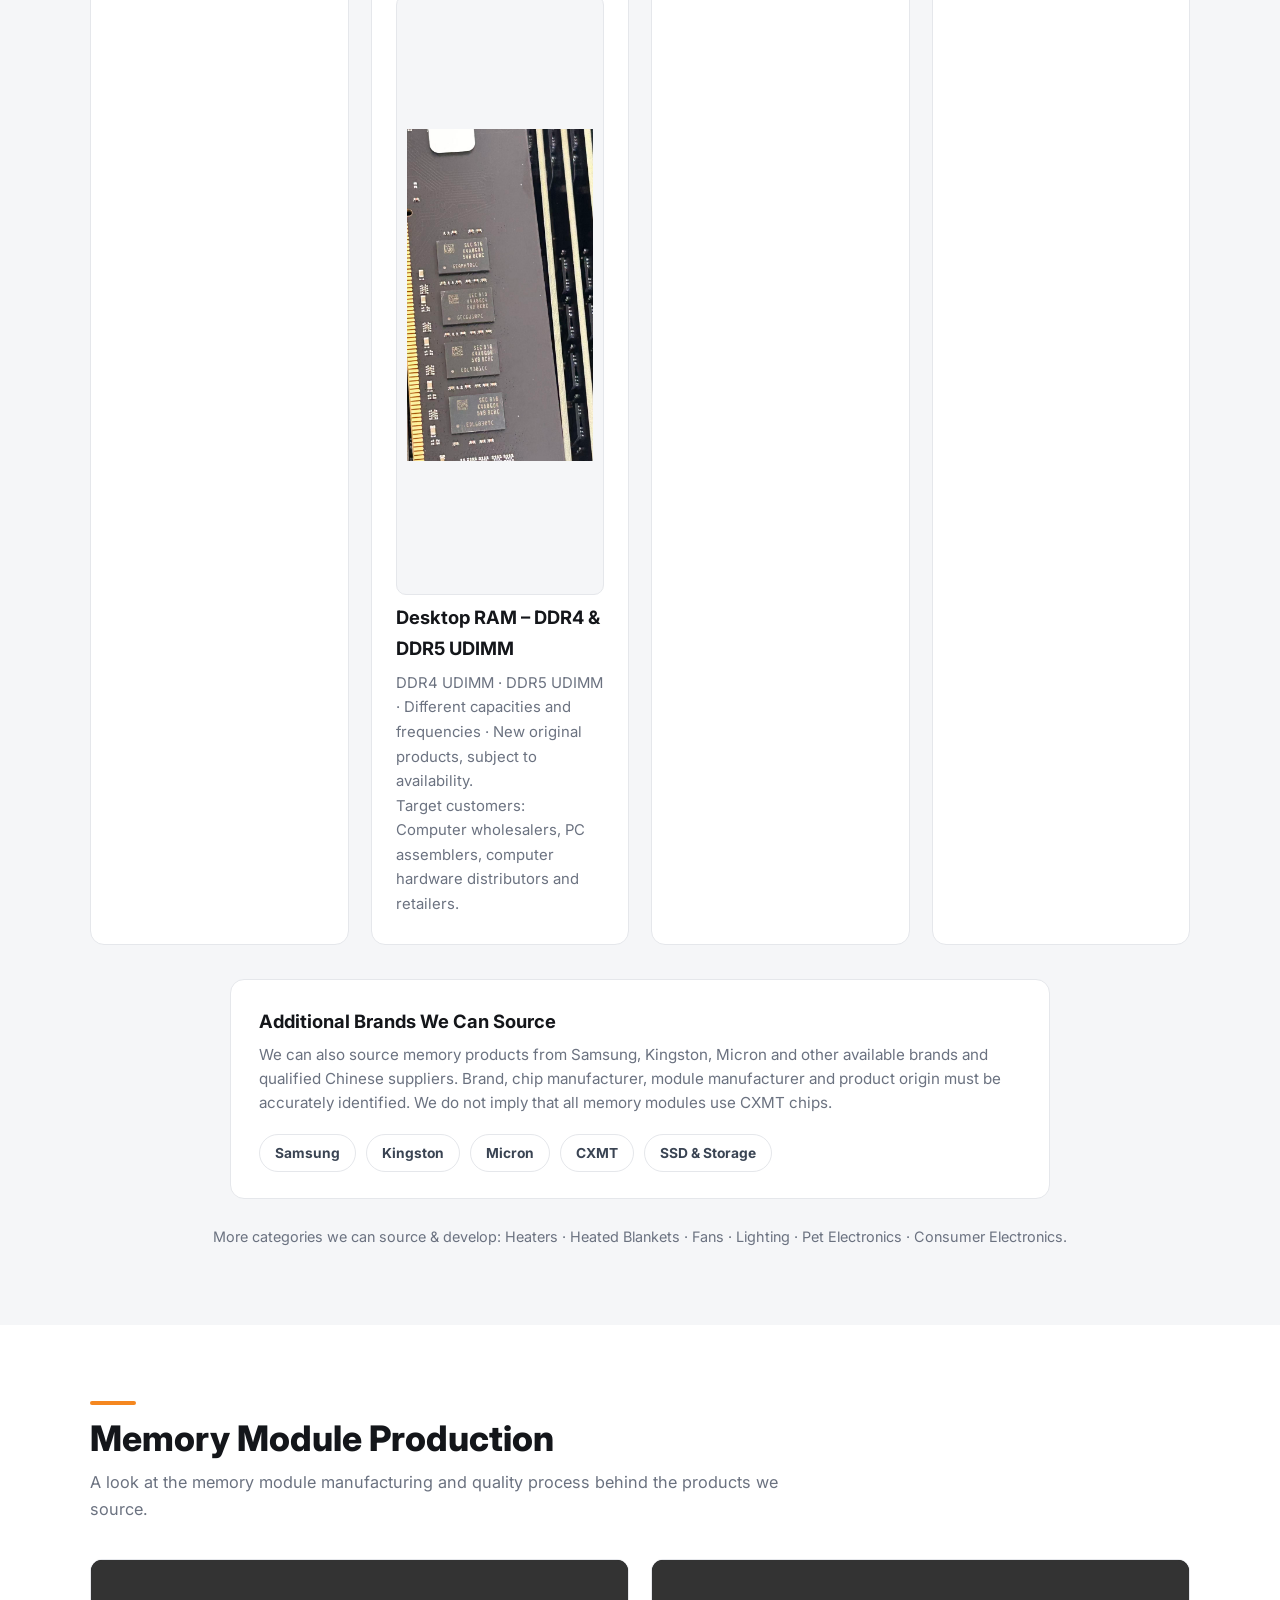
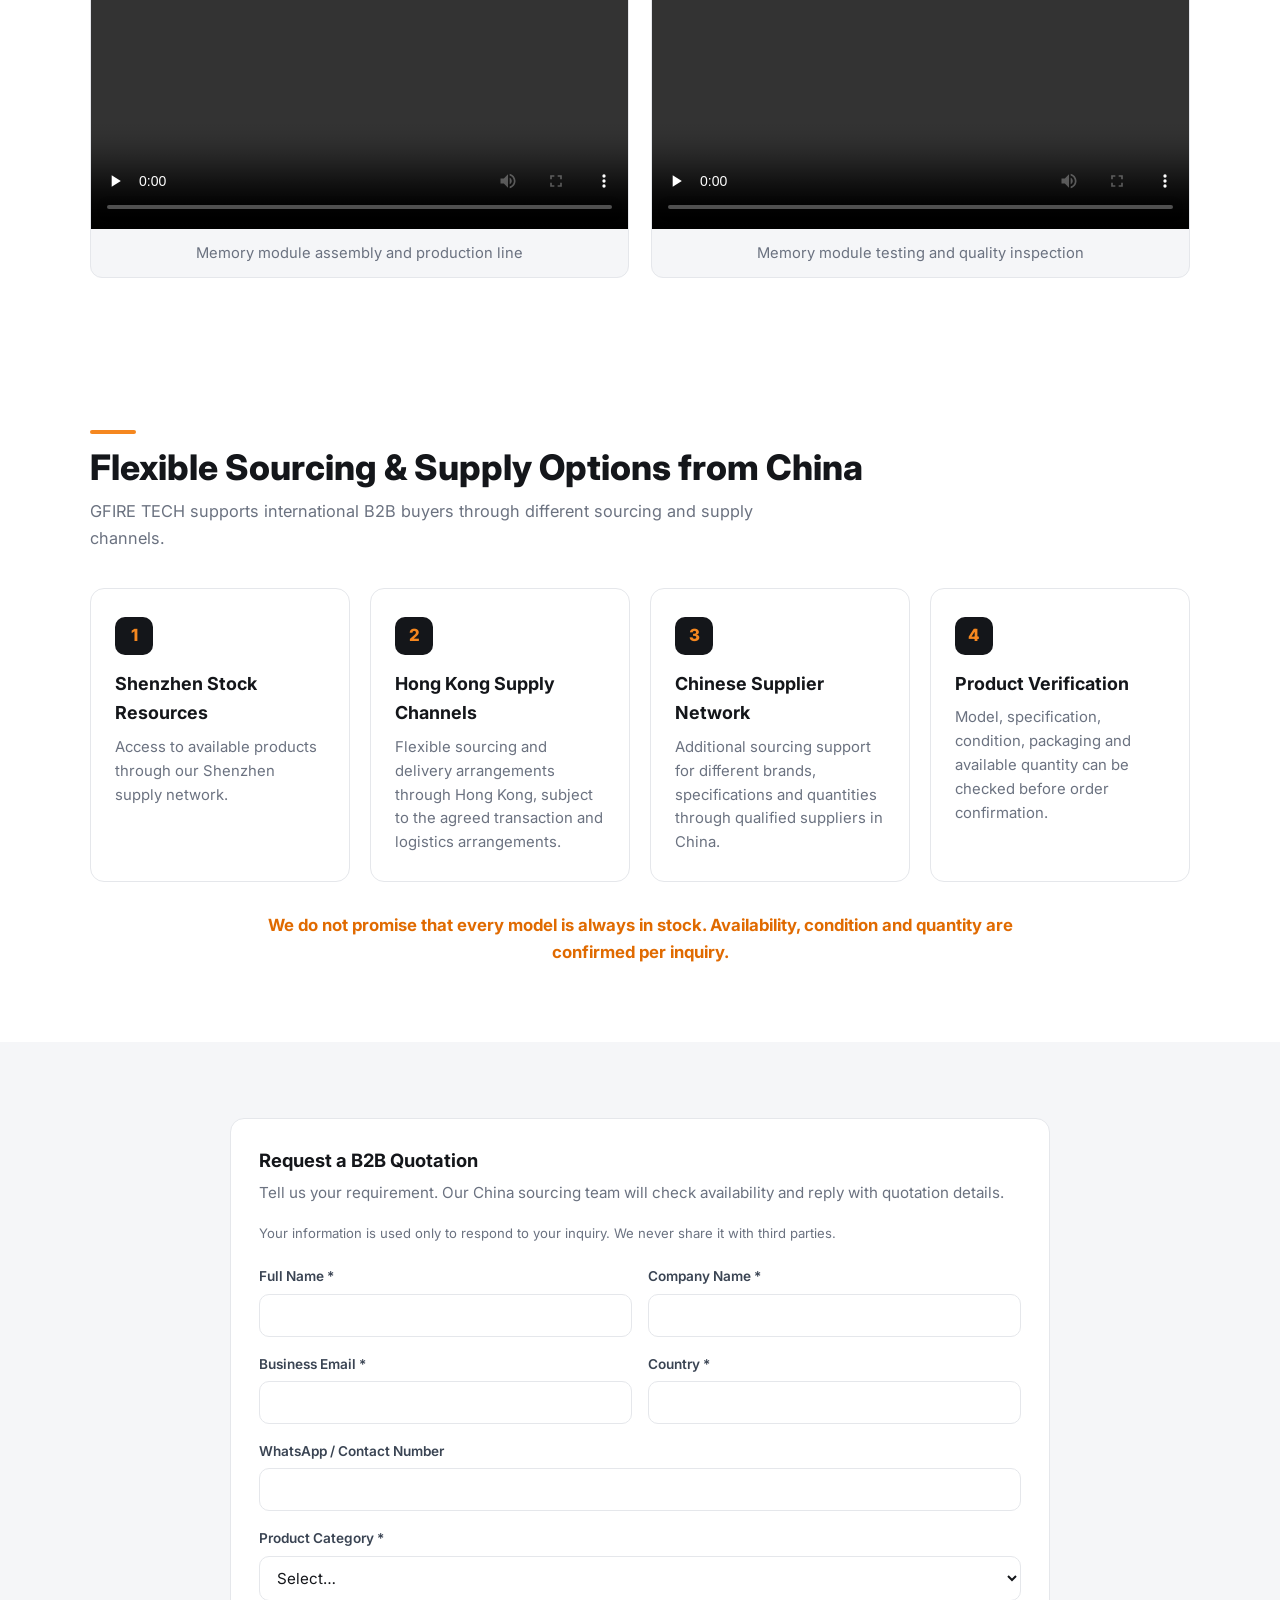
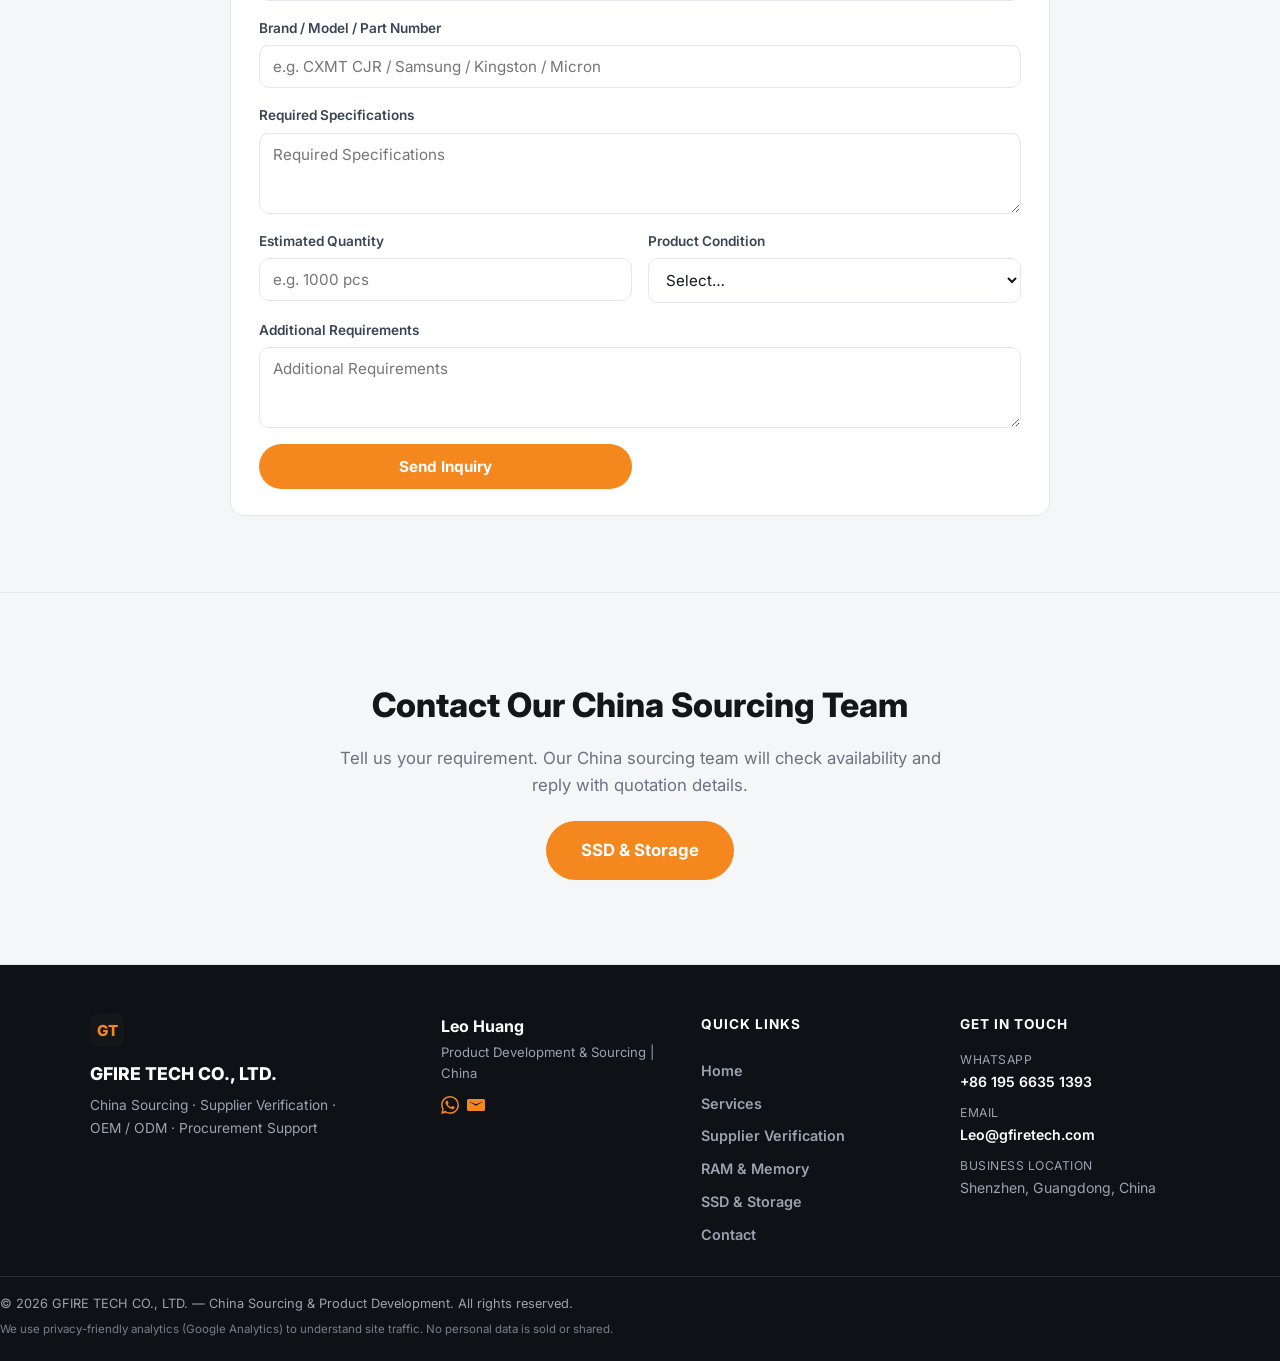
==== commit ec3f7bdf: "Add desktop DDR4 UDIMM photos to Desktop RAM card; switch SAS card to Huawei 7.68TB SAS SSD" ====
--- a/ram-memory-modules/index.html
+++ b/ram-memory-modules/index.html
@@ -139,6 +139,15 @@
               <img class="prod-photo" src="/assets/img/ram-ddr5-64g-5600.jpg" alt="Desktop DDR5 UDIMM 64GB 5600MHz memory module" loading="lazy" width="800" height="600">
               <img class="prod-photo" src="/assets/img/ram-ddr5-32g-5600.jpg" alt="Desktop DDR5 UDIMM 32GB 5600MHz memory module" loading="lazy" width="800" height="600">
             </div>
+            <div class="prod-photo-row">
+              <img class="prod-photo" src="/assets/img/ram-desktop-ddr4-3200.jpg" alt="Desktop DDR4 UDIMM 3200MHz memory module" loading="lazy" width="800" height="600">
+              <img class="prod-photo" src="/assets/img/ram-desktop-ddr4-16gb-3200.jpg" alt="Desktop DDR4 UDIMM 16GB 3200MHz memory module" loading="lazy" width="800" height="600">
+            </div>
+            <div class="prod-photo-row">
+              <img class="prod-photo" src="/assets/img/ram-desktop-ddr4-tray.jpg" alt="Tray of desktop DDR4 UDIMM memory modules" loading="lazy" width="800" height="600">
+              <img class="prod-photo" src="/assets/img/ram-desktop-ddr4-detail1.jpg" alt="Desktop DDR4 memory module, detail view" loading="lazy" width="800" height="600">
+            </div>
+            <img class="prod-photo" src="/assets/img/ram-desktop-ddr4-detail2.jpg" alt="Desktop DDR4 memory module, detail view" loading="lazy" width="800" height="600">
             <h3 data-i18n="ram_cat2_t">Desktop RAM – DDR4 & DDR5 UDIMM</h3>
             <p data-i18n="ram_cat2_p">DDR4 UDIMM · DDR5 UDIMM · Different capacities and frequencies · New original products, subject to availability.</p>
             <p class="about-sub" data-i18n="ram_target_cust">Target customers:</p>
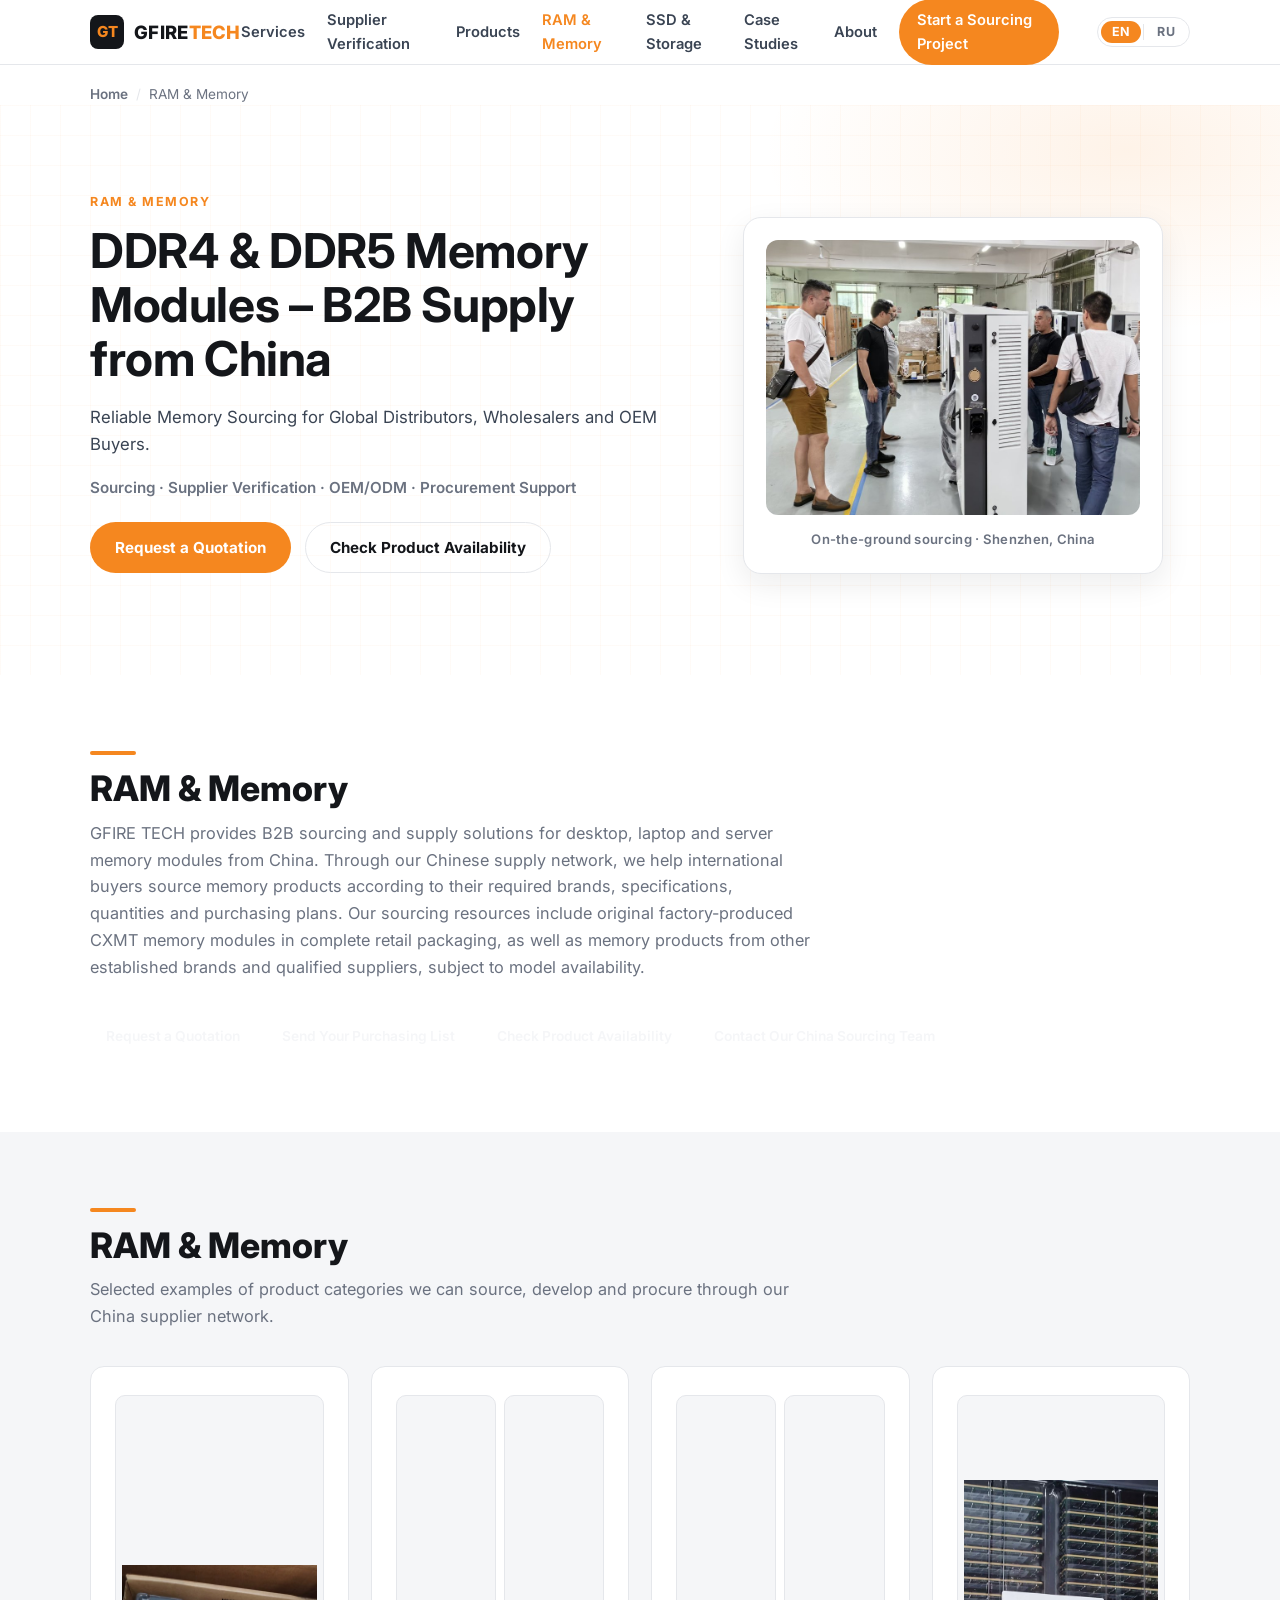
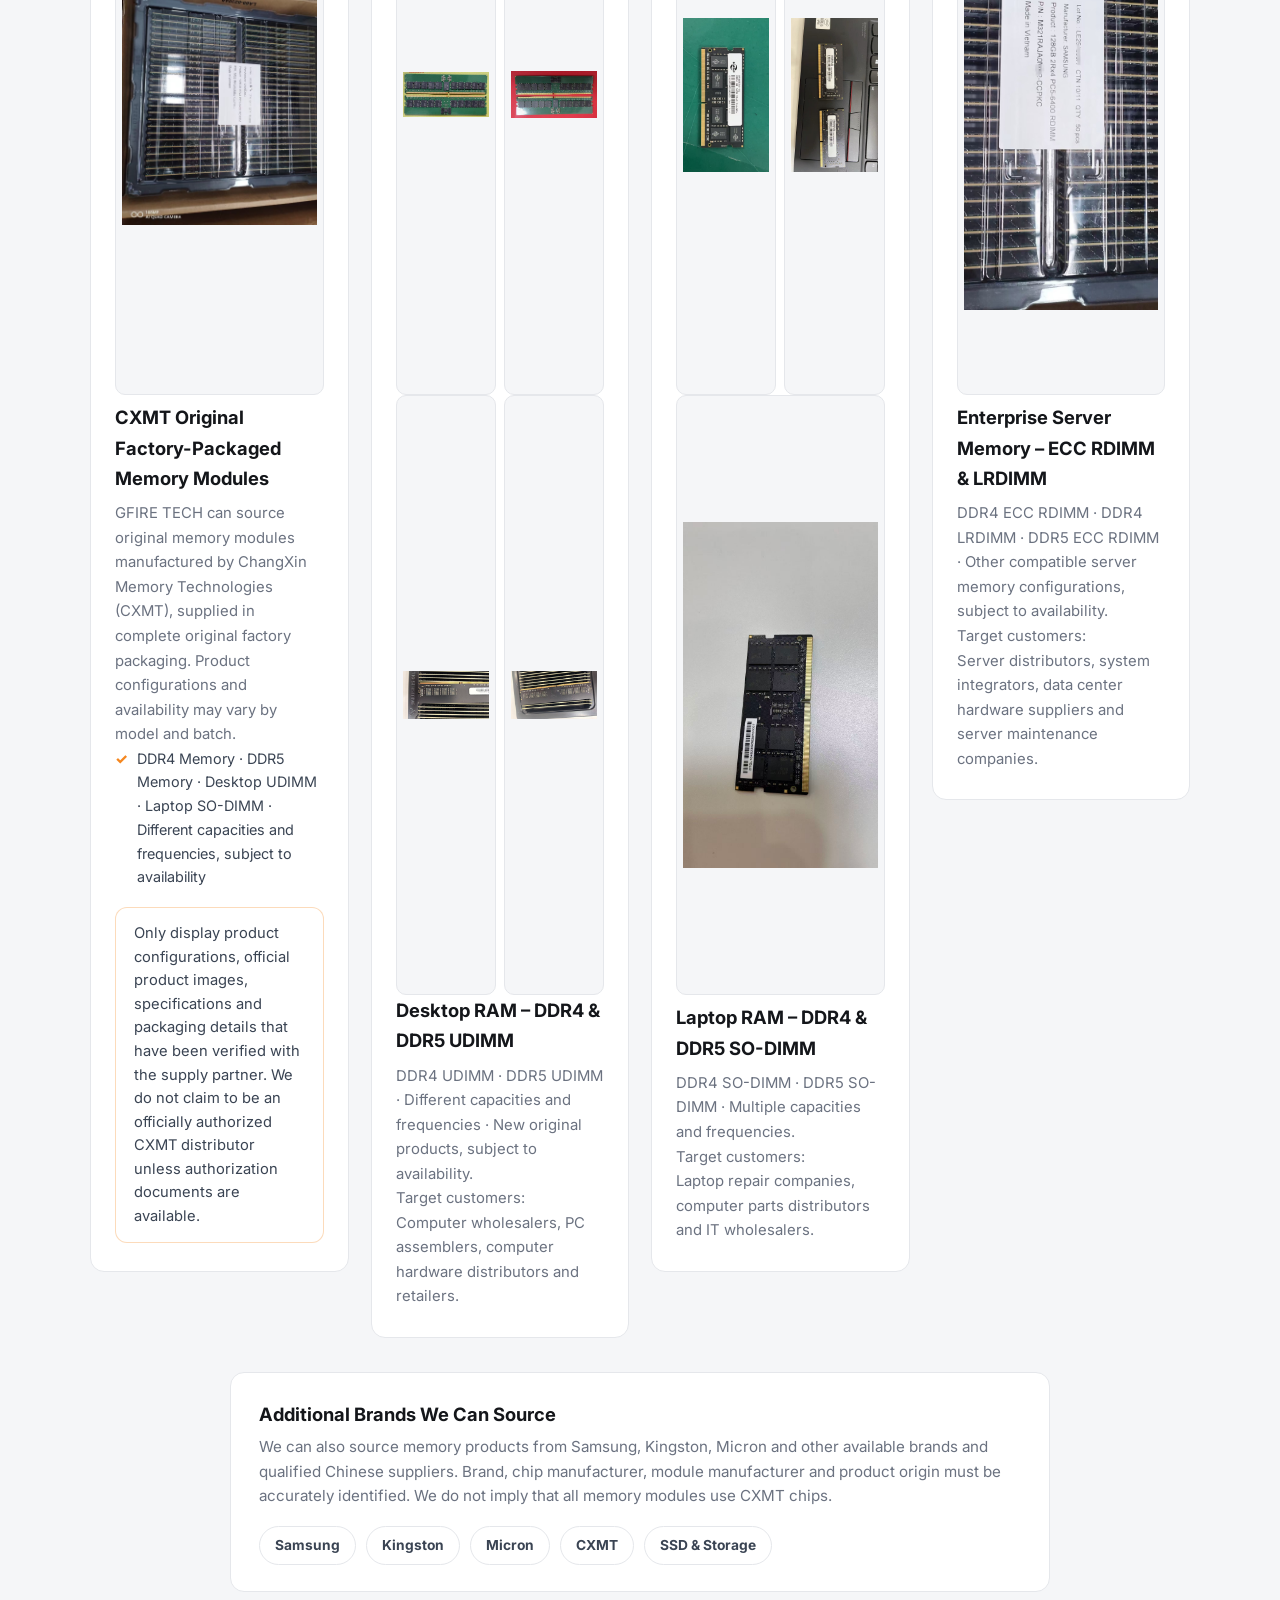
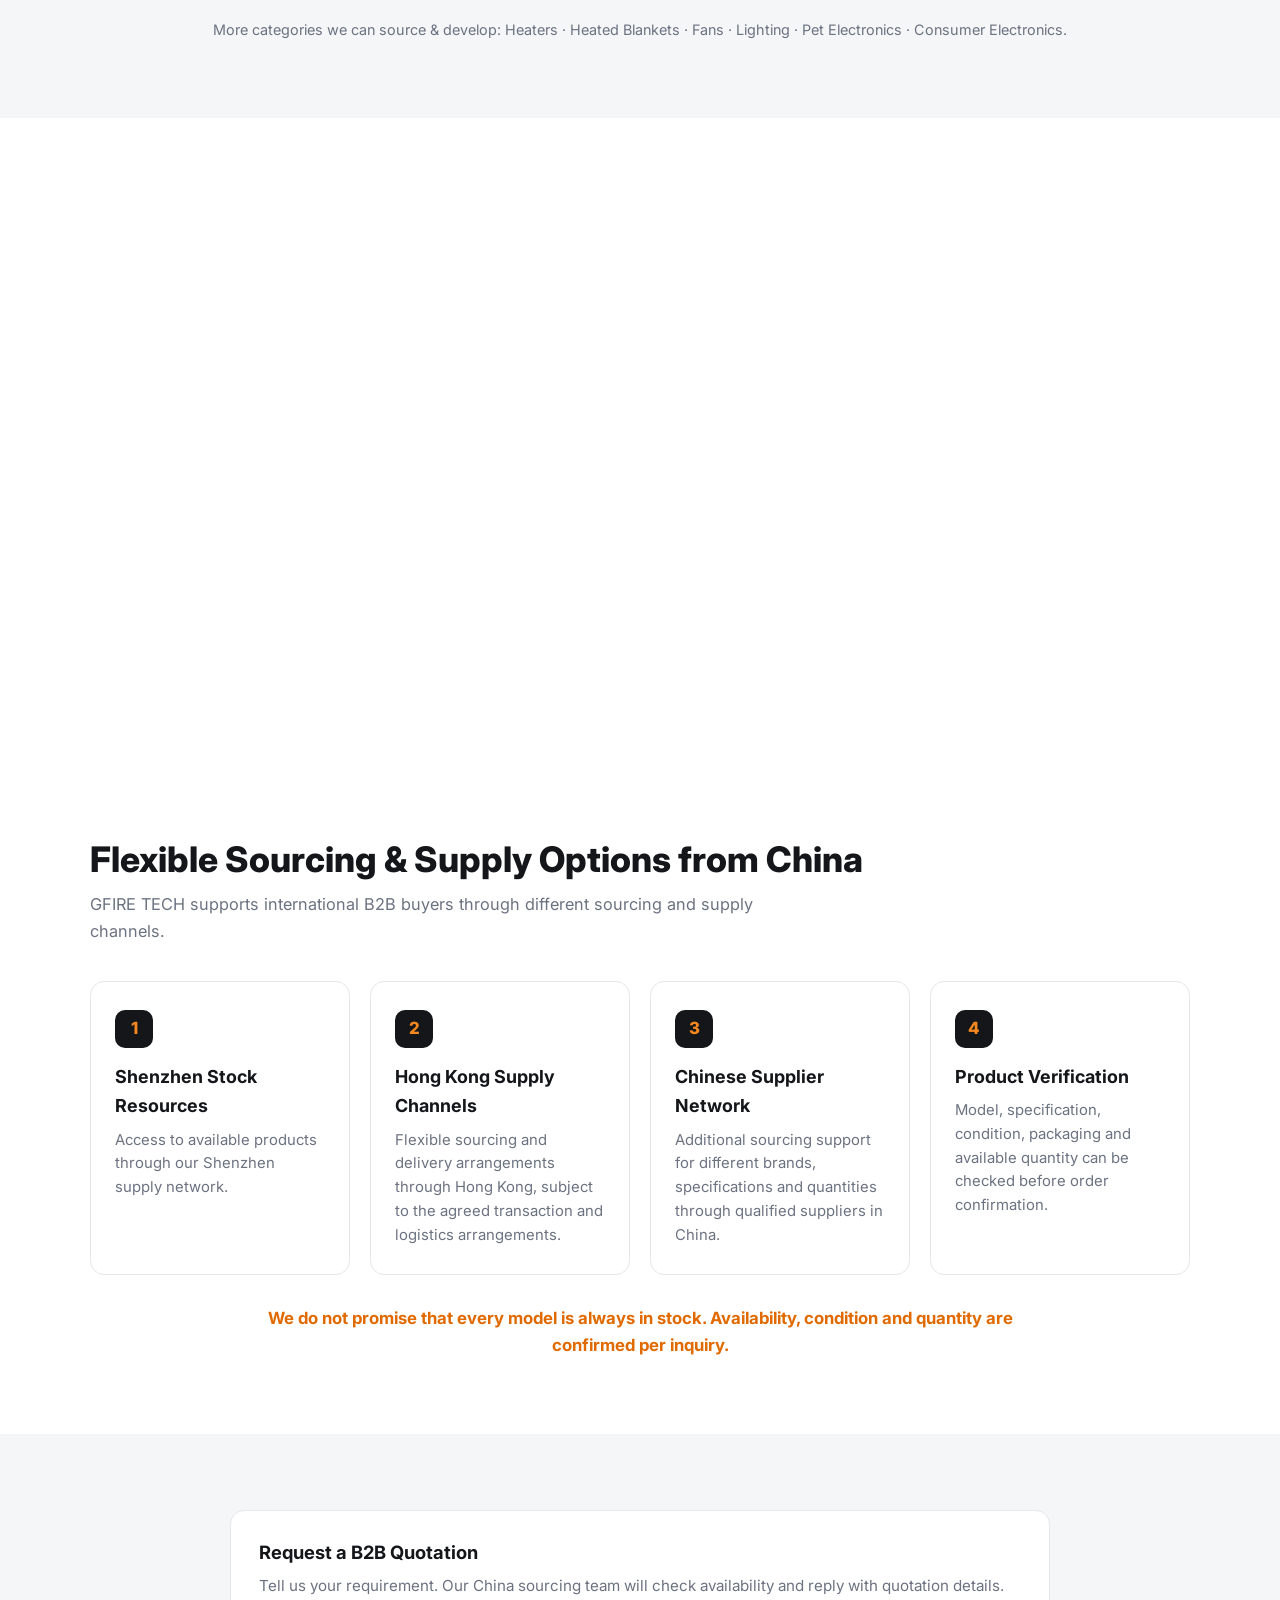
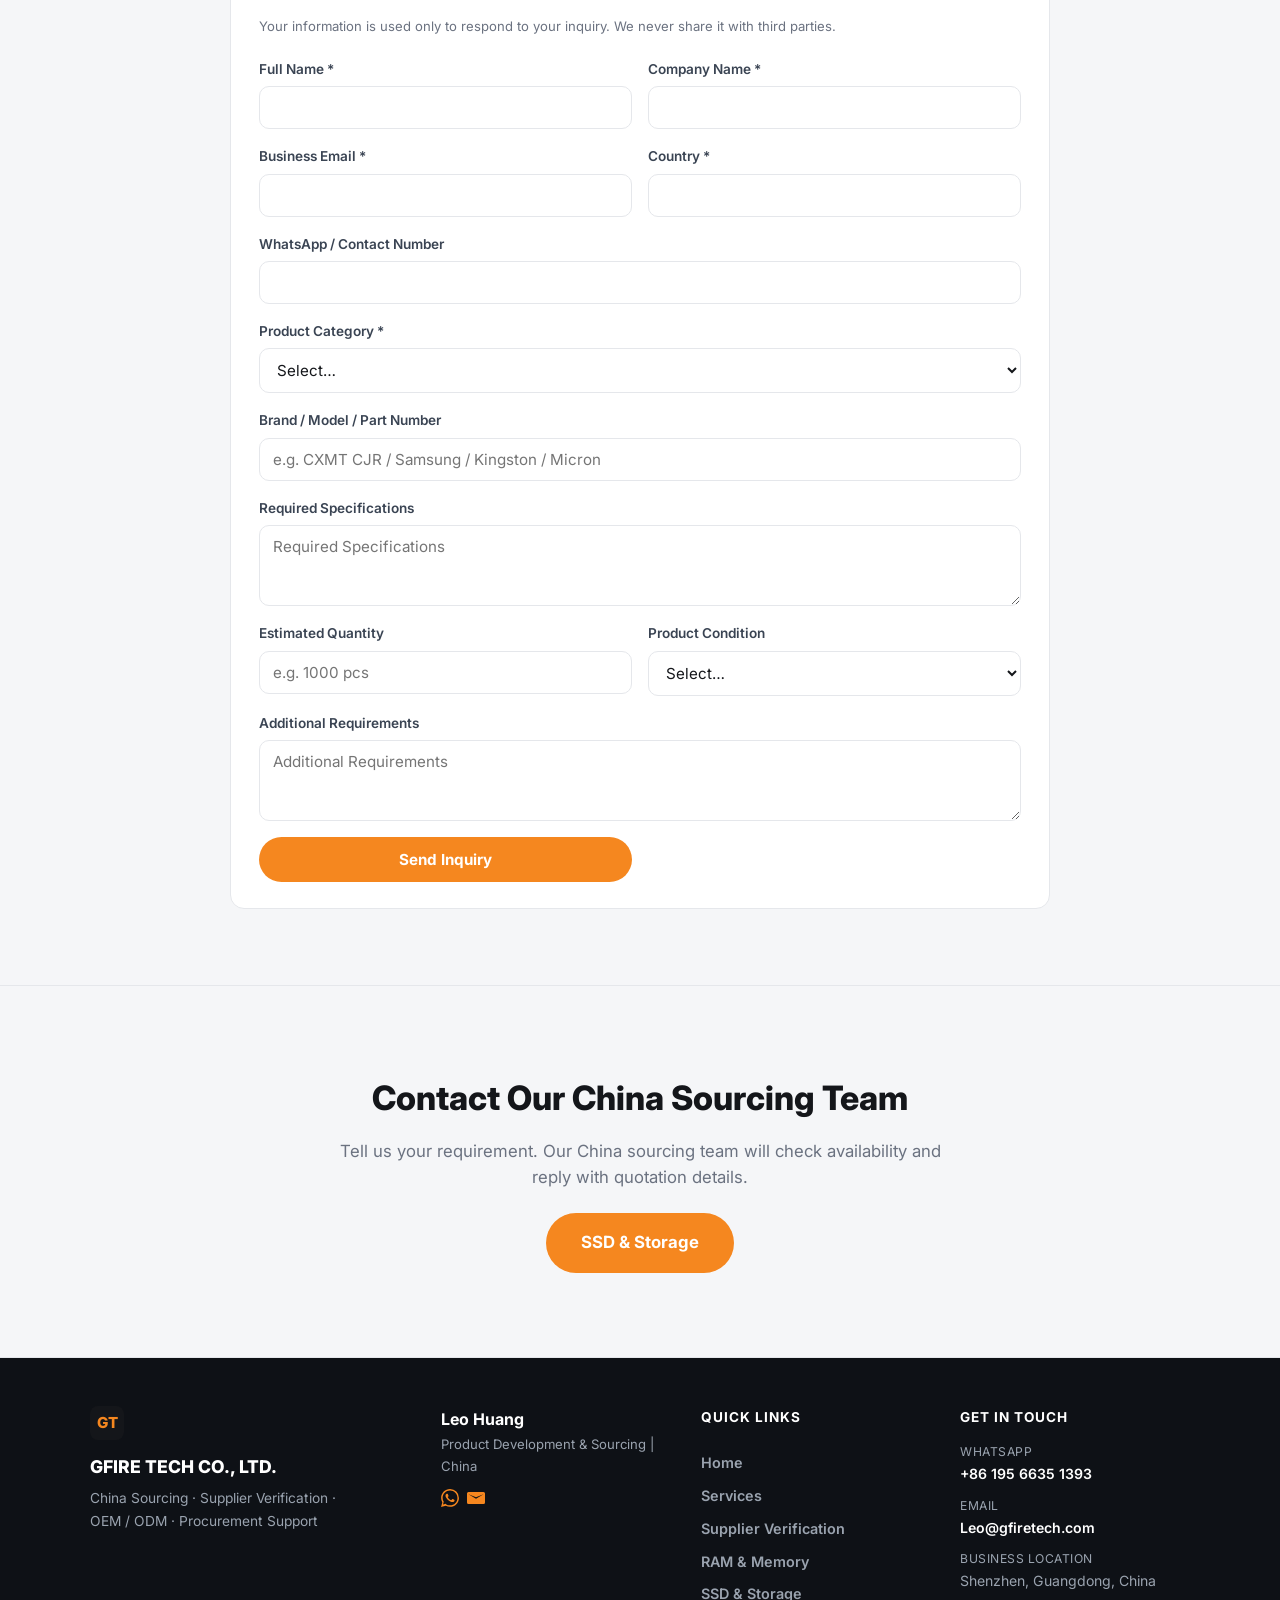
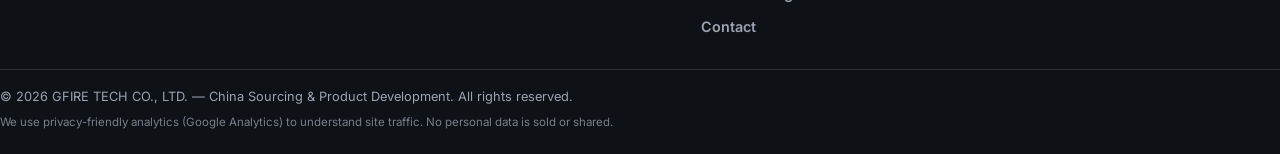
==== commit 5cc77711: "Fix RAM page blank space: stop card stretch, balance Desktop gallery, tighten photo frames" ====
--- a/ram-memory-modules/index.html
+++ b/ram-memory-modules/index.html
@@ -141,13 +141,8 @@
             </div>
             <div class="prod-photo-row">
               <img class="prod-photo" src="/assets/img/ram-desktop-ddr4-3200.jpg" alt="Desktop DDR4 UDIMM 3200MHz memory module" loading="lazy" width="800" height="600">
-              <img class="prod-photo" src="/assets/img/ram-desktop-ddr4-16gb-3200.jpg" alt="Desktop DDR4 UDIMM 16GB 3200MHz memory module" loading="lazy" width="800" height="600">
-            </div>
-            <div class="prod-photo-row">
               <img class="prod-photo" src="/assets/img/ram-desktop-ddr4-tray.jpg" alt="Tray of desktop DDR4 UDIMM memory modules" loading="lazy" width="800" height="600">
-              <img class="prod-photo" src="/assets/img/ram-desktop-ddr4-detail1.jpg" alt="Desktop DDR4 memory module, detail view" loading="lazy" width="800" height="600">
-            </div>
-            <img class="prod-photo" src="/assets/img/ram-desktop-ddr4-detail2.jpg" alt="Desktop DDR4 memory module, detail view" loading="lazy" width="800" height="600">
+            </div>
             <h3 data-i18n="ram_cat2_t">Desktop RAM – DDR4 & DDR5 UDIMM</h3>
             <p data-i18n="ram_cat2_p">DDR4 UDIMM · DDR5 UDIMM · Different capacities and frequencies · New original products, subject to availability.</p>
             <p class="about-sub" data-i18n="ram_target_cust">Target customers:</p>
@@ -167,7 +162,7 @@
           </article>
 
           <article class="service-card">
-            <img class="prod-photo" src="/assets/img/ram-samsung-ddr5-rdimm.jpg" alt="Samsung 128GB server ECC RDIMM memory modules" loading="lazy" width="800" height="600">
+            <img class="prod-photo portrait" src="/assets/img/ram-samsung-ddr5-rdimm.jpg" alt="Samsung 128GB server ECC RDIMM memory modules" loading="lazy" width="800" height="600">
             <h3 data-i18n="ram_cat4_t">Enterprise Server Memory – ECC RDIMM & LRDIMM</h3>
             <p data-i18n="ram_cat4_p">DDR4 ECC RDIMM · DDR4 LRDIMM · DDR5 ECC RDIMM · Other compatible server memory configurations, subject to availability.</p>
             <p class="about-sub" data-i18n="ram_target_cust">Target customers:</p>
--- a/assets/css/styles.css
+++ b/assets/css/styles.css
@@ -207,7 +207,7 @@
 .section-sub.light { color: var(--on-dark-muted); margin: 14px 0 0; }
 
 /* ---------- SECTION 03 核心能力 ---------- */
-.service-grid { display: grid; grid-template-columns: repeat(auto-fit, minmax(230px, 1fr)); gap: 22px; }
+.service-grid { display: grid; grid-template-columns: repeat(auto-fit, minmax(230px, 1fr)); gap: 22px; align-items: start; }
 .service-card {
   background: #fff; border: 1px solid var(--border); border-radius: var(--radius);
   padding: 28px 24px; transition: transform .15s, box-shadow .15s, border-color .15s;
--- a/assets/css/i18n.css
+++ b/assets/css/i18n.css
@@ -86,12 +86,14 @@
   border-radius: 10px;
   background: var(--bg-alt);
   border: 1px solid var(--border);
-  padding: 10px;
+  padding: 6px;
   box-sizing: border-box;
 }
+/* 竖构图产品照（如服务器 RDIMM）用更接近原比例的画框，减少两侧留白 */
+.prod-photo.portrait { aspect-ratio: 3 / 4; }
 
 /* ---------- New landing page: two-up product photo gallery ---------- */
-.prod-photo-row { display: flex; gap: 10px; }
+.prod-photo-row { display: flex; gap: 8px; }
 .prod-photo-row .prod-photo { flex: 1 1 0; min-width: 0; }
 
 /* ---------- New landing page: brand chips (additional brands) ---------- */
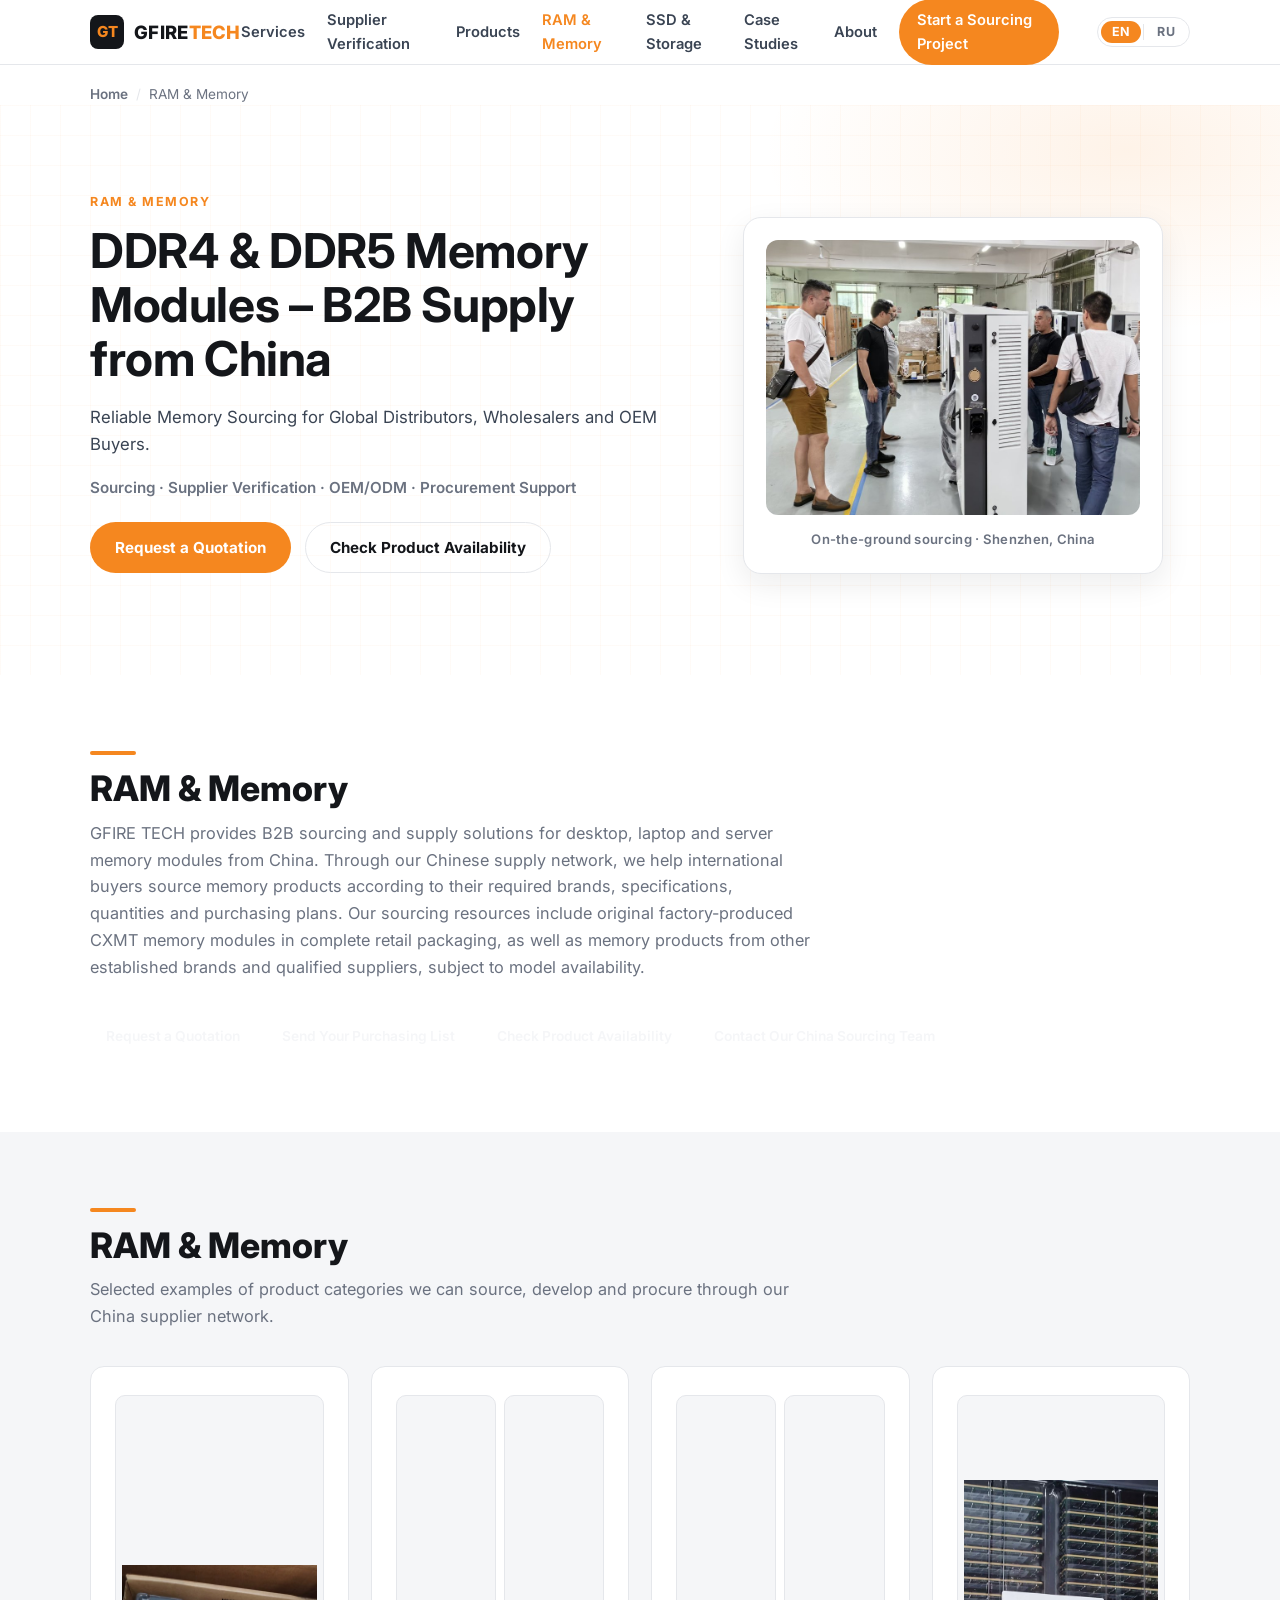
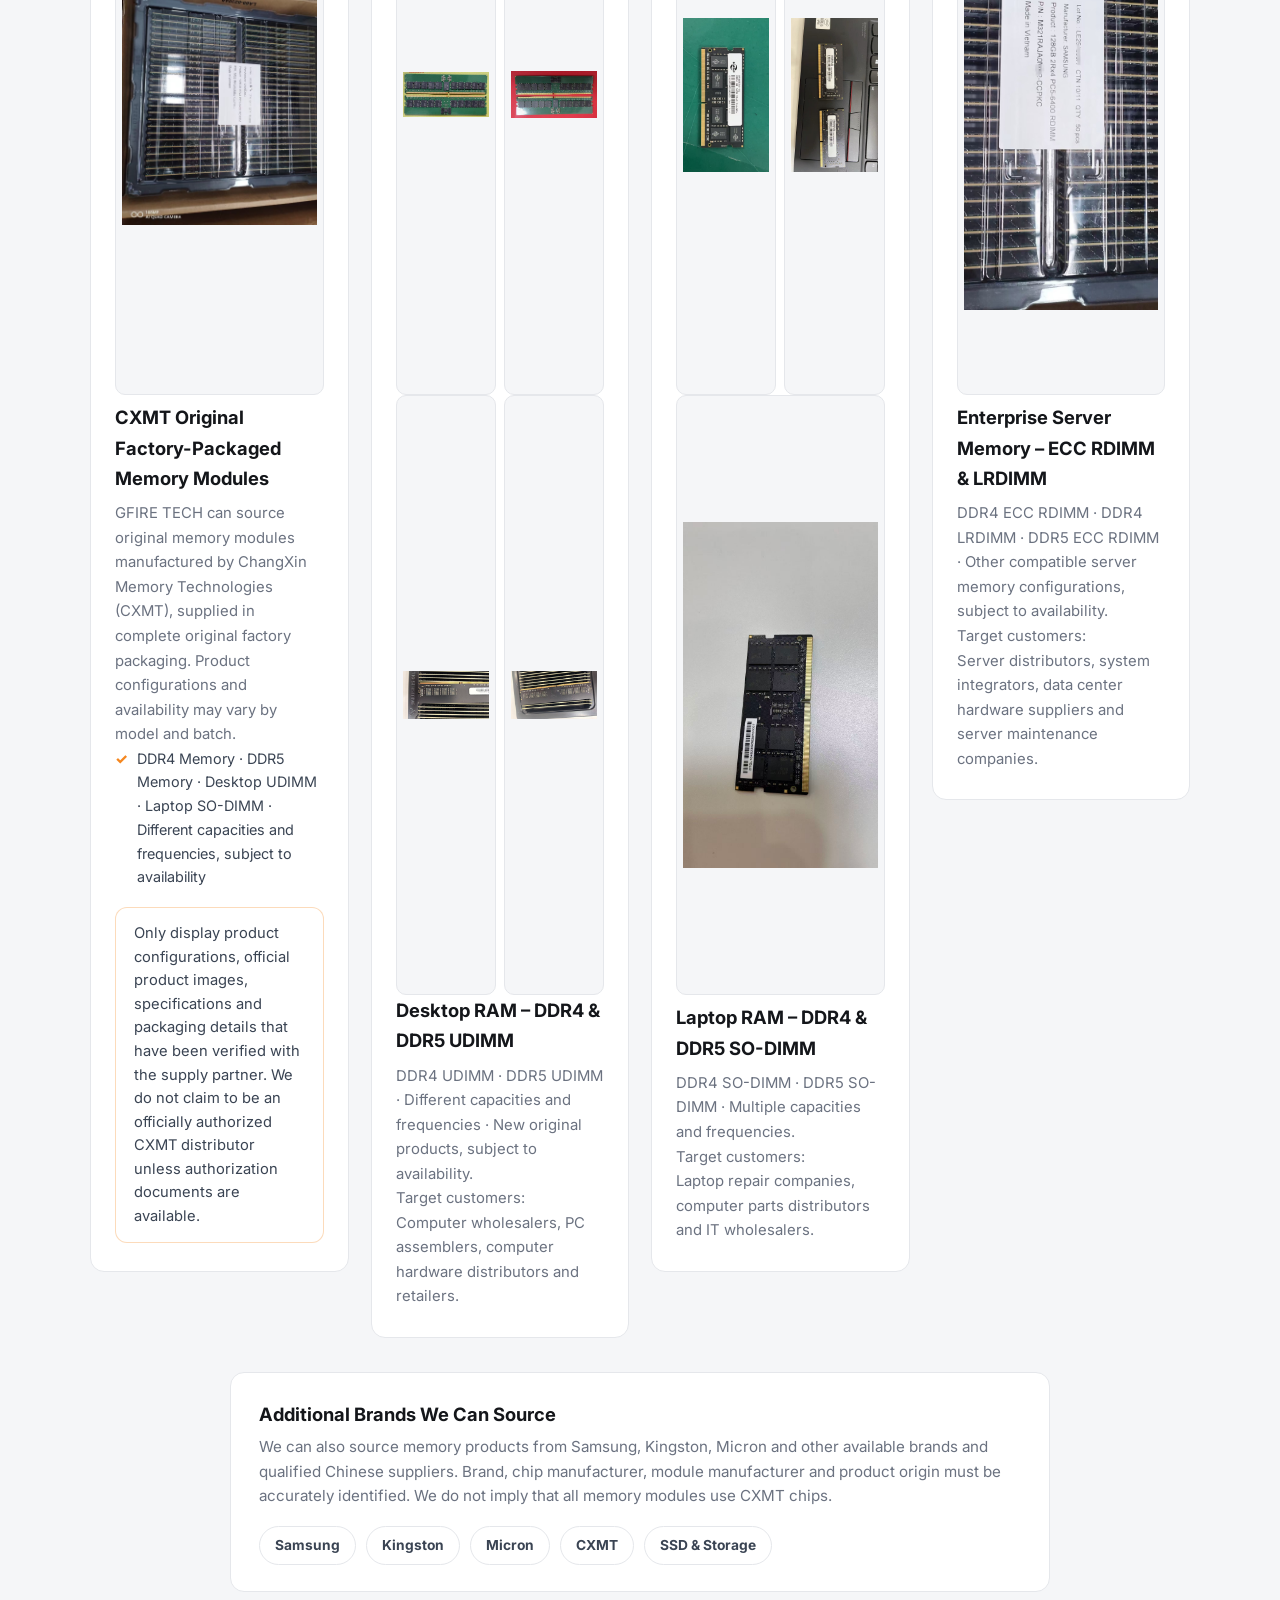
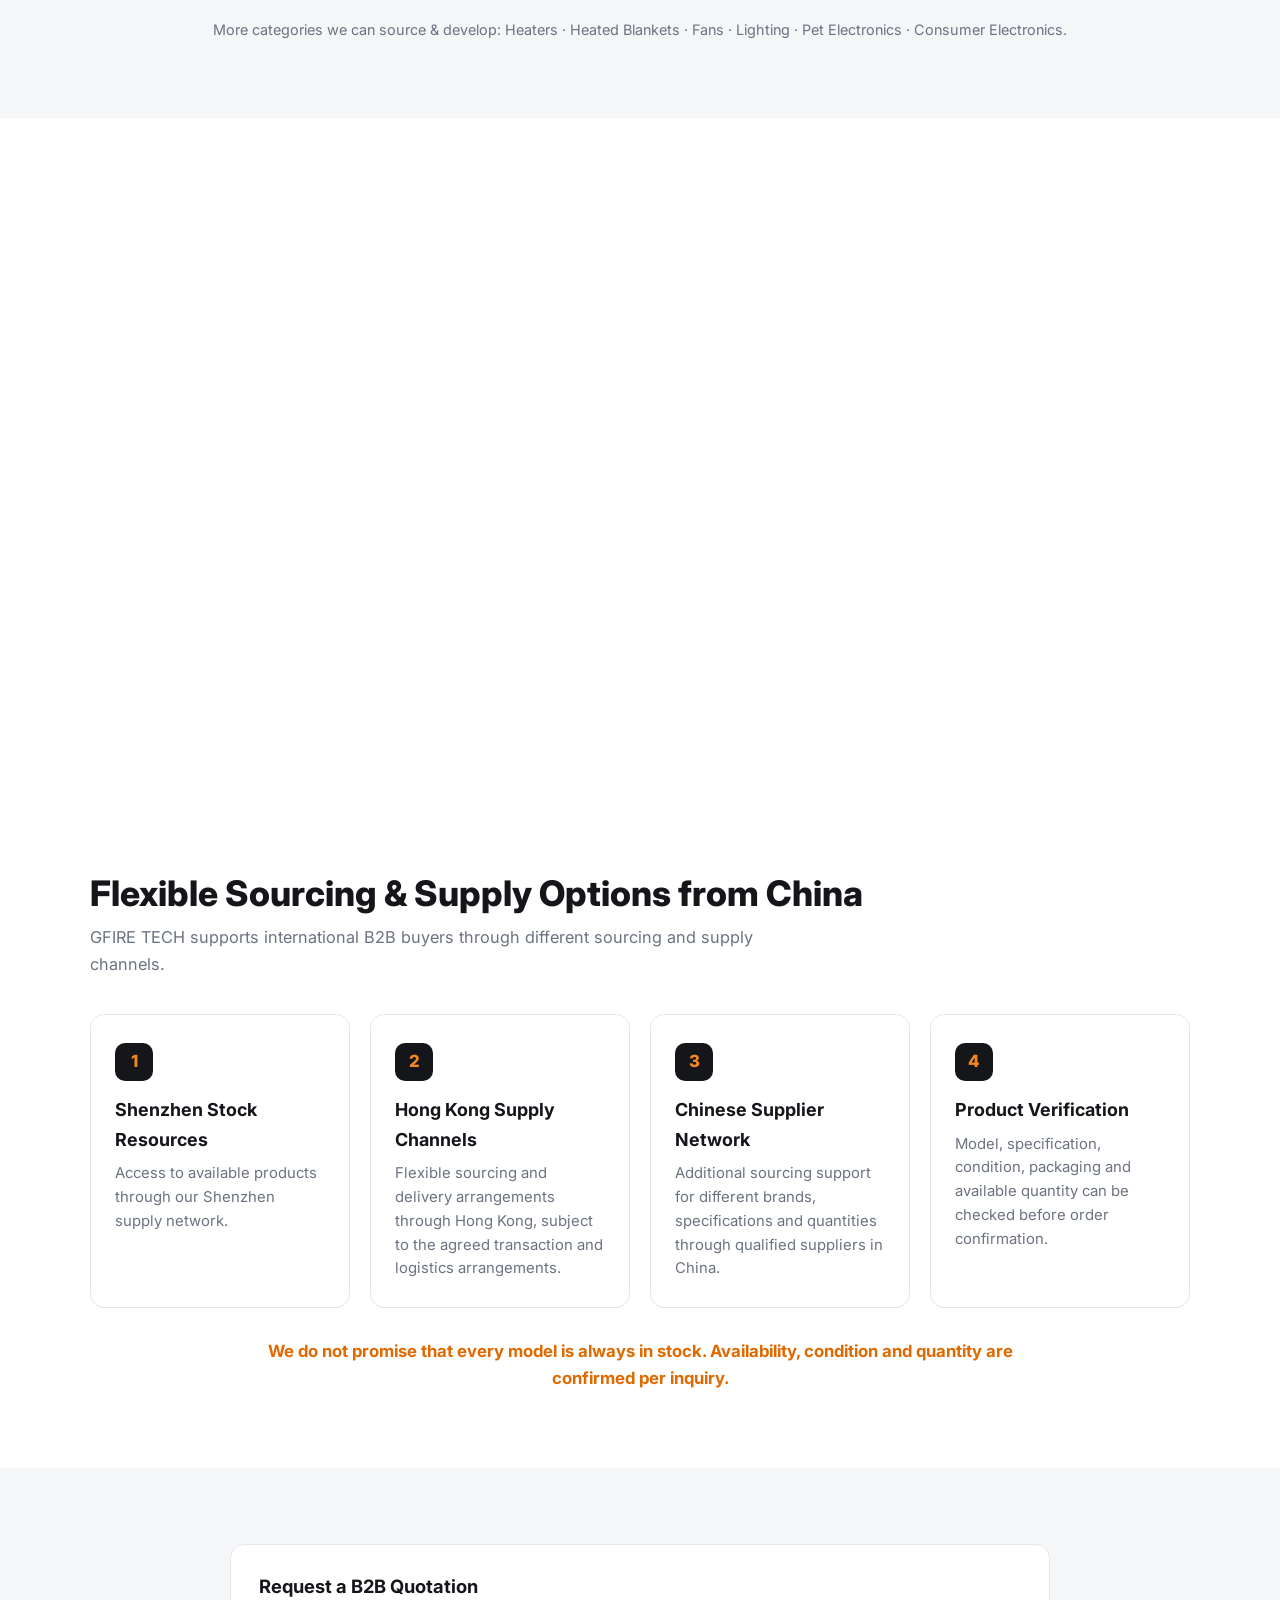
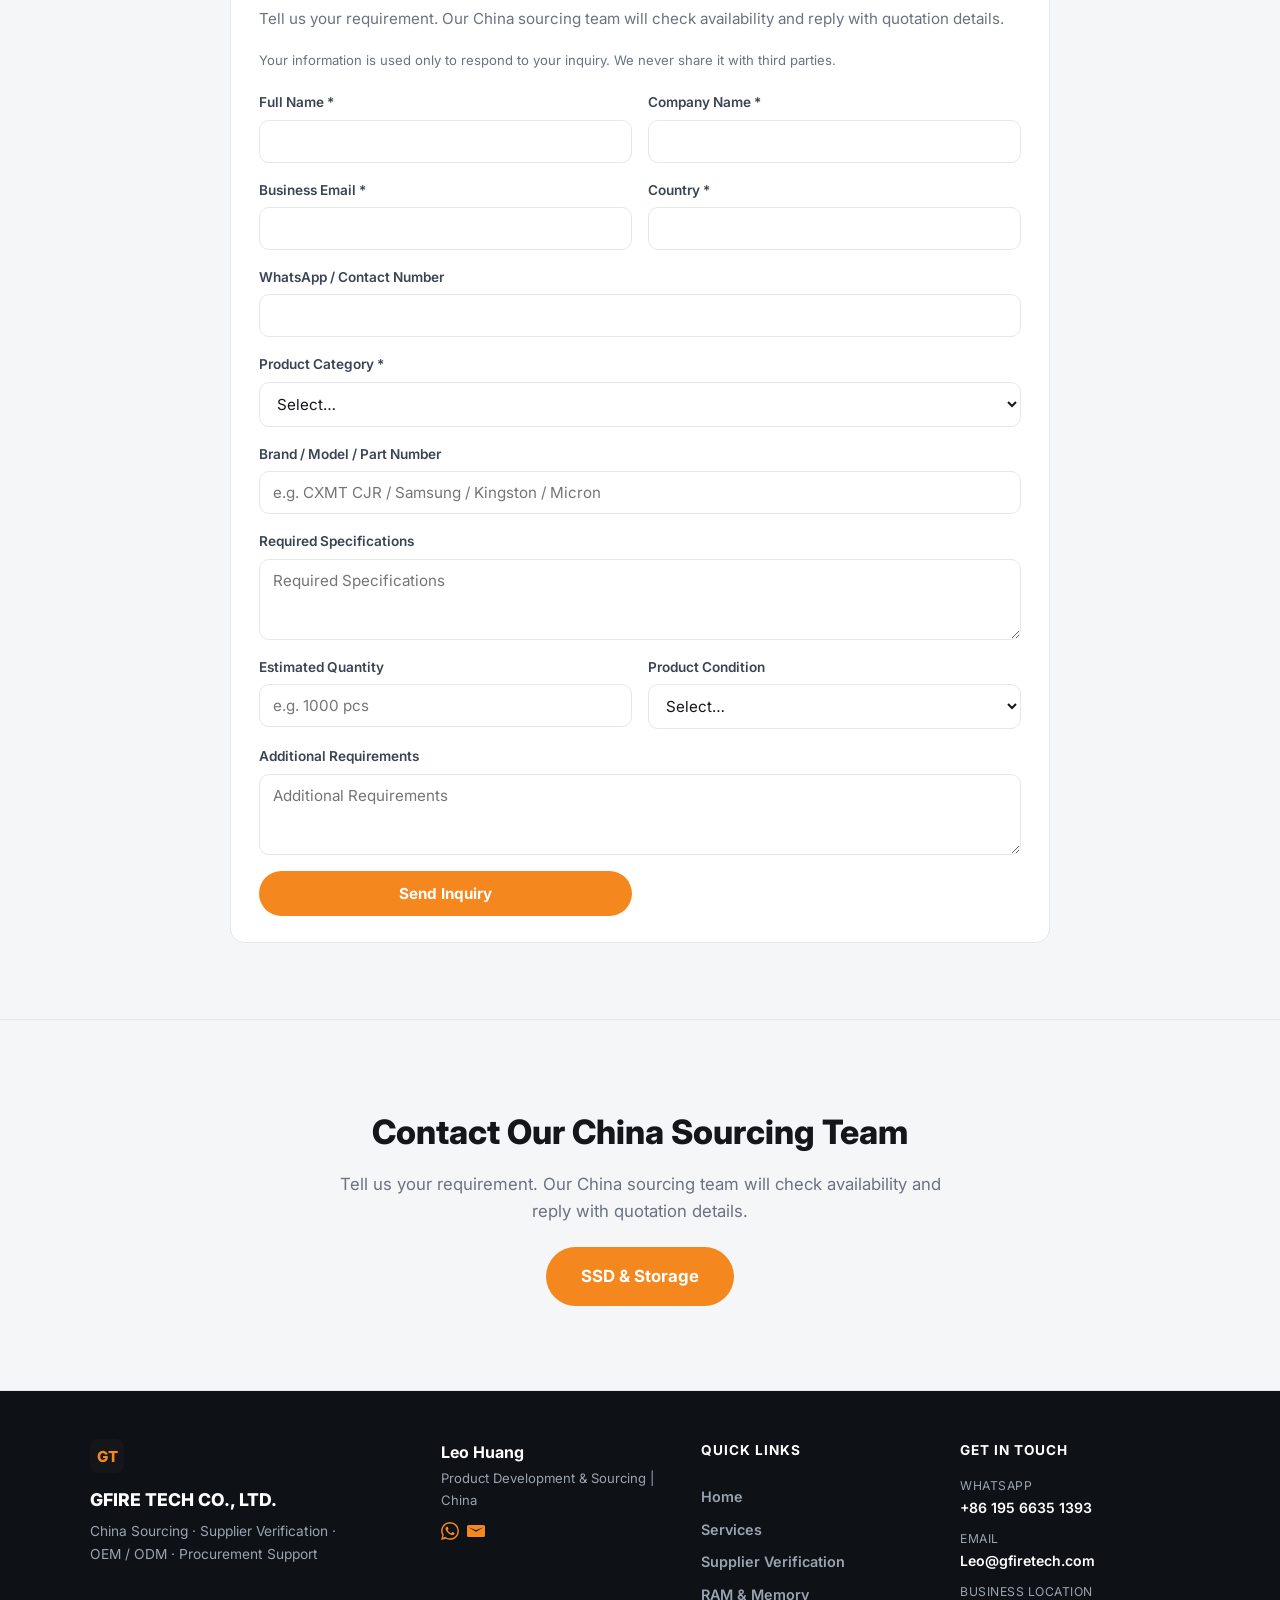
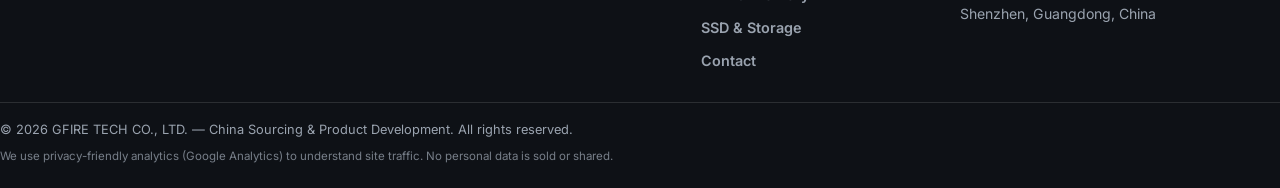
==== commit 11954087: "Add poster images to factory videos (fix black bg) and stop-on-ended for all site videos" ====
--- a/ram-memory-modules/index.html
+++ b/ram-memory-modules/index.html
@@ -193,13 +193,13 @@
         <p class="section-sub" data-i18n="factory_s">A look at the memory module manufacturing and quality process behind the products we source.</p>
         <div class="video-grid">
           <figure class="video-fig">
-            <video class="factory-video" controls preload="none" playsinline aria-label="Memory module production video 1">
+            <video class="factory-video" controls preload="none" playsinline poster="/assets/img/ram-desktop-ddr4-tray.jpg" aria-label="Memory module production video 1">
               <source src="/assets/videos/factory-memory-01.mp4" type="video/mp4" />
             </video>
             <figcaption data-i18n="factory_cap1">Memory module assembly and production line</figcaption>
           </figure>
           <figure class="video-fig">
-            <video class="factory-video" controls preload="none" playsinline aria-label="Memory module production video 2">
+            <video class="factory-video" controls preload="none" playsinline poster="/assets/img/ram-desktop-ddr4-16gb-3200.jpg" aria-label="Memory module production video 2">
               <source src="/assets/videos/factory-memory-02.mp4" type="video/mp4" />
             </video>
             <figcaption data-i18n="factory_cap2">Memory module testing and quality inspection</figcaption>
--- a/assets/css/i18n.css
+++ b/assets/css/i18n.css
@@ -124,6 +124,7 @@
   width: 100%;
   height: auto;
   display: block;
+  object-fit: contain;
   background: #000;
 }
 .video-fig figcaption {
